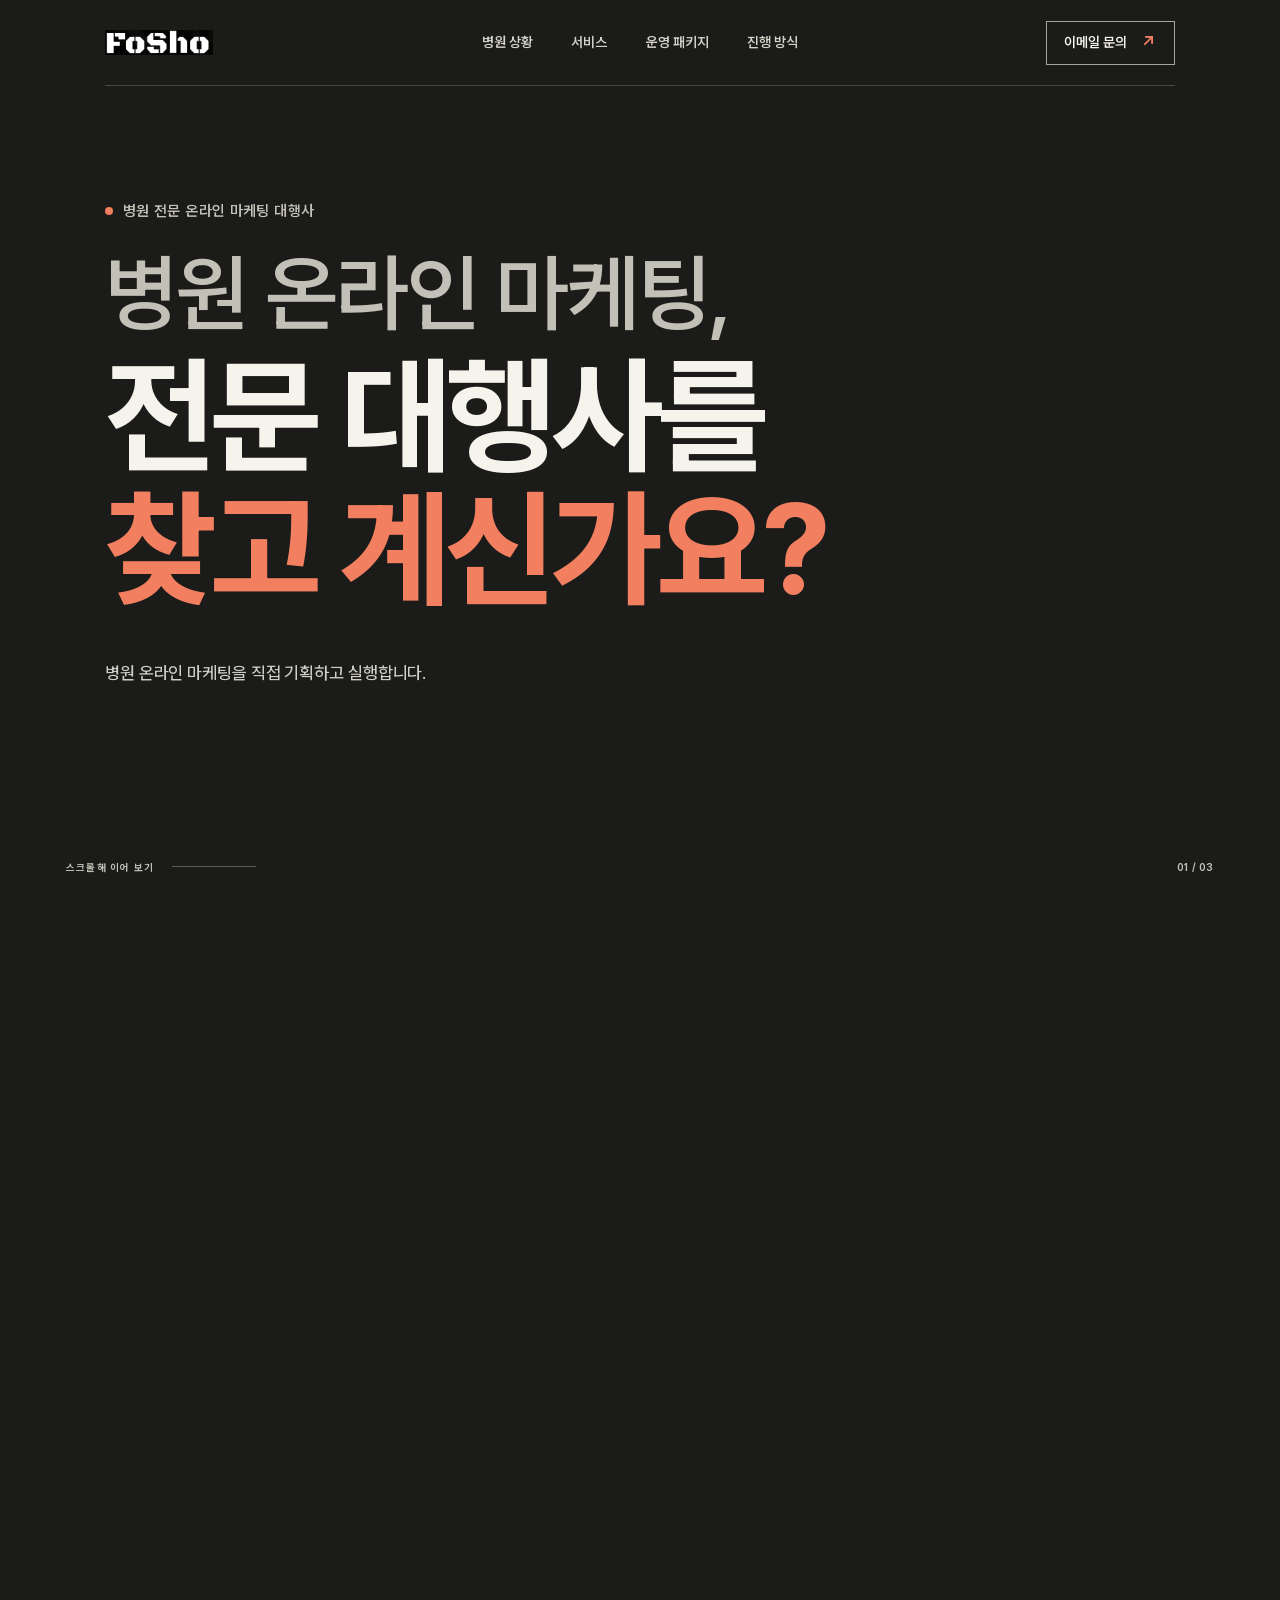
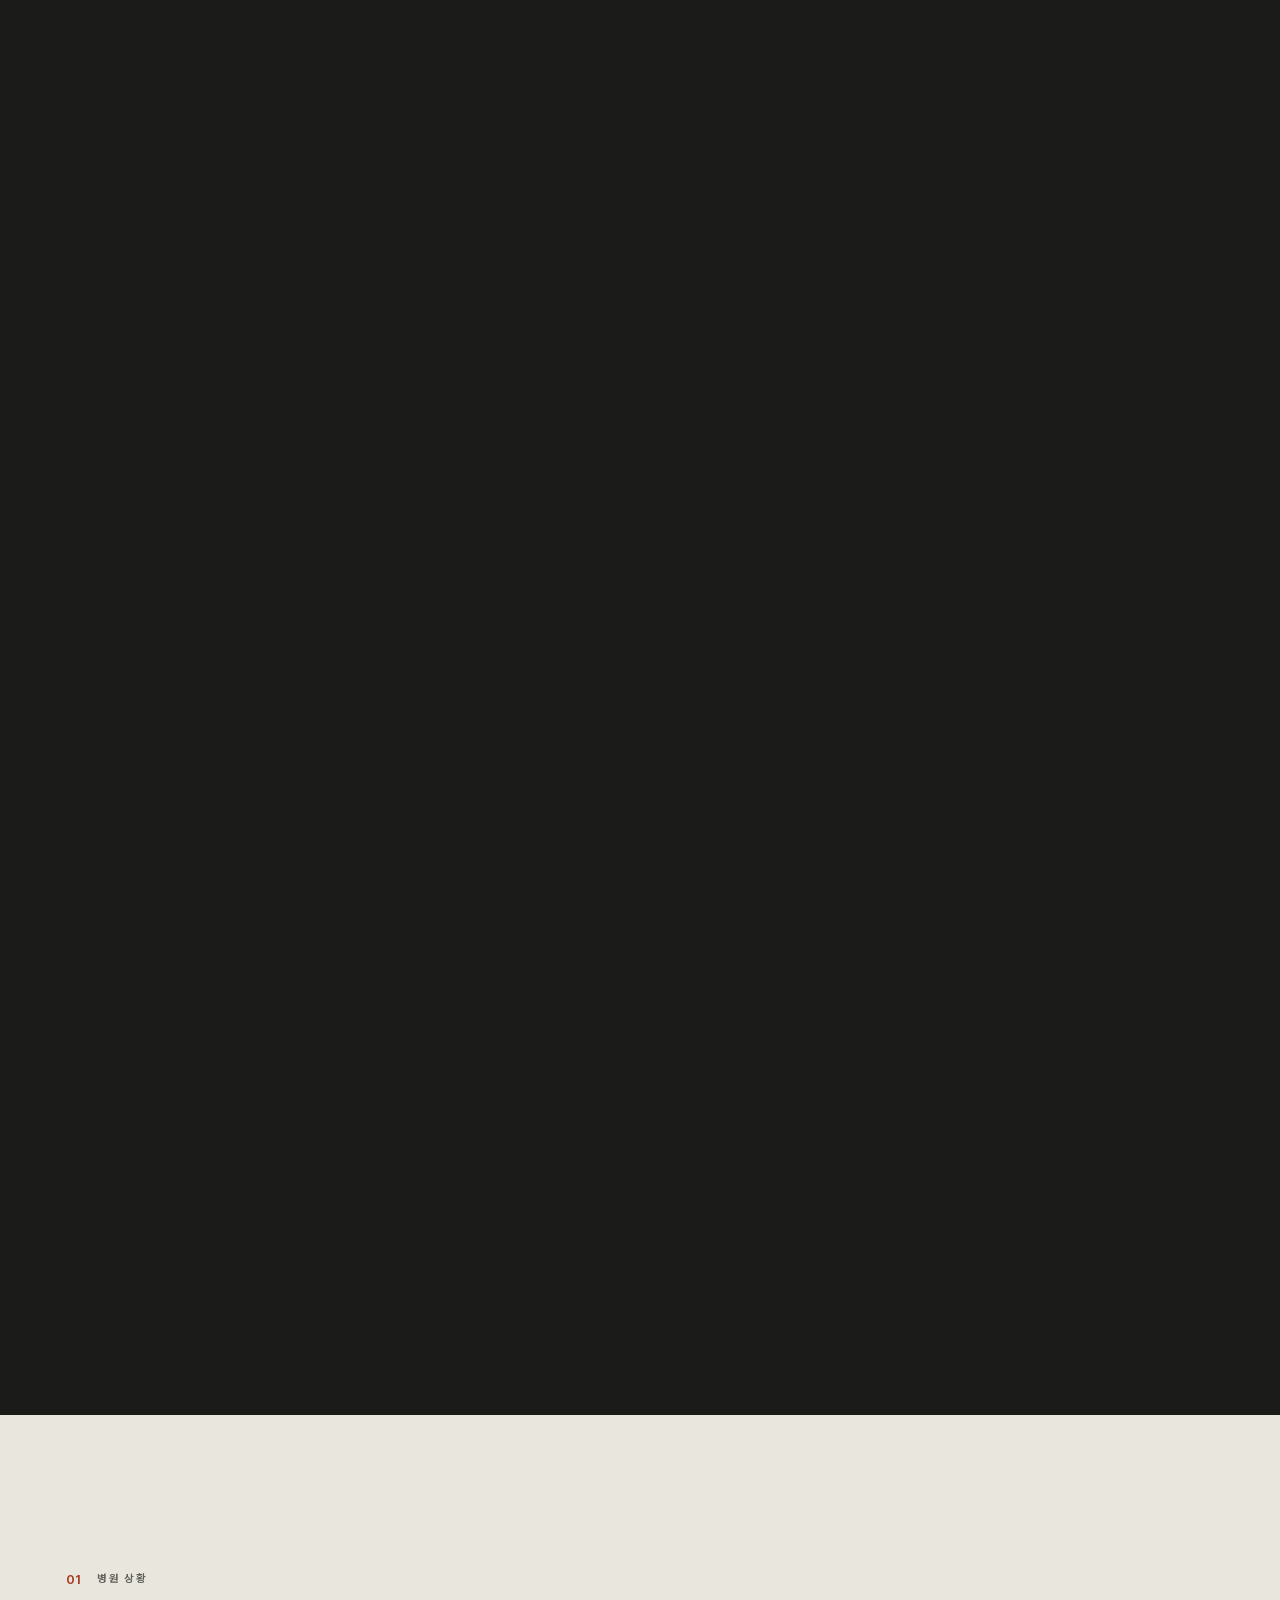
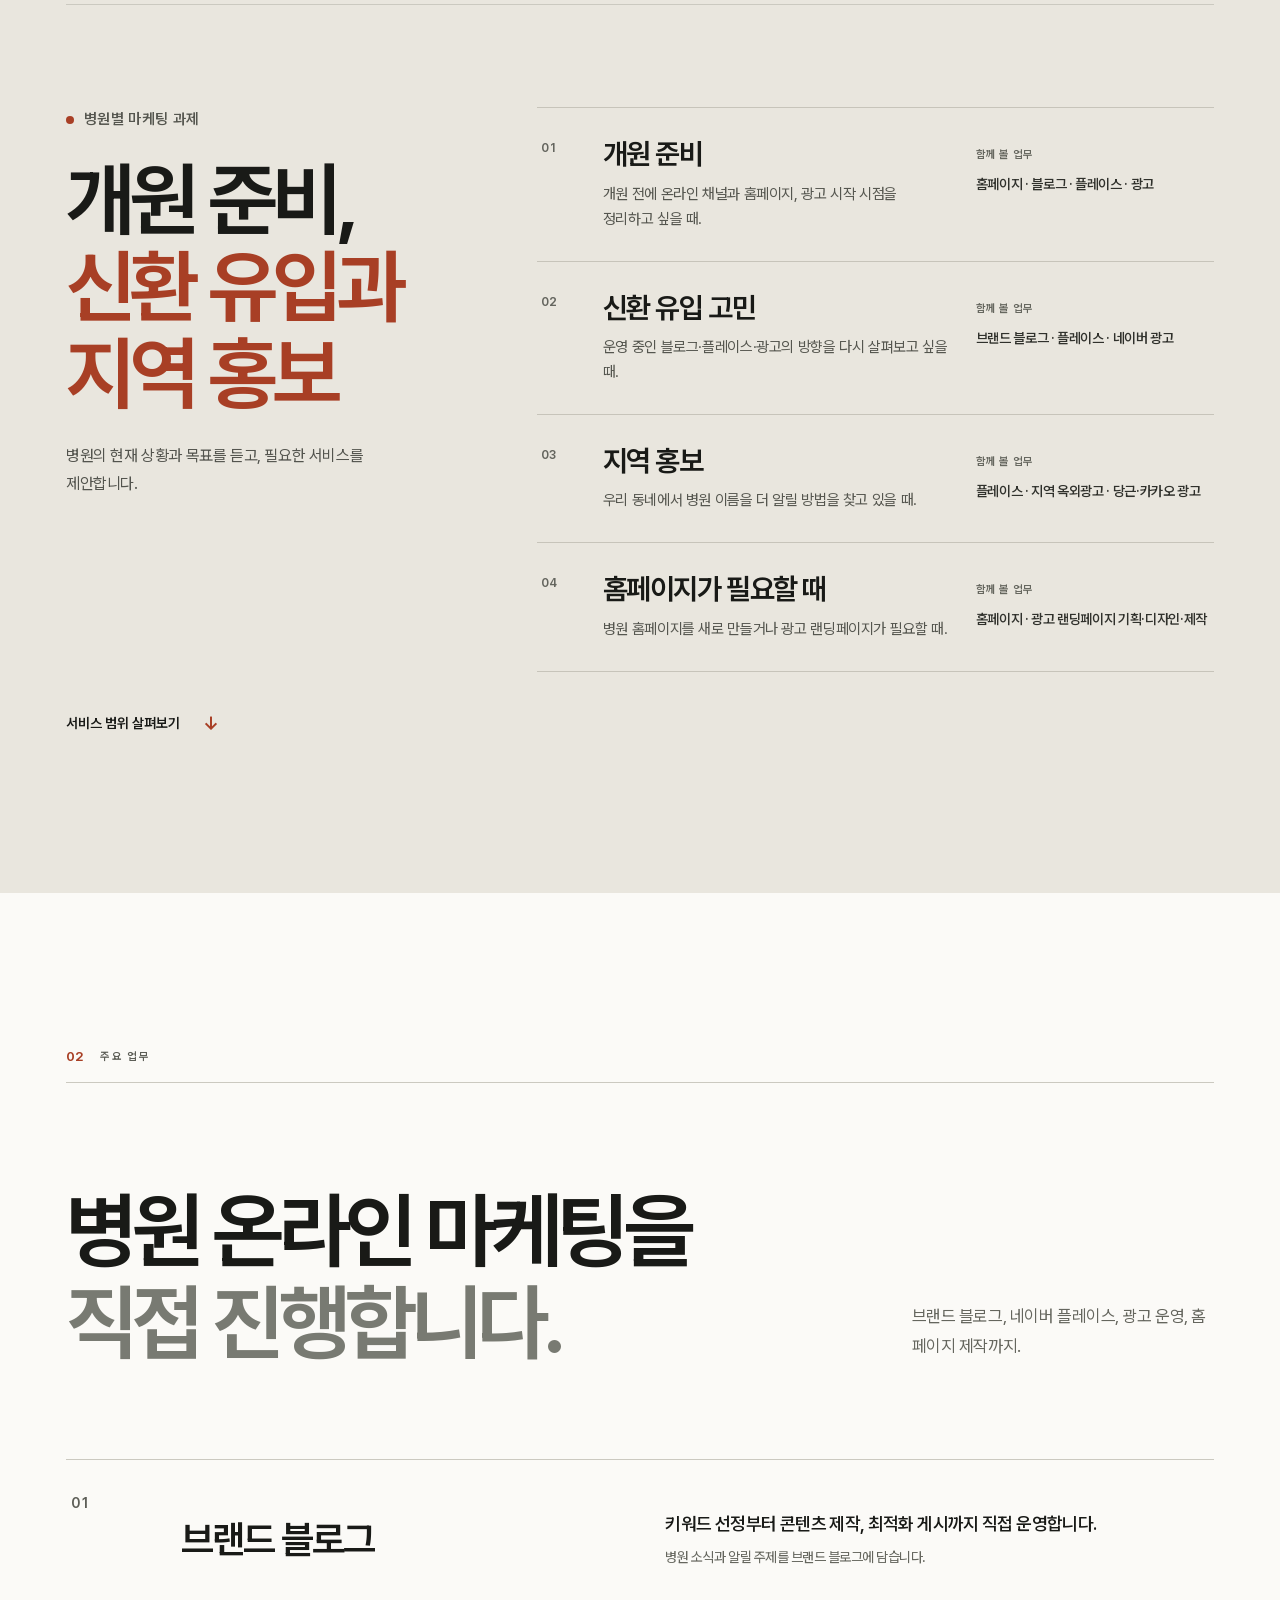
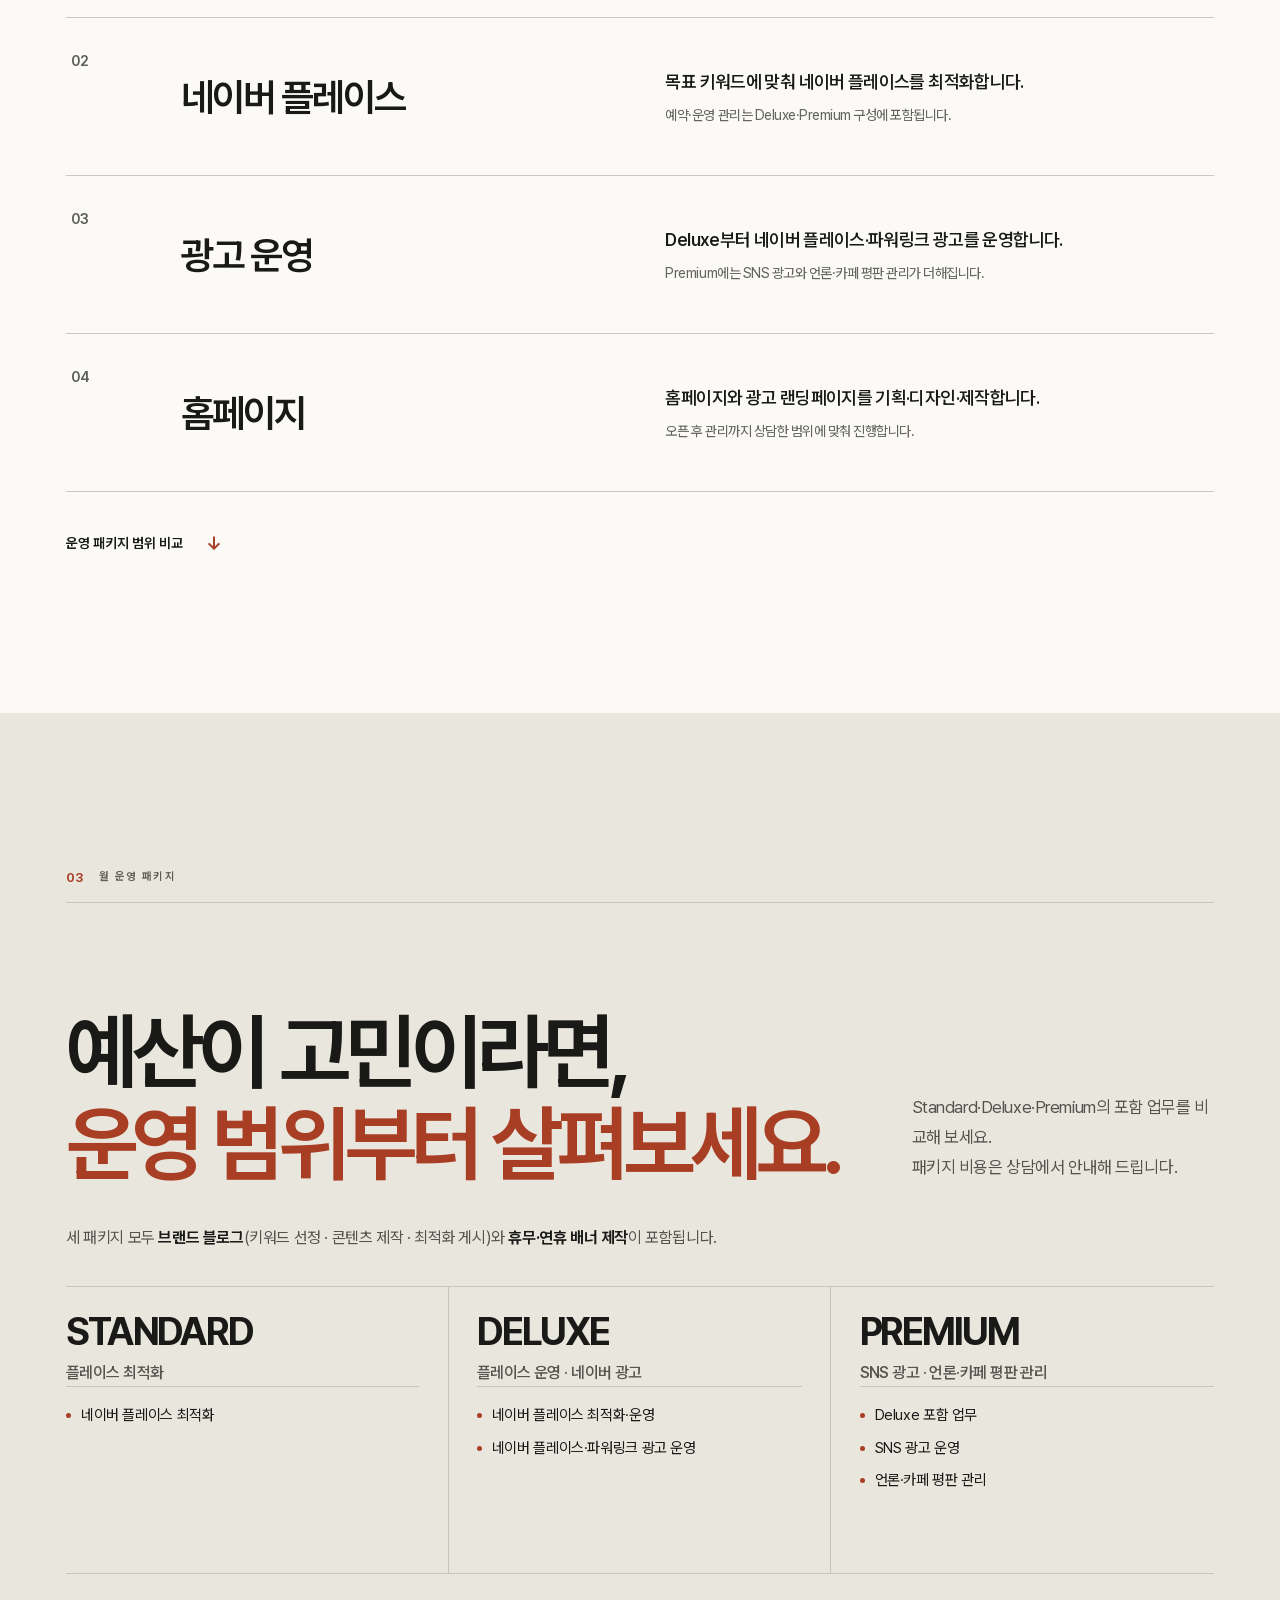
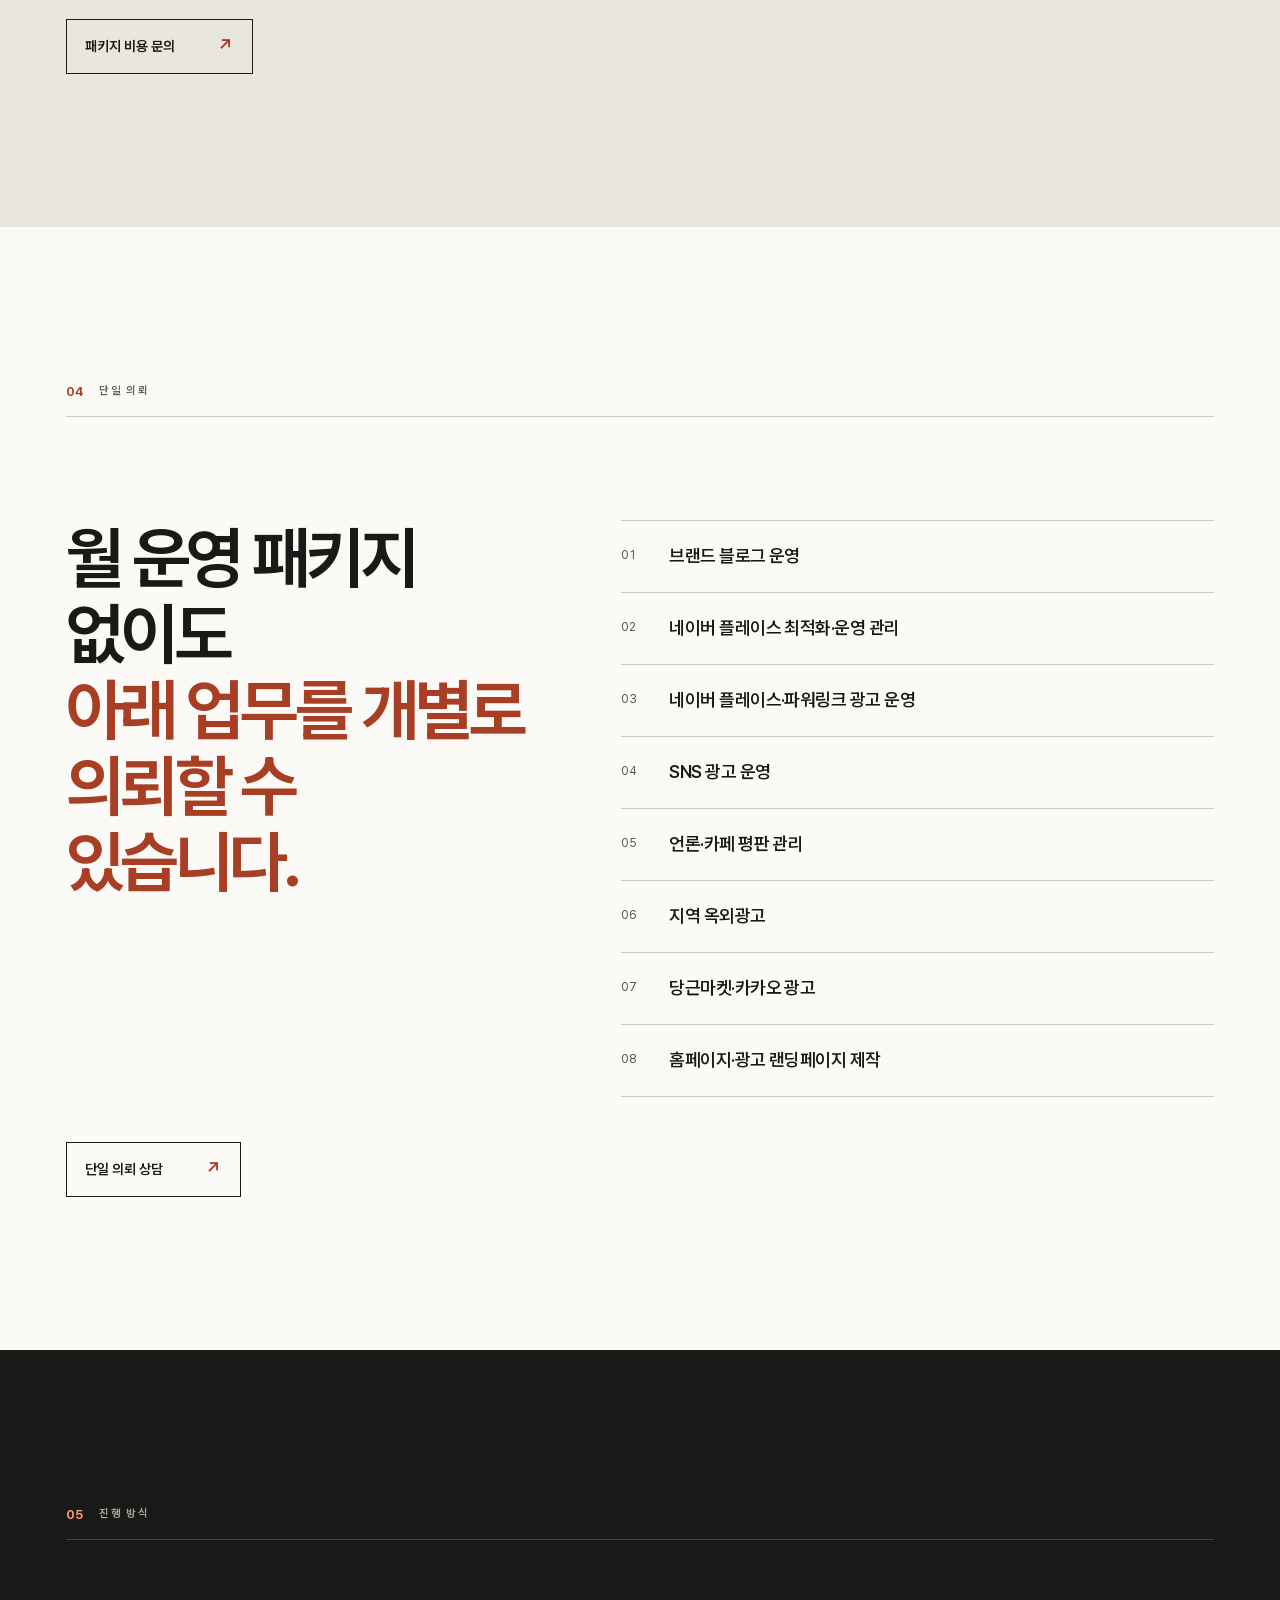
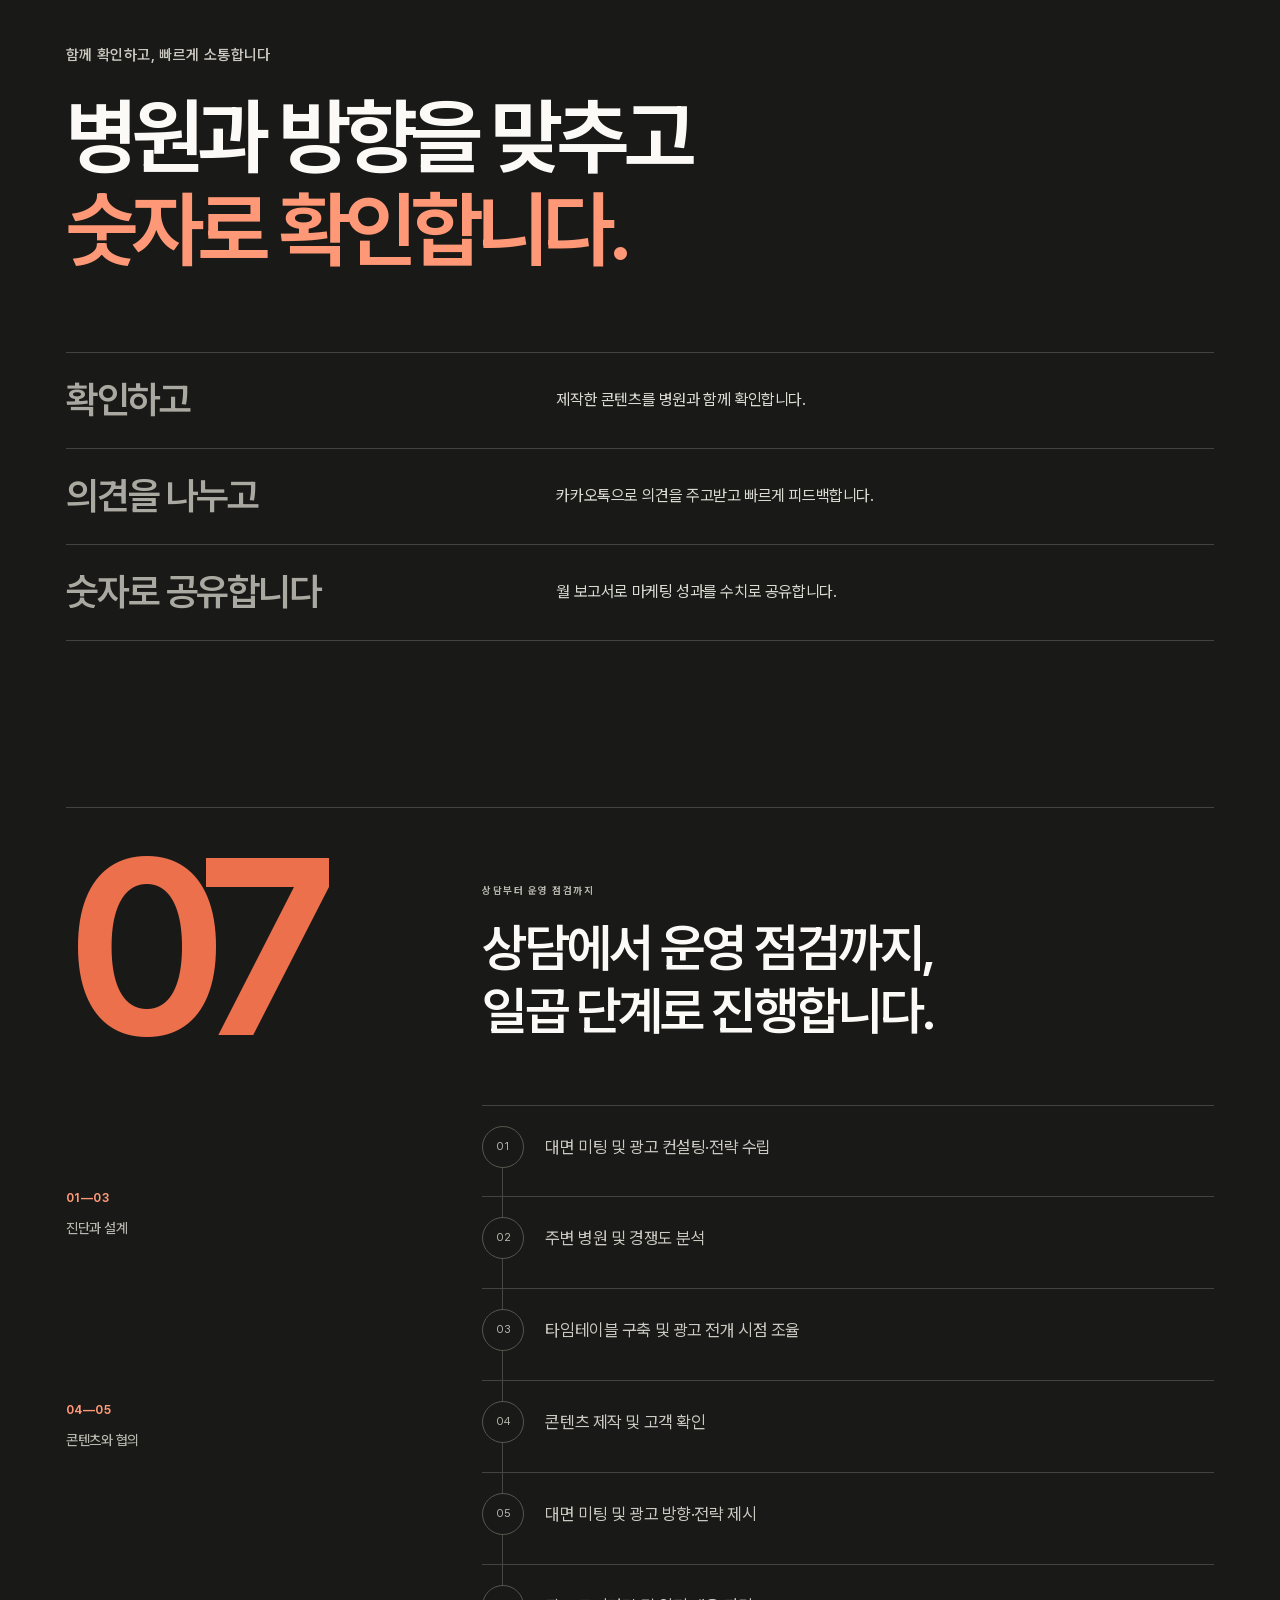
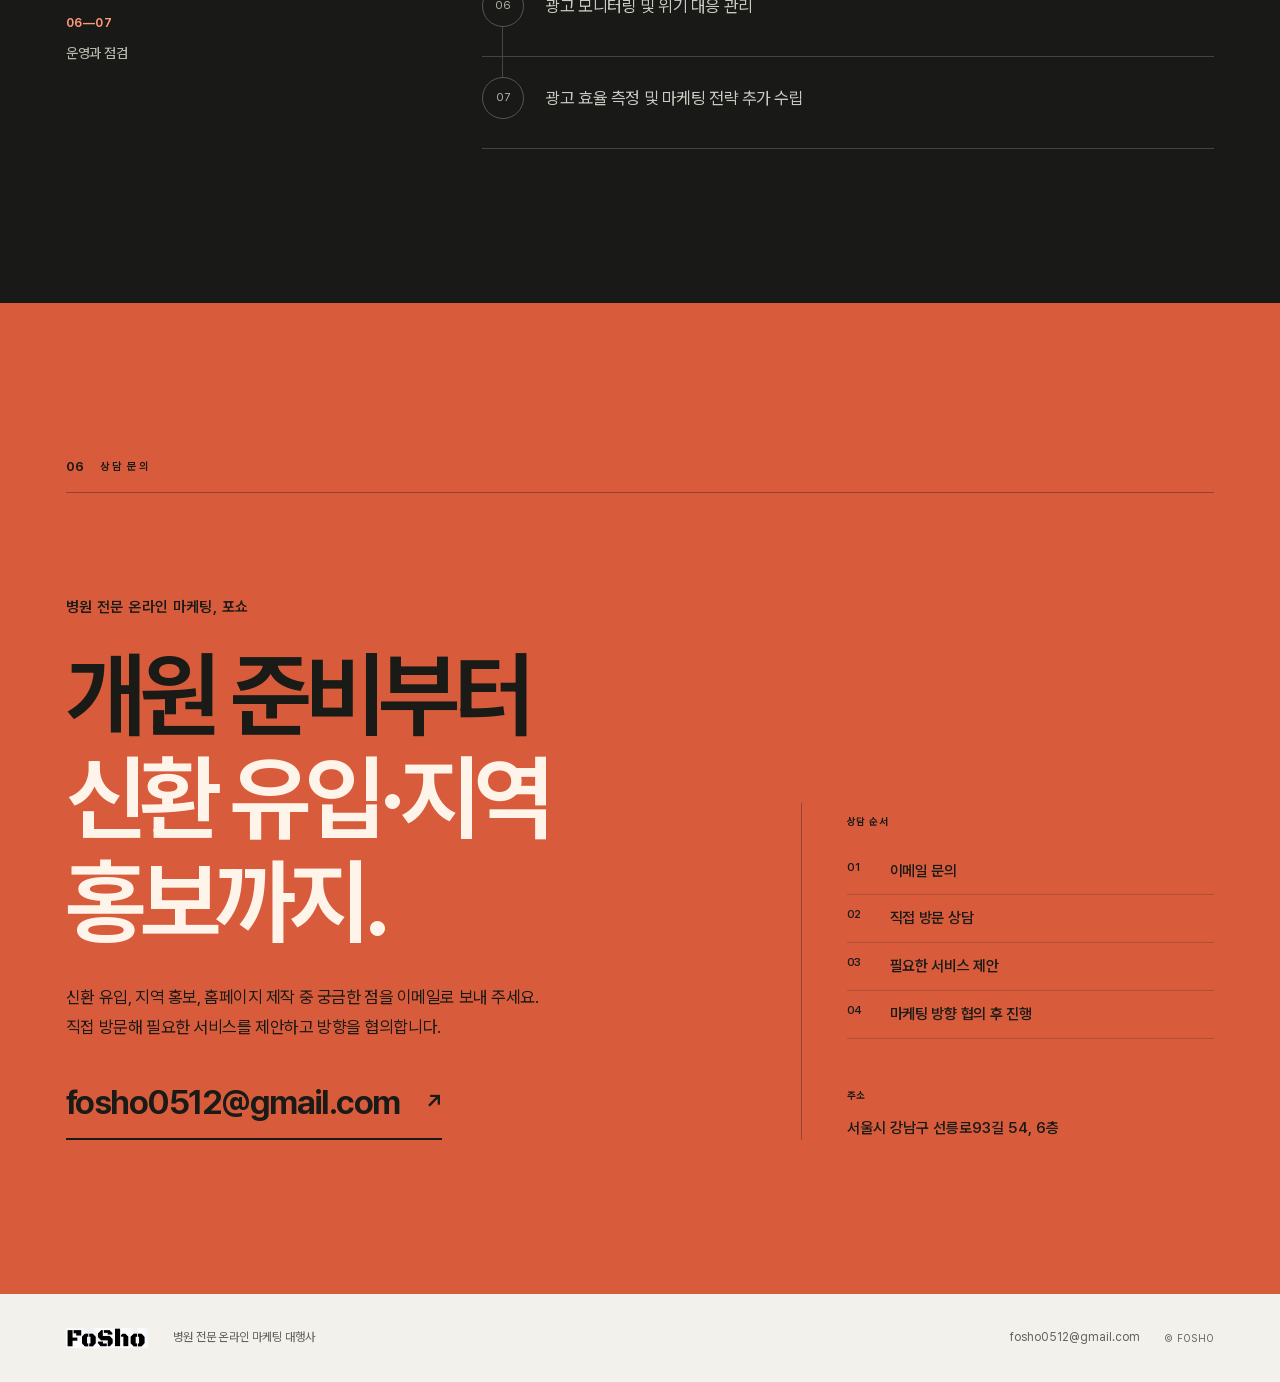
==== index.html @ 0d4ebf86 "Publish Fosho homepage V2" ====
<!doctype html>
<html lang="ko">
<head>
  <meta charset="utf-8">
  <meta name="viewport" content="width=device-width, initial-scale=1">
  <meta name="theme-color" content="#f3f1eb">
  <meta name="description" content="브랜드 블로그, 네이버 플레이스, 광고 운영, 홈페이지 제작을 직접 진행하는 병원 전문 온라인 마케팅 대행사 포쇼입니다.">
  <title>포쇼 | 병원 전문 온라인 마케팅 대행사</title>
  <link rel="preload" href="assets/fonts/PretendardVariable.woff2" as="font" type="font/woff2" crossorigin>
  <link rel="stylesheet" href="styles.css?v=v2-20261017-17">
  <script src="assets/vendor/gsap.min.js?v=3.15.0" defer></script>
  <script src="assets/vendor/ScrollTrigger.min.js?v=3.15.0" defer></script>
  <script src="fosho-v2-motion.js?v=v2-20261017-27" defer></script>
</head>
<body>
  <a class="skip-link" href="#main">본문으로 건너뛰기</a>

  <main id="main">
    <section class="opening" id="top" aria-label="포쇼 소개">
      <div class="opening-stage">
        <header class="site-header">
          <a class="brand" href="#top" aria-label="포쇼 처음으로">
            <img src="assets/fosho-wordmark.png" width="112" height="36" alt="포쇼">
          </a>
          <nav class="site-nav" aria-label="주요 메뉴">
            <a href="#situations">병원 상황</a>
            <a href="#services">서비스</a>
            <a href="#packages">운영 패키지</a>
            <a href="#process">진행 방식</a>
          </nav>
          <a class="header-cta" href="mailto:fosho0512@gmail.com?subject=%ED%8F%AC%EC%87%BC%20%EB%A7%88%EC%BC%80%ED%8C%85%20%EC%83%81%EB%8B%B4%20%EB%AC%B8%EC%9D%98">
            이메일 문의 <span aria-hidden="true">↗</span>
          </a>
        </header>

        <div class="opening-content">
          <article class="story-frame story-frame--question" data-story-frame="1" aria-labelledby="hero-title">
            <p class="eyebrow"><span class="eyebrow-dot" aria-hidden="true"></span> 병원 전문 온라인 마케팅 대행사</p>
            <h1 class="opening-title" id="hero-title" data-story-focus tabindex="-1">
              <span class="title-line title-line--context">병원 온라인 마케팅,</span>
              <span class="title-line">전문 대행사를</span>
              <span class="title-line title-line--accent">찾고 계신가요?</span>
            </h1>
            <p class="opening-summary">병원 온라인 마케팅을 직접 기획하고 실행합니다.</p>
          </article>

          <article class="story-frame story-frame--answer" data-story-frame="2" aria-labelledby="answer-title">
            <p class="eyebrow"><span class="eyebrow-dot" aria-hidden="true"></span> 병원에 직접 방문해 상담합니다</p>
            <h2 class="opening-title" id="answer-title" data-story-focus tabindex="-1">
              <span class="title-line title-line--context">병원 상황을 듣고</span>
              <span class="title-line">필요한 서비스를 제안해</span>
              <span class="title-line title-line--accent">함께 방향을 정합니다.</span>
            </h2>
            <p class="opening-summary">개원 일정과 현재 운영 중인 온라인 채널을 함께 살핍니다.</p>
          </article>

          <article class="story-frame story-frame--direct" data-story-frame="3" aria-labelledby="direct-title">
            <p class="eyebrow"><span class="eyebrow-dot" aria-hidden="true"></span> 상담부터 실행까지</p>
            <h2 class="opening-title" id="direct-title" data-story-focus tabindex="-1">
              <span class="title-line title-line--context">병원과 방향을 맞춘 뒤</span>
              <span class="title-line">포쇼가 직접</span>
              <span class="title-line title-line--accent">실행합니다.</span>
            </h2>
            <p class="opening-summary">브랜드 블로그 · 네이버 플레이스 · 광고 운영 · 홈페이지 제작</p>
          </article>
        </div>

        <div class="opening-footer" aria-hidden="true">
          <span>스크롤해 이어 보기</span>
          <span class="opening-progress"><span data-opening-progress></span></span>
          <span data-opening-count>01 / 03</span>
        </div>
      </div>
    </section>

    <section class="situations section-pad" id="situations" aria-labelledby="situations-title">
      <div class="section-topline">
        <span class="section-number">01</span>
        <span>병원 상황</span>
      </div>
      <div class="situations-layout">
        <div class="situations-heading">
          <p class="eyebrow"><span class="eyebrow-dot" aria-hidden="true"></span> 병원별 마케팅 과제</p>
          <h2 id="situations-title">개원 준비,<br><span>신환 유입과 지역 홍보</span></h2>
          <p>병원의 현재 상황과 목표를 듣고, 필요한 서비스를 제안합니다.</p>
        </div>

        <div class="situation-list" aria-label="병원 상황별 안내">
          <article class="situation-row" data-situation-row>
            <span class="situation-index">01</span>
            <div class="situation-copy">
              <h3>개원 준비</h3>
              <p>개원 전에 온라인 채널과 홈페이지, 광고 시작 시점을 정리하고 싶을 때.</p>
            </div>
            <div class="situation-scope">
              <span>함께 볼 업무</span>
              <p>홈페이지 · 블로그 · 플레이스 · 광고</p>
            </div>
          </article>
          <article class="situation-row" data-situation-row>
            <span class="situation-index">02</span>
            <div class="situation-copy">
              <h3>신환 유입 고민</h3>
              <p>운영 중인 블로그·플레이스·광고의 방향을 다시 살펴보고 싶을 때.</p>
            </div>
            <div class="situation-scope">
              <span>함께 볼 업무</span>
              <p>브랜드 블로그 · 플레이스 · 네이버 광고</p>
            </div>
          </article>
          <article class="situation-row" data-situation-row>
            <span class="situation-index">03</span>
            <div class="situation-copy">
              <h3>지역 홍보</h3>
              <p>우리 동네에서 병원 이름을 더 알릴 방법을 찾고 있을 때.</p>
            </div>
            <div class="situation-scope">
              <span>함께 볼 업무</span>
              <p>플레이스 · 지역 옥외광고 · 당근·카카오 광고</p>
            </div>
          </article>
          <article class="situation-row" data-situation-row>
            <span class="situation-index">04</span>
            <div class="situation-copy">
              <h3>홈페이지가 필요할 때</h3>
              <p>병원 홈페이지를 새로 만들거나 광고 랜딩페이지가 필요할 때.</p>
            </div>
            <div class="situation-scope">
              <span>함께 볼 업무</span>
              <p>홈페이지 · 광고 랜딩페이지 기획·디자인·제작</p>
            </div>
          </article>
        </div>
      </div>
      <a class="section-link situations-link" href="#services">서비스 범위 살펴보기 <span aria-hidden="true">↓</span></a>
    </section>

    <section class="services section-pad" id="services" aria-labelledby="services-title">
      <div class="section-topline">
        <span class="section-number">02</span>
        <span>주요 업무</span>
      </div>
      <div class="services-heading">
        <h2 id="services-title">병원 온라인 마케팅을<br><span>직접 진행합니다.</span></h2>
        <p>브랜드 블로그, 네이버 플레이스, 광고 운영, 홈페이지 제작까지.</p>
      </div>

      <div class="service-list" aria-label="포쇼의 주요 서비스">
        <article class="service-row" id="service-blog" data-active-row>
          <span class="service-index">01</span>
          <h3>브랜드 블로그</h3>
          <div class="service-copy">
            <p>키워드 선정부터 콘텐츠 제작, 최적화 게시까지 직접 운영합니다.</p>
            <p class="service-note">병원 소식과 알릴 주제를 브랜드 블로그에 담습니다.</p>
          </div>
        </article>
        <article class="service-row" id="service-place" data-active-row>
          <span class="service-index">02</span>
          <h3>네이버 플레이스</h3>
          <div class="service-copy">
            <p>목표 키워드에 맞춰 네이버 플레이스를 최적화합니다.</p>
            <p class="service-note">예약·운영 관리는 Deluxe·Premium 구성에 포함됩니다.</p>
          </div>
        </article>
        <article class="service-row" id="service-ads" data-active-row>
          <span class="service-index">03</span>
          <h3>광고 운영</h3>
          <div class="service-copy">
            <p>Deluxe부터 네이버 플레이스·파워링크 광고를 운영합니다.</p>
            <p class="service-note">Premium에는 SNS 광고와 언론·카페 평판 관리가 더해집니다.</p>
          </div>
        </article>
        <article class="service-row" id="service-website" data-active-row>
          <span class="service-index">04</span>
          <h3>홈페이지</h3>
          <div class="service-copy">
            <p>홈페이지와 광고 랜딩페이지를 기획·디자인·제작합니다.</p>
            <p class="service-note">오픈 후 관리까지 상담한 범위에 맞춰 진행합니다.</p>
          </div>
        </article>
      </div>
      <a class="section-link" href="#packages">운영 패키지 범위 비교 <span aria-hidden="true">↓</span></a>
    </section>

    <section class="packages section-pad" id="packages" aria-labelledby="packages-title">
      <div class="section-topline section-topline--light">
        <span class="section-number">03</span>
        <span>월 운영 패키지</span>
      </div>
      <div class="packages-heading">
        <h2 id="packages-title">예산이 고민이라면,<br><span>운영 범위부터 살펴보세요.</span></h2>
        <p>Standard·Deluxe·Premium의 포함 업무를 비교해 보세요.<br>패키지 비용은 상담에서 안내해 드립니다.</p>
      </div>

      <p class="package-common">세 패키지 모두 <strong>브랜드 블로그</strong>(키워드 선정 · 콘텐츠 제작 · 최적화 게시)와 <strong>휴무·연휴 배너 제작</strong>이 포함됩니다.</p>

      <div class="package-list" aria-label="마케팅 운영 패키지 비교">
        <article class="package-row">
          <div class="package-name"><h3>STANDARD</h3><span>플레이스 최적화</span></div>
          <ul><li>네이버 플레이스 최적화</li></ul>
        </article>
        <article class="package-row">
          <div class="package-name"><h3>DELUXE</h3><span>플레이스 운영 · 네이버 광고</span></div>
          <ul><li>네이버 플레이스 최적화·운영</li><li>네이버 플레이스·파워링크 광고 운영</li></ul>
        </article>
        <article class="package-row">
          <div class="package-name"><h3>PREMIUM</h3><span>SNS 광고 · 언론·카페 평판 관리</span></div>
          <ul><li>Deluxe 포함 업무</li><li>SNS 광고 운영</li><li>언론·카페 평판 관리</li></ul>
        </article>
      </div>

      <a class="package-cta" href="mailto:fosho0512@gmail.com?subject=%ED%8F%AC%EC%87%BC%20%ED%8C%A8%ED%82%A4%EC%A7%80%20%EB%B9%84%EC%9A%A9%20%EB%AC%B8%EC%9D%98">
        패키지 비용 문의 <span aria-hidden="true">↗</span>
      </a>
    </section>

    <section class="single-services section-pad" id="single-services" aria-labelledby="single-services-title">
      <div class="section-topline">
        <span class="section-number">04</span>
        <span>단일 의뢰</span>
      </div>
      <div class="single-work">
        <div class="single-heading">
          <h2 id="single-services-title">월 운영 패키지 없이도<br><span>아래 업무를 개별로 의뢰할 수 있습니다.</span></h2>
        </div>
        <ul class="single-list">
          <li><span>01</span><p>브랜드 블로그 운영</p></li>
          <li><span>02</span><p>네이버 플레이스 최적화·운영 관리</p></li>
          <li><span>03</span><p>네이버 플레이스·파워링크 광고 운영</p></li>
          <li><span>04</span><p>SNS 광고 운영</p></li>
          <li><span>05</span><p>언론·카페 평판 관리</p></li>
          <li><span>06</span><p>지역 옥외광고</p></li>
          <li><span>07</span><p>당근마켓·카카오 광고</p></li>
          <li><span>08</span><p>홈페이지·광고 랜딩페이지 제작</p></li>
        </ul>
      </div>
      <a class="package-cta" href="mailto:fosho0512@gmail.com?subject=%ED%8F%AC%EC%87%BC%20%EB%8B%A8%EC%9D%BC%20%EC%84%9C%EB%B9%84%EC%8A%A4%20%EC%83%81%EB%8B%B4">
        단일 의뢰 상담 <span aria-hidden="true">↗</span>
      </a>
    </section>

    <section class="process section-pad" id="process" aria-labelledby="process-title">
      <div class="section-topline section-topline--light">
        <span class="section-number">05</span>
        <span>진행 방식</span>
      </div>
      <div class="process-intro">
        <p class="eyebrow eyebrow--light">함께 확인하고, 빠르게 소통합니다</p>
        <h2 id="process-title">병원과 방향을 맞추고<br><span>숫자로 확인합니다.</span></h2>
      </div>

      <div class="collaboration-lines" aria-label="포쇼의 협업 방식">
        <article class="collaboration-line" data-active-row>
          <span class="collaboration-word">확인하고</span>
          <p>제작한 콘텐츠를 병원과 함께 확인합니다.</p>
        </article>
        <article class="collaboration-line" data-active-row>
          <span class="collaboration-word">의견을 나누고</span>
          <p>카카오톡으로 의견을 주고받고 빠르게 피드백합니다.</p>
        </article>
        <article class="collaboration-line" data-active-row>
          <span class="collaboration-word">숫자로 공유합니다</span>
          <p>월 보고서로 마케팅 성과를 수치로 공유합니다.</p>
        </article>
      </div>

      <div class="timeline-heading">
        <div class="timeline-count" aria-hidden="true">07</div>
        <div>
          <span>상담부터 운영 점검까지</span>
          <h3>상담에서 운영 점검까지,<br>일곱 단계로 진행합니다.</h3>
        </div>
      </div>

      <div class="timeline-layout">
        <div class="timeline-groups" aria-hidden="true">
          <p>01—03 <span>진단과 설계</span></p>
          <p>04—05 <span>콘텐츠와 협의</span></p>
          <p>06—07 <span>운영과 점검</span></p>
        </div>
        <div class="timeline-list-wrap">
          <span class="timeline-rail" aria-hidden="true"><span data-timeline-progress></span></span>
          <ol class="timeline-list">
            <li data-timeline-step><span>01</span><p>대면 미팅 및 광고 컨설팅·전략 수립</p></li>
            <li data-timeline-step><span>02</span><p>주변 병원 및 경쟁도 분석</p></li>
            <li data-timeline-step><span>03</span><p>타임테이블 구축 및 광고 전개 시점 조율</p></li>
            <li data-timeline-step><span>04</span><p>콘텐츠 제작 및 고객 확인</p></li>
            <li data-timeline-step><span>05</span><p>대면 미팅 및 광고 방향·전략 제시</p></li>
            <li data-timeline-step><span>06</span><p>광고 모니터링 및 위기 대응 관리</p></li>
            <li data-timeline-step><span>07</span><p>광고 효율 측정 및 마케팅 전략 추가 수립</p></li>
          </ol>
        </div>
      </div>
    </section>

    <section class="contact section-pad" id="contact" aria-labelledby="contact-title">
      <div class="section-topline">
        <span class="section-number">06</span>
        <span>상담 문의</span>
      </div>
      <div class="contact-content">
        <div class="contact-main">
          <p class="eyebrow">병원 전문 온라인 마케팅, 포쇼</p>
          <h2 id="contact-title">개원 준비부터<br><span>신환 유입·지역 홍보까지.</span></h2>
          <p class="contact-description">신환 유입, 지역 홍보, 홈페이지 제작 중 궁금한 점을 이메일로 보내 주세요.<br>직접 방문해 필요한 서비스를 제안하고 방향을 협의합니다.</p>
          <a class="contact-email" href="mailto:fosho0512@gmail.com?subject=%ED%8F%AC%EC%87%BC%20%EB%A7%88%EC%BC%80%ED%8C%85%20%EC%83%81%EB%8B%B4%20%EB%AC%B8%EC%9D%98&amp;body=%EA%B4%80%EC%8B%AC%20%EC%9E%88%EB%8A%94%20%EC%97%85%EB%AC%B4%3A%0A%EA%B6%81%EA%B8%88%ED%95%9C%20%EC%A0%90%3A">
            fosho0512@gmail.com <span aria-hidden="true">↗</span>
          </a>
        </div>
        <aside class="contact-side" aria-label="문의 안내">
          <p class="contact-side-label">상담 순서</p>
          <ol class="consultation-flow">
            <li><span>01</span> 이메일 문의</li>
            <li><span>02</span> 직접 방문 상담</li>
            <li><span>03</span> 필요한 서비스 제안</li>
            <li><span>04</span> 마케팅 방향 협의 후 진행</li>
          </ol>
          <div class="contact-address">
            <span>주소</span>
            <address>서울시 강남구 선릉로93길 54, 6층</address>
          </div>
        </aside>
      </div>
    </section>
  </main>

  <footer class="site-footer">
    <a class="brand" href="#top" aria-label="포쇼 처음으로">
      <img src="assets/fosho-wordmark.png" width="92" height="30" alt="포쇼">
    </a>
    <p>병원 전문 온라인 마케팅 대행사</p>
    <a href="mailto:fosho0512@gmail.com">fosho0512@gmail.com</a>
    <span>© FOSHO</span>
  </footer>
</body>
</html>
---- styles.css ----
@font-face {
  font-family: "Pretendard Variable";
  src: url("assets/fonts/PretendardVariable.woff2") format("woff2");
  font-style: normal;
  font-weight: 100 900;
  font-display: swap;
}

:root {
  color-scheme: light;
  --paper: #f3f1eb;
  --paper-deep: #e9e6de;
  --white: #fbfaf7;
  --ink: #191a17;
  --muted: #65665e;
  --line: #cbc9c0;
  --line-dark: #42443e;
  --accent: #a83f25;
  --accent-bright: #ed704d;
  --gutter: clamp(22px, 5.15vw, 80px);
  --measure: 1320px;
  --ease-out: cubic-bezier(.19, 1, .22, 1);
  font-family: "Pretendard Variable", Pretendard, sans-serif;
  font-synthesis: none;
  text-rendering: optimizeLegibility;
  -webkit-font-smoothing: antialiased;
}

* { box-sizing: border-box; }

html {
  scroll-behavior: smooth;
  scroll-padding-top: 24px;
  background: var(--paper);
}

body {
  margin: 0;
  min-width: 0;
  background: var(--paper);
  color: var(--ink);
  font-size: 17px;
  line-height: 1.65;
  overflow-wrap: break-word;
}

body, button, a { font-family: "Pretendard Variable", Pretendard, sans-serif; }
a { color: inherit; }
button, a { -webkit-tap-highlight-color: transparent; }
a:focus-visible, button:focus-visible {
  outline: 3px solid var(--accent-bright);
  outline-offset: 5px;
}

.skip-link {
  position: fixed;
  z-index: 100;
  top: 12px;
  left: 12px;
  padding: 10px 16px;
  background: var(--ink);
  color: var(--white);
  transform: translateY(-160%);
}
.skip-link:focus { transform: translateY(0); }

.opening {
  position: relative;
  --opening-bg: #1b1c19;
  --opening-fg: #f5f3ec;
  --opening-muted: #c2c0b7;
  --opening-accent: #f27f60;
  background: var(--opening-bg);
  color: var(--opening-fg);
}

.opening-stage {
  position: relative;
  width: min(100%, 1600px);
  min-height: 100svh;
  margin-inline: auto;
  padding: 0 var(--gutter) 32px;
  display: flex;
  flex-direction: column;
}
.opening .site-header { border-bottom-color: rgba(245, 243, 236, .2); }
.opening .brand img { filter: invert(1); mix-blend-mode: screen; }
.opening .site-nav a { color: #d3d1c9; }
.opening .site-nav a:hover { color: var(--opening-accent); }
.opening .header-cta { border-color: rgba(245, 243, 236, .64); color: var(--opening-fg); }
.opening .header-cta span { color: var(--opening-accent); }
.opening .header-cta:hover { border-color: var(--opening-fg); background: var(--opening-fg); color: var(--ink); }
.opening .header-cta:hover span { color: var(--accent); }

.site-header {
  position: relative;
  z-index: 5;
  min-height: 86px;
  display: grid;
  grid-template-columns: 1fr auto 1fr;
  align-items: center;
  gap: 28px;
  border-bottom: 1px solid rgba(25, 26, 23, .14);
}

.brand {
  display: inline-flex;
  width: fit-content;
  align-items: center;
  text-decoration: none;
}
.brand img { display: block; width: 108px; height: auto; }
.site-nav { display: flex; align-items: center; gap: clamp(20px, 3vw, 44px); }
.site-nav a, .header-cta {
  text-decoration: none;
  font-size: 14px;
  font-weight: 590;
}
.site-nav a { color: #44453f; transition: color .2s ease; }
.site-nav a:hover { color: var(--accent); }
.header-cta {
  justify-self: end;
  display: inline-flex;
  align-items: center;
  gap: 14px;
  min-height: 44px;
  padding: 0 17px;
  border: 1px solid var(--ink);
  transition: background .22s ease, color .22s ease;
}
.header-cta:hover { color: var(--white); background: var(--ink); }
.header-cta span { color: var(--accent); font-size: 17px; }
.header-cta:hover span { color: var(--white); }

.opening-content {
  position: relative;
  flex: 1;
  width: 100%;
  max-width: var(--measure);
  margin: 0 auto;
  display: flex;
  flex-direction: column;
  justify-content: center;
  padding: clamp(38px, 7.2vh, 80px) 0 clamp(70px, 10vh, 104px);
}

.story-frame {
  position: relative;
  width: 100%;
  min-height: min(68svh, 660px);
  display: flex;
  flex-direction: column;
  justify-content: center;
  padding: 20px 0;
}
.story-frame + .story-frame { border-top: 1px solid var(--line); }
.eyebrow {
  display: flex;
  align-items: center;
  gap: 10px;
  margin: 0 0 24px;
  color: var(--opening-muted);
  font-size: 15px;
  font-weight: 580;
  letter-spacing: .025em;
}
.eyebrow-dot {
  width: 8px;
  height: 8px;
  flex: none;
  border-radius: 50%;
  background: var(--opening-accent);
}

.opening-title {
  max-width: 1200px;
  margin: 0;
  font-size: clamp(56px, 8.35vw, 132px);
  font-weight: 700;
  line-height: 1.04;
  letter-spacing: -.042em;
  word-break: keep-all;
}
.title-line { display: block; }
.title-line--context {
  margin-bottom: .12em;
  color: #c2c0b7;
  font-size: .66em;
  font-weight: 560;
  line-height: 1.08;
  letter-spacing: -.024em;
}
.title-line--accent { color: var(--opening-accent); font-weight: 720; }
.story-frame [data-story-focus]:focus { outline: 2px solid var(--opening-accent); outline-offset: 8px; }
.opening-summary {
  max-width: 730px;
  margin: 30px 0 0;
  color: #d0cec6;
  font-size: clamp(16px, 1.35vw, 19px);
  font-weight: 470;
  letter-spacing: -.006em;
  overflow-wrap: normal;
  word-break: keep-all;
}
.story-frame--question .opening-summary { margin-top: clamp(34px, 4.8vh, 58px); }

.opening-footer {
  display: none;
  position: absolute;
  right: var(--gutter);
  bottom: 25px;
  left: var(--gutter);
  z-index: 4;
  align-items: center;
  gap: 18px;
  color: #c2c0b7;
  font-size: 10px;
  font-weight: 650;
  letter-spacing: .12em;
}
.opening-progress { width: 84px; height: 1px; overflow: hidden; background: rgba(245, 243, 236, .3); }
.opening-progress > span { display: block; width: 100%; height: 100%; background: var(--opening-accent); transform: scaleX(0); transform-origin: left; }
.opening-footer [data-opening-count] { margin-left: auto; letter-spacing: .06em; }

.section-pad {
  padding: clamp(100px, 12vw, 184px) var(--gutter);
}
.services {
  background: var(--white);
}
.section-topline {
  display: flex;
  align-items: center;
  gap: 16px;
  max-width: var(--measure);
  margin: 0 auto;
  padding-bottom: 14px;
  border-bottom: 1px solid var(--line);
  color: #5d5e57;
  font-size: 11px;
  font-weight: 640;
  letter-spacing: .12em;
}
.section-number { color: var(--accent); font-size: 13px; letter-spacing: .02em; }
.situations {
  background: var(--paper-deep);
}
.situations-layout {
  max-width: var(--measure);
  margin: clamp(58px, 8vw, 112px) auto 0;
  display: grid;
  grid-template-columns: minmax(250px, .72fr) minmax(0, 1.28fr);
  align-items: start;
  gap: clamp(45px, 7vw, 108px);
}
.situations-heading .eyebrow { color: #55564f; }
.situations-heading .eyebrow-dot { background: var(--accent); }
.situations-heading h2 {
  max-width: 540px;
  margin: 0;
  font-size: clamp(46px, 6.3vw, 82px);
  font-weight: 650;
  line-height: 1.08;
  letter-spacing: -.07em;
  word-break: keep-all;
}
.situations-heading h2 span { color: var(--accent); }
.situations-heading > p:last-child {
  max-width: 340px;
  margin: 25px 0 0;
  color: #53544e;
  font-size: 16px;
  line-height: 1.75;
  letter-spacing: -.025em;
  word-break: keep-all;
}
.situation-list { border-top: 1px solid #c7c4ba; }
.situation-row {
  display: grid;
  grid-template-columns: 34px minmax(0, 1fr) minmax(190px, .68fr);
  align-items: start;
  column-gap: clamp(16px, 2.2vw, 32px);
  padding: 27px 4px 29px;
  border-bottom: 1px solid #c7c4ba;
  transition: background-color .32s ease;
}
.situation-row.is-current { background: rgba(251, 250, 247, .72); }
.situation-index {
  padding-top: 4px;
  color: #64655e;
  font-size: 12px;
  font-weight: 620;
  font-variant-numeric: tabular-nums;
}
.situation-copy h3 {
  margin: 0;
  font-size: clamp(22px, 2.3vw, 29px);
  font-weight: 630;
  line-height: 1.3;
  letter-spacing: -.05em;
  transition: color .25s ease;
}
.situation-row.is-current .situation-index,
.situation-row.is-current .situation-copy h3 { color: var(--accent); }
.situation-copy > p {
  margin: 9px 0 0;
  color: #55564f;
  font-size: 15px;
  line-height: 1.65;
  letter-spacing: -.025em;
  word-break: keep-all;
}
.situation-scope { padding-top: 3px; }
.situation-scope span {
  color: #66675f;
  font-size: 11px;
  font-weight: 620;
  letter-spacing: .02em;
}
.situation-scope p {
  margin: 7px 0 0;
  color: #30312c;
  font-size: 14px;
  font-weight: 560;
  line-height: 1.6;
  letter-spacing: -.025em;
  word-break: keep-all;
}
.situations-link { margin-top: 31px; }
.services-heading, .packages-heading {
  max-width: var(--measure);
  margin: clamp(58px, 8vw, 112px) auto clamp(55px, 7vw, 92px);
  display: grid;
  grid-template-columns: minmax(0, 1.45fr) minmax(220px, .55fr);
  align-items: end;
  gap: 48px;
}
.services-heading h2, .packages-heading h2, .process-intro h2, .contact-main h2 {
  margin: 0;
  font-size: clamp(46px, 6.5vw, 92px);
  font-weight: 650;
  line-height: 1.11;
  letter-spacing: -.07em;
  word-break: keep-all;
}
.services-heading h2 span { color: #787a72; }
.services-heading > p, .packages-heading > p {
  max-width: 390px;
  margin: 0 0 8px;
  color: var(--muted);
  font-size: 17px;
  line-height: 1.75;
  letter-spacing: -.025em;
}
.service-list { max-width: var(--measure); margin: 0 auto; border-top: 1px solid var(--line); }
.service-row {
  min-height: 158px;
  display: grid;
  grid-template-columns: 72px minmax(230px, .82fr) minmax(340px, 1fr);
  align-items: center;
  column-gap: clamp(18px, 3vw, 46px);
  padding: 28px 5px;
  border-bottom: 1px solid var(--line);
  transition: background-color .35s ease;
}
.service-row.is-current { background: #f3f1eb; }
.service-index {
  align-self: start;
  padding-top: 4px;
  color: #5d5e57;
  font-size: 14px;
  font-weight: 620;
  font-variant-numeric: tabular-nums;
  transition: color .25s ease;
}
.service-row.is-current .service-index { color: var(--accent); }
.service-row h3 {
  margin: 0;
  font-size: clamp(27px, 3vw, 40px);
  font-weight: 620;
  line-height: 1.25;
  letter-spacing: -.055em;
  transition: color .25s ease;
}
.service-row.is-current h3 { color: var(--accent); }
.service-copy p { margin: 0; font-size: 18px; font-weight: 560; letter-spacing: -.035em; }
.service-copy .service-note { margin-top: 7px; color: var(--muted); font-size: 14px; font-weight: 430; line-height: 1.65; }
.section-link {
  display: inline-flex;
  align-items: center;
  gap: 22px;
  margin: 36px max(calc((100% - var(--measure)) / 2), 0px) 0;
  color: var(--ink);
  text-decoration: none;
  font-size: 14px;
  font-weight: 620;
}
.section-link span { color: var(--accent); font-size: 19px; transition: transform .2s ease; }
.section-link:hover span { transform: translateY(3px); }

.packages {
  background: var(--paper-deep);
}
.section-topline--light { border-color: #c7c4ba; }
.packages-heading { margin-bottom: 34px; }
.packages-heading h2 span { color: var(--accent); }
.packages-heading > p { color: #53544e; }
.package-common {
  max-width: var(--measure);
  margin: 0 auto 34px;
  color: #53544e;
  font-size: 16px;
  line-height: 1.7;
  letter-spacing: -.025em;
}
.package-common strong { color: var(--ink); font-weight: 650; }
.package-list {
  max-width: var(--measure);
  margin: 0 auto;
  display: grid;
  grid-template-columns: repeat(3, minmax(0, 1fr));
  border-block: 1px solid #c7c4ba;
}
.package-row {
  min-height: 286px;
  padding: 25px clamp(18px, 2.2vw, 34px) 28px;
  border-right: 1px solid #c7c4ba;
  transition: background-color .25s ease;
}
.package-row:first-child { padding-left: 0; }
.package-row:last-child { padding-right: 0; border-right: 0; }
.package-row:hover { background: rgba(251, 250, 247, .46); }
.package-name h3 { margin: 0 0 7px; font-size: clamp(31px, 3vw, 42px); font-weight: 700; line-height: 1.02; letter-spacing: -.055em; }
.package-name > span { color: #55564f; font-size: 16px; font-weight: 550; line-height: 1.4; letter-spacing: -.035em; }
.package-row ul { margin: 0; padding: 16px 0 0; list-style: none; border-top: 1px solid #c7c4ba; }
.package-row li { position: relative; margin: 0; padding: 0 0 0 15px; font-size: 15px; line-height: 1.65; letter-spacing: -.025em; }
.package-row li + li { margin-top: 8px; }
.package-row li::before { content: ""; position: absolute; left: 0; top: .68em; width: 5px; height: 5px; border-radius: 50%; background: var(--accent); }
.single-services {
  background: var(--white);
}
.single-work {
  max-width: var(--measure);
  margin: clamp(62px, 8vw, 104px) auto 0;
  display: grid;
  grid-template-columns: minmax(0, .88fr) minmax(0, 1.12fr);
  gap: clamp(35px, 7vw, 100px);
  align-items: start;
}
.single-heading h2 { margin: 0; font-size: clamp(40px, 5.3vw, 72px); font-weight: 650; line-height: 1.12; letter-spacing: -.068em; word-break: keep-all; }
.single-heading h2 span { color: var(--accent); }
.single-list { margin: 0; padding: 0; list-style: none; border-top: 1px solid var(--line); }
.single-list li { min-height: 72px; display: grid; grid-template-columns: 48px 1fr; align-items: center; border-bottom: 1px solid var(--line); }
.single-list li span { color: #55564f; font-size: 12px; font-variant-numeric: tabular-nums; }
.single-list li p { margin: 0; font-size: 18px; font-weight: 570; letter-spacing: -.03em; }
.package-cta {
  display: flex;
  width: fit-content;
  min-height: 55px;
  align-items: center;
  justify-content: space-between;
  gap: 42px;
  margin: 45px max(calc((100% - var(--measure)) / 2), 0px) 0;
  padding: 0 18px;
  border: 1px solid var(--ink);
  text-decoration: none;
  font-size: 14px;
  font-weight: 620;
  transition: color .2s ease, background-color .2s ease;
}
.package-cta span { color: var(--accent); font-size: 18px; }
.package-cta:hover { background: var(--ink); color: var(--white); }
.package-cta:hover span { color: #ff9877; }

.process {
  overflow: clip;
  background: var(--ink);
  color: var(--white);
}
.process .section-topline { color: #aaa9a1; border-color: var(--line-dark); }
.process .section-number { color: #ff9877; }
.process-intro { max-width: var(--measure); margin: clamp(62px, 8vw, 106px) auto 0; }
.eyebrow--light { color: #c9c7bf; }
.eyebrow--light .eyebrow-dot { background: #ff9877; }
.process-intro h2 { font-size: clamp(46px, 6.5vw, 88px); }
.process-intro h2 span { color: #ff9877; }
.collaboration-lines {
  max-width: var(--measure);
  margin: clamp(45px, 6vw, 76px) auto clamp(108px, 13vw, 176px);
  border-top: 1px solid var(--line-dark);
}
.collaboration-line {
  min-height: 96px;
  display: grid;
  grid-template-columns: minmax(240px, .7fr) minmax(260px, 1fr);
  align-items: center;
  gap: 30px;
  border-bottom: 1px solid var(--line-dark);
  transition: background-color .3s ease;
}
.collaboration-line.is-current { background: #20221e; }
.collaboration-word { color: #aaa9a1; font-size: clamp(23px, 3vw, 38px); font-weight: 610; letter-spacing: -.055em; transition: color .25s ease; }
.collaboration-line.is-current .collaboration-word { color: #ff9877; }
.collaboration-line p { margin: 0; color: #dad9d2; font-size: 16px; letter-spacing: -.025em; }
.timeline-heading {
  max-width: var(--measure);
  margin: 0 auto 62px;
  display: grid;
  grid-template-columns: minmax(180px, .52fr) 1fr;
  align-items: end;
  gap: 36px;
  padding-top: 42px;
  border-top: 1px solid var(--line-dark);
}
.timeline-count { color: #ed704d; font-size: clamp(112px, 20vw, 250px); font-weight: 640; line-height: .77; letter-spacing: -.105em; white-space: nowrap; }
.timeline-heading > div:last-child > span { color: #b9b8b0; font-size: 10px; font-weight: 650; letter-spacing: .15em; }
.timeline-heading h3 { margin: 14px 0 0; font-size: clamp(28px, 4.2vw, 52px); line-height: 1.22; font-weight: 600; letter-spacing: -.055em; }
.timeline-layout { max-width: var(--measure); margin: 0 auto; display: grid; grid-template-columns: minmax(170px, .52fr) 1fr; gap: 36px; }
.timeline-groups { display: flex; flex-direction: column; justify-content: space-around; padding-block: 3px; }
.timeline-groups p { margin: 0; color: #ff9877; font-size: 12px; font-weight: 650; letter-spacing: .04em; }
.timeline-groups span { display: block; margin-top: 8px; color: #b9b8b0; font-size: 14px; font-weight: 460; letter-spacing: -.02em; }
.timeline-list-wrap { position: relative; }
.timeline-rail { position: absolute; top: 29px; bottom: 30px; left: 20px; width: 1px; background: #454740; }
.timeline-rail > span { display: block; width: 1px; height: 100%; background: #ed704d; transform: scaleY(1); transform-origin: top; }
.timeline-list { margin: 0; padding: 0; list-style: none; }
.timeline-list li {
  min-height: 92px;
  display: grid;
  grid-template-columns: 42px 1fr;
  align-items: start;
  gap: 21px;
  padding: 20px 0 22px;
  border-bottom: 1px solid var(--line-dark);
}
.timeline-list li:first-child { border-top: 1px solid var(--line-dark); }
.timeline-list li > span {
  position: relative;
  z-index: 1;
  width: 42px;
  height: 42px;
  display: grid;
  place-items: center;
  border: 1px solid #55574f;
  border-radius: 50%;
  background: var(--ink);
  color: #b9b8b0;
  font-size: 11px;
  font-variant-numeric: tabular-nums;
  transition: border-color .25s ease, color .25s ease, background-color .25s ease;
}
.timeline-list li p { margin: 7px 0 0; color: #cbc9c2; font-size: 17px; letter-spacing: -.025em; transition: color .25s ease; }
.timeline-list li.is-current > span { border-color: #ed704d; background: #ed704d; color: var(--ink); }
.timeline-list li.is-current p { color: var(--white); }

.contact {
  background: #d85c3c;
  color: #1a1b17;
}
.contact .section-topline { border-color: rgba(25, 26, 23, .36); color: var(--ink); }
.contact .section-number { color: #1a1b17; }
.contact-content {
  max-width: var(--measure);
  margin: clamp(64px, 8vw, 108px) auto 0;
  display: grid;
  grid-template-columns: minmax(0, 1.2fr) minmax(280px, .8fr);
  gap: clamp(48px, 9vw, 136px);
  align-items: end;
}
.contact .eyebrow { color: var(--ink); }
.contact .eyebrow-dot { background: #1a1b17; }
.contact-main h2 { font-size: clamp(48px, 7.3vw, 100px); }
.contact-main h2 span { color: #fff4ea; }
.contact-description { margin: 28px 0 0; color: var(--ink); font-size: 17px; line-height: 1.75; letter-spacing: -.025em; }
.contact-email {
  display: inline-flex;
  align-items: center;
  gap: 24px;
  margin-top: 32px;
  padding-bottom: 8px;
  border-bottom: 2px solid #1a1b17;
  text-decoration: none;
  font-size: clamp(21px, 2.8vw, 34px);
  font-weight: 650;
  letter-spacing: -.045em;
}
.contact-email span { font-size: 22px; transition: transform .2s ease; }
.contact-email:hover span { transform: translate(3px, -3px); }
.contact-side { border-left: 1px solid rgba(25, 26, 23, .35); padding-left: clamp(24px, 3.5vw, 48px); }
.contact-side-label, .contact-address > span { color: var(--ink); font-size: 10px; font-weight: 690; letter-spacing: .08em; }
.consultation-flow { margin: 18px 0 40px; padding: 0; list-style: none; }
.consultation-flow li { display: grid; grid-template-columns: 32px 1fr; gap: 11px; align-items: start; padding: 11px 0; border-bottom: 1px solid rgba(25, 26, 23, .2); font-size: 15px; font-weight: 560; letter-spacing: -.02em; }
.consultation-flow li span { color: var(--ink); font-size: 11px; font-variant-numeric: tabular-nums; }
.contact-address address { margin-top: 9px; font-size: 15px; font-style: normal; font-weight: 560; }

.site-footer {
  min-height: 88px;
  display: flex;
  align-items: center;
  gap: 25px;
  padding: 19px var(--gutter);
  background: var(--paper);
  color: #62635d;
  font-size: 12px;
}
.site-footer .brand img { width: 82px; }
.site-footer p { margin: 0; }
.site-footer > a:not(.brand) { margin-left: auto; text-decoration: none; }
.site-footer > span { color: #62635d; font-size: 10px; letter-spacing: .1em; }

@media (min-width: 1024px) {
  .opening-stage { padding-inline: clamp(80px, 8.2vw, 120px); }
  html.v2-story-active .opening-footer { display: flex; }
  html.v2-story-active .opening-content {
    display: grid;
    grid-template-columns: minmax(0, 1fr);
    align-items: center;
    min-height: 1px;
    padding-top: 0;
    padding-bottom: 68px;
  }
  html.v2-story-active .story-frame {
    position: absolute;
    inset: 0;
    min-height: 0;
    padding: 0;
    border: 0;
  }
  html.v2-story-active .story-frame--question {
    position: relative;
    grid-area: 1 / 1;
    align-self: center;
  }
  html.v2-story-active .opening-title {
    font-size: clamp(54px, min(8.25vw, 11.4svh), 132px);
  }
  html.v2-story-active .story-frame--question .opening-title {
    font-size: clamp(78px, min(10vw, 15svh), 148px);
  }
  html.v2-story-active .opening-stage { min-height: 100svh; overflow: hidden; }
}

@media (max-width: 1023px) {
  .site-header { grid-template-columns: 1fr auto; min-height: 75px; }
  .site-nav { display: none; }
  .opening-content { padding-top: 60px; padding-bottom: 82px; }
  .story-frame {
    width: auto;
    min-height: 0;
    margin-inline: calc(-1 * var(--gutter));
    padding: clamp(58px, 8svh, 88px) var(--gutter);
  }
  .story-frame + .story-frame { margin-top: 0; padding-top: clamp(58px, 8svh, 88px); border-top: 0; }
  html:not(.v2-story-active) .opening-content > .story-frame + .story-frame {
    border-top: 1px solid rgba(245, 243, 236, .16);
  }
  .story-frame--question { min-height: min(66svh, 560px); }
  .story-frame--direct { min-height: min(60svh, 520px); }
  .opening-title { font-size: clamp(54px, 8vw, 86px); }
  .situations-layout { grid-template-columns: 1fr; gap: 42px; }
  .situations-heading h2 { max-width: 700px; }
  .situations-heading > p:last-child { max-width: 520px; }
  .situation-row { grid-template-columns: 34px minmax(0, 1fr) minmax(190px, .66fr); }
  .services-heading, .packages-heading { grid-template-columns: 1fr; gap: 24px; }
  .services-heading > p, .packages-heading > p { max-width: 520px; }
  .service-row { grid-template-columns: 48px minmax(190px, .72fr) minmax(260px, 1fr); gap: 18px; min-height: 148px; }
  .package-row { padding-inline: 18px; }
  .timeline-heading, .timeline-layout { grid-template-columns: minmax(145px, .42fr) 1fr; gap: 25px; }

  html.v2-story-active .opening-stage {
    height: 100svh;
    min-height: 100svh;
    overflow: hidden;
  }
  html.v2-story-active .opening-content {
    display: grid;
    grid-template-columns: minmax(0, 1fr);
    align-items: center;
    min-height: 0;
    padding: 16px 0 58px;
  }
  html.v2-story-active .story-frame {
    position: absolute;
    inset-block: 0;
    inset-inline: calc(-1 * var(--gutter));
    width: auto;
    min-height: 0;
    margin: 0;
    padding: 0 var(--gutter);
    border: 0;
  }
  html.v2-story-active .opening-footer { display: flex; }
}

@media (max-width: 700px) {
  :root { --gutter: 22px; }
  body { font-size: 16px; }
  .opening-stage { min-height: auto; padding: 0 var(--gutter) 26px; }
  .site-header { min-height: 68px; gap: 12px; }
  .brand img { width: 91px; }
  .header-cta { min-height: 40px; padding-inline: 12px; gap: 9px; font-size: 12px; }
  .opening-content { padding: 38px 0 72px; }
  .story-frame { padding-block: 58px; }
  .story-frame + .story-frame { min-height: 0; margin-top: 0; padding-top: 58px; }
  .story-frame--question { min-height: min(66svh, 510px); }
  .story-frame--direct { min-height: min(60svh, 480px); }
  .eyebrow { margin-bottom: 19px; font-size: 13px; }
  .opening-title { font-size: clamp(40px, 11.2vw, 58px); line-height: 1.1; letter-spacing: -.036em; }
  .title-line--context { letter-spacing: -.018em; }
  .eyebrow { letter-spacing: .02em; }
  .opening-summary { margin-top: 20px; font-size: 15px; line-height: 1.6; }
  .opening-footer { right: var(--gutter); bottom: 16px; left: var(--gutter); gap: 12px; font-size: 9px; }
  .opening-progress { width: 48px; }
  html.v2-story-active .opening-content { padding: 12px 0 48px; }
  html.v2-story-active .story-frame { padding: 0 var(--gutter); }
  .section-pad { padding-block: 91px; }
  .section-topline { gap: 11px; font-size: 10px; }
  .situations-layout { margin-top: 48px; gap: 34px; }
  .situations-heading .eyebrow { margin-bottom: 17px; }
  .situations-heading h2 { font-size: clamp(39px, 10.2vw, 56px); }
  .situations-heading > p:last-child { margin-top: 16px; font-size: 14px; }
  .situation-row {
    grid-template-columns: 26px minmax(0, 1fr);
    gap: 7px 12px;
    padding: 21px 0 23px;
  }
  .situation-index { grid-row: 1 / span 2; font-size: 10px; }
  .situation-copy h3 { font-size: 21px; }
  .situation-copy > p { margin-top: 6px; font-size: 14px; }
  .situation-scope { grid-column: 2; padding-top: 8px; }
  .situation-scope span { font-size: 10px; }
  .situation-scope p { margin-top: 3px; font-size: 13px; }
  .situations-link { margin-top: 24px; }
  .services-heading, .packages-heading { margin: 53px auto 43px; gap: 18px; }
  .services-heading h2, .packages-heading h2, .process-intro h2 { font-size: clamp(39px, 10.4vw, 58px); }
  .services-heading > p, .packages-heading > p { font-size: 15px; }
  .service-row {
    min-height: auto;
    grid-template-columns: 36px 1fr;
    gap: 8px 13px;
    padding: 24px 0;
  }
  .service-index { grid-row: 1 / span 2; font-size: 11px; }
  .service-row h3 { font-size: 25px; }
  .service-copy { grid-column: 2; padding-top: 2px; }
  .service-copy p { font-size: 15px; line-height: 1.6; }
  .service-copy .service-note { margin-top: 5px; font-size: 13px; }
  .section-link { margin-top: 27px; font-size: 13px; }
  .packages-heading { margin-bottom: 28px; }
  .package-common { margin-bottom: 25px; font-size: 15px; }
  .package-list { grid-template-columns: 1fr; }
  .package-row, .package-row:first-child, .package-row:last-child {
    min-height: 0;
    padding: 24px 3px 27px;
    border-right: 0;
    border-bottom: 1px solid #c7c4ba;
  }
  .package-row:last-child { border-bottom: 0; }
  .package-name { display: flex; flex-direction: column; align-items: flex-start; gap: 4px; }
  .package-name h3 { margin: 0; font-size: 28px; }
  .package-name > span { font-size: 14px; }
  .package-row ul { padding-top: 13px; }
  .package-row li { font-size: 14px; }
  .single-work { margin-top: 59px; grid-template-columns: 1fr; gap: 31px; }
  .single-heading h2 { font-size: clamp(38px, 9.8vw, 54px); }
  .single-list li { min-height: 59px; grid-template-columns: 37px 1fr; }
  .single-list li p { font-size: 15px; }
  .package-cta { min-height: 51px; gap: 24px; margin-top: 31px; padding-inline: 14px; font-size: 13px; }
  .process-intro { margin-top: 54px; }
  .process-intro h2 { font-size: clamp(38px, 10vw, 56px); }
  .collaboration-lines { margin: 40px auto 91px; }
  .collaboration-line { min-height: 91px; grid-template-columns: 1fr; gap: 2px; align-content: center; padding-block: 14px; }
  .collaboration-word { font-size: 26px; }
  .collaboration-line p { font-size: 14px; }
  .timeline-heading { margin-bottom: 36px; grid-template-columns: 115px 1fr; gap: 19px; padding-top: 29px; }
  .timeline-count { font-size: clamp(64px, 12vw, 80px); }
  .timeline-heading > div:last-child > span { font-size: 10px; letter-spacing: -.02em; }
  .timeline-heading h3 { margin-top: 10px; font-size: 25px; }
  .timeline-layout { display: block; }
  .timeline-groups { display: none; }
  .timeline-rail { top: 24px; bottom: 24px; left: 16px; }
  .timeline-rail > span { transform: scaleY(1); }
  .timeline-list li { min-height: 78px; grid-template-columns: 34px 1fr; gap: 14px; padding-block: 17px; }
  .timeline-list li > span { width: 34px; height: 34px; font-size: 10px; }
  .timeline-list li p { margin-top: 4px; font-size: 14px; line-height: 1.55; }
  .contact-content { margin-top: 53px; grid-template-columns: 1fr; gap: 51px; }
  .contact-main h2 { font-size: clamp(43px, 11vw, 62px); }
  .contact-description { margin-top: 19px; font-size: 14px; }
  .contact-email { margin-top: 25px; gap: 13px; font-size: clamp(20px, 6vw, 28px); }
  .contact-side { padding: 24px 0 0; border-top: 1px solid rgba(25, 26, 23, .35); border-left: 0; }
  .consultation-flow { margin: 13px 0 28px; }
  .consultation-flow li { font-size: 14px; }
  .site-footer { min-height: 0; flex-wrap: wrap; gap: 11px 17px; padding-block: 18px; font-size: 10px; }
  .site-footer .brand img { width: 69px; }
  .site-footer p { flex: 1; }
  .site-footer > a:not(.brand) { margin-left: 0; }
  .site-footer > span { margin-left: auto; }
}

@media (max-width: 1023px) and (max-height: 620px) {
  html.v2-story-active .opening-content { padding-block: 8px 38px; }
  html.v2-story-active .eyebrow { margin-bottom: 12px; }
  html.v2-story-active .opening-title { font-size: clamp(34px, 8vw, 54px); line-height: 1.04; }
  html.v2-story-active .opening-summary { margin-top: 12px; font-size: 14px; line-height: 1.45; }
}

@media (max-width: 460px) {
  .opening-service-group { display: block; }
  .opening-service-divider { display: none; }
}

@media (max-width: 360px) {
  :root { --gutter: 18px; }
  .opening-title { font-size: 38px; }
  .opening-summary { font-size: 14px; }
  .site-footer p { flex-basis: calc(100% - 100px); }
  .contact-email { font-size: 19px; }
}

@media (prefers-reduced-motion: reduce) {
  html { scroll-behavior: auto; }
  *, *::before, *::after {
    scroll-behavior: auto !important;
    animation-duration: .01ms !important;
    animation-iteration-count: 1 !important;
    transition-duration: .01ms !important;
  }
}
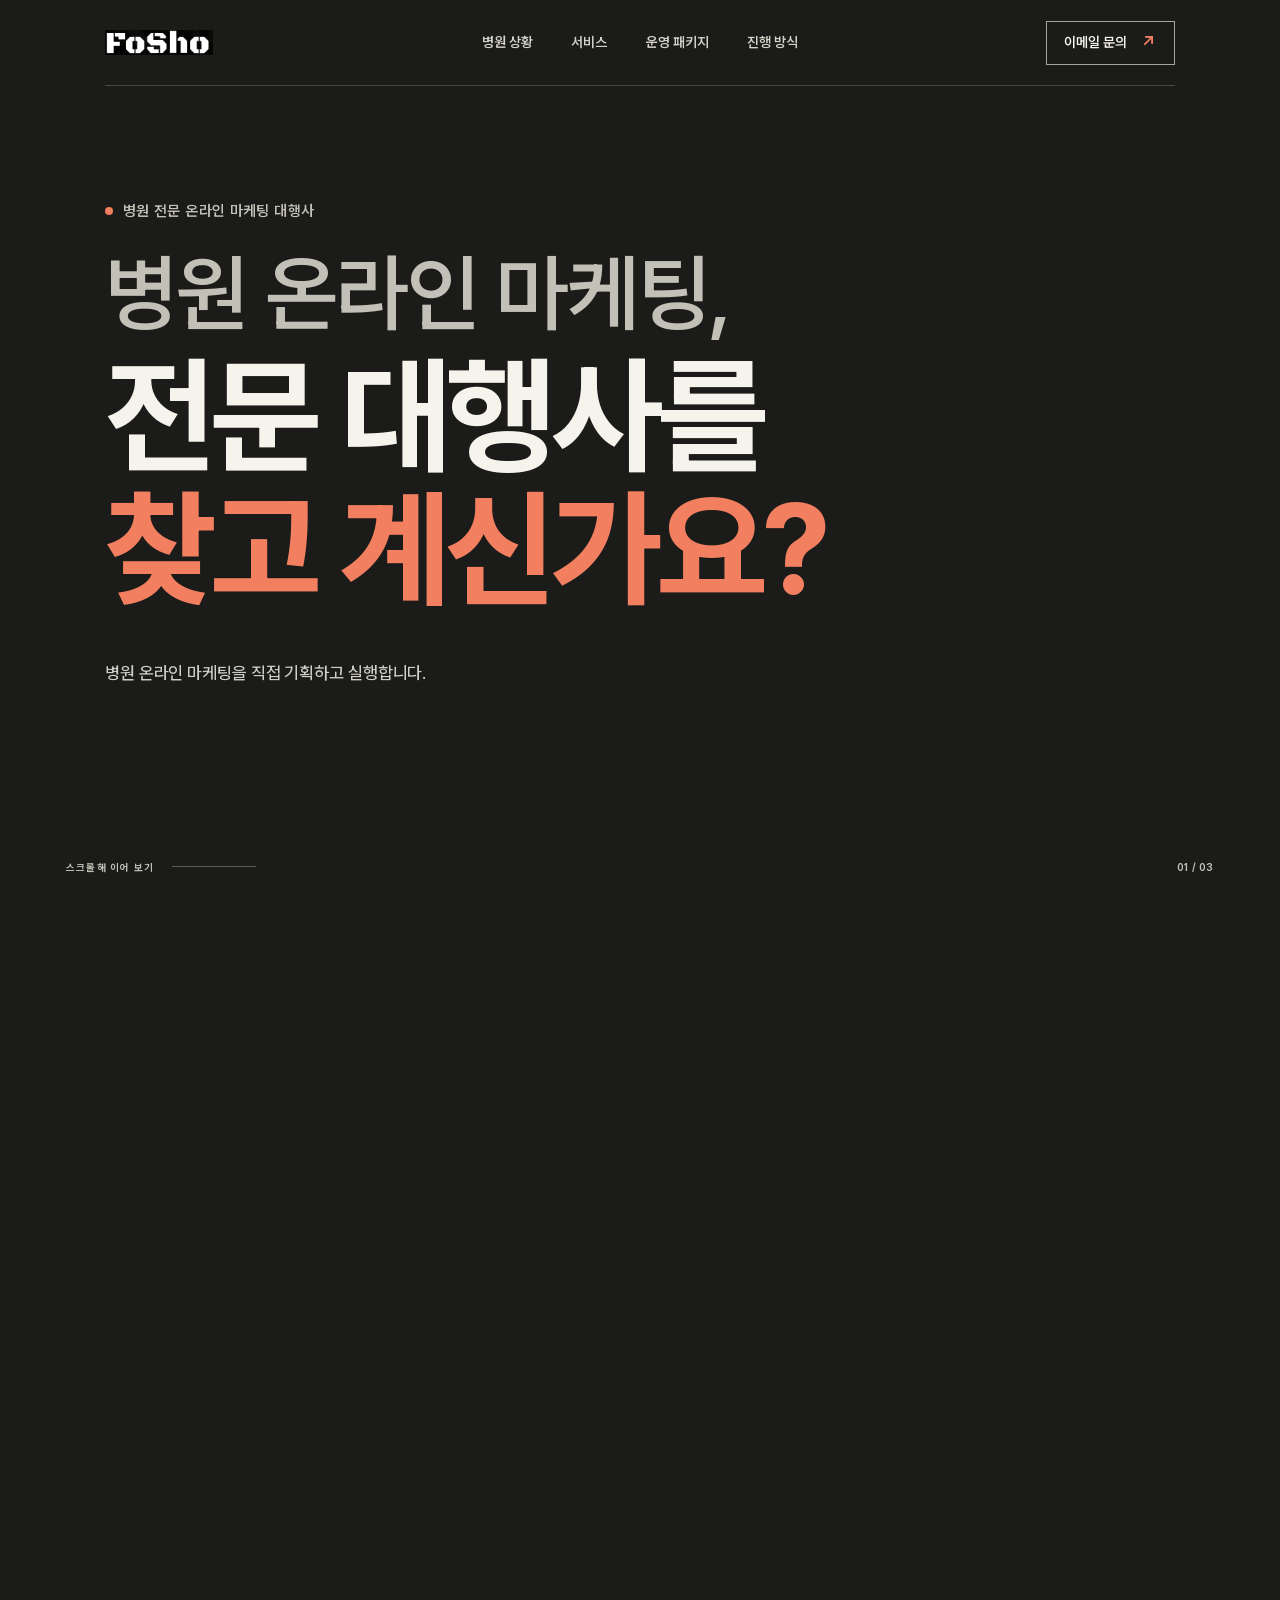
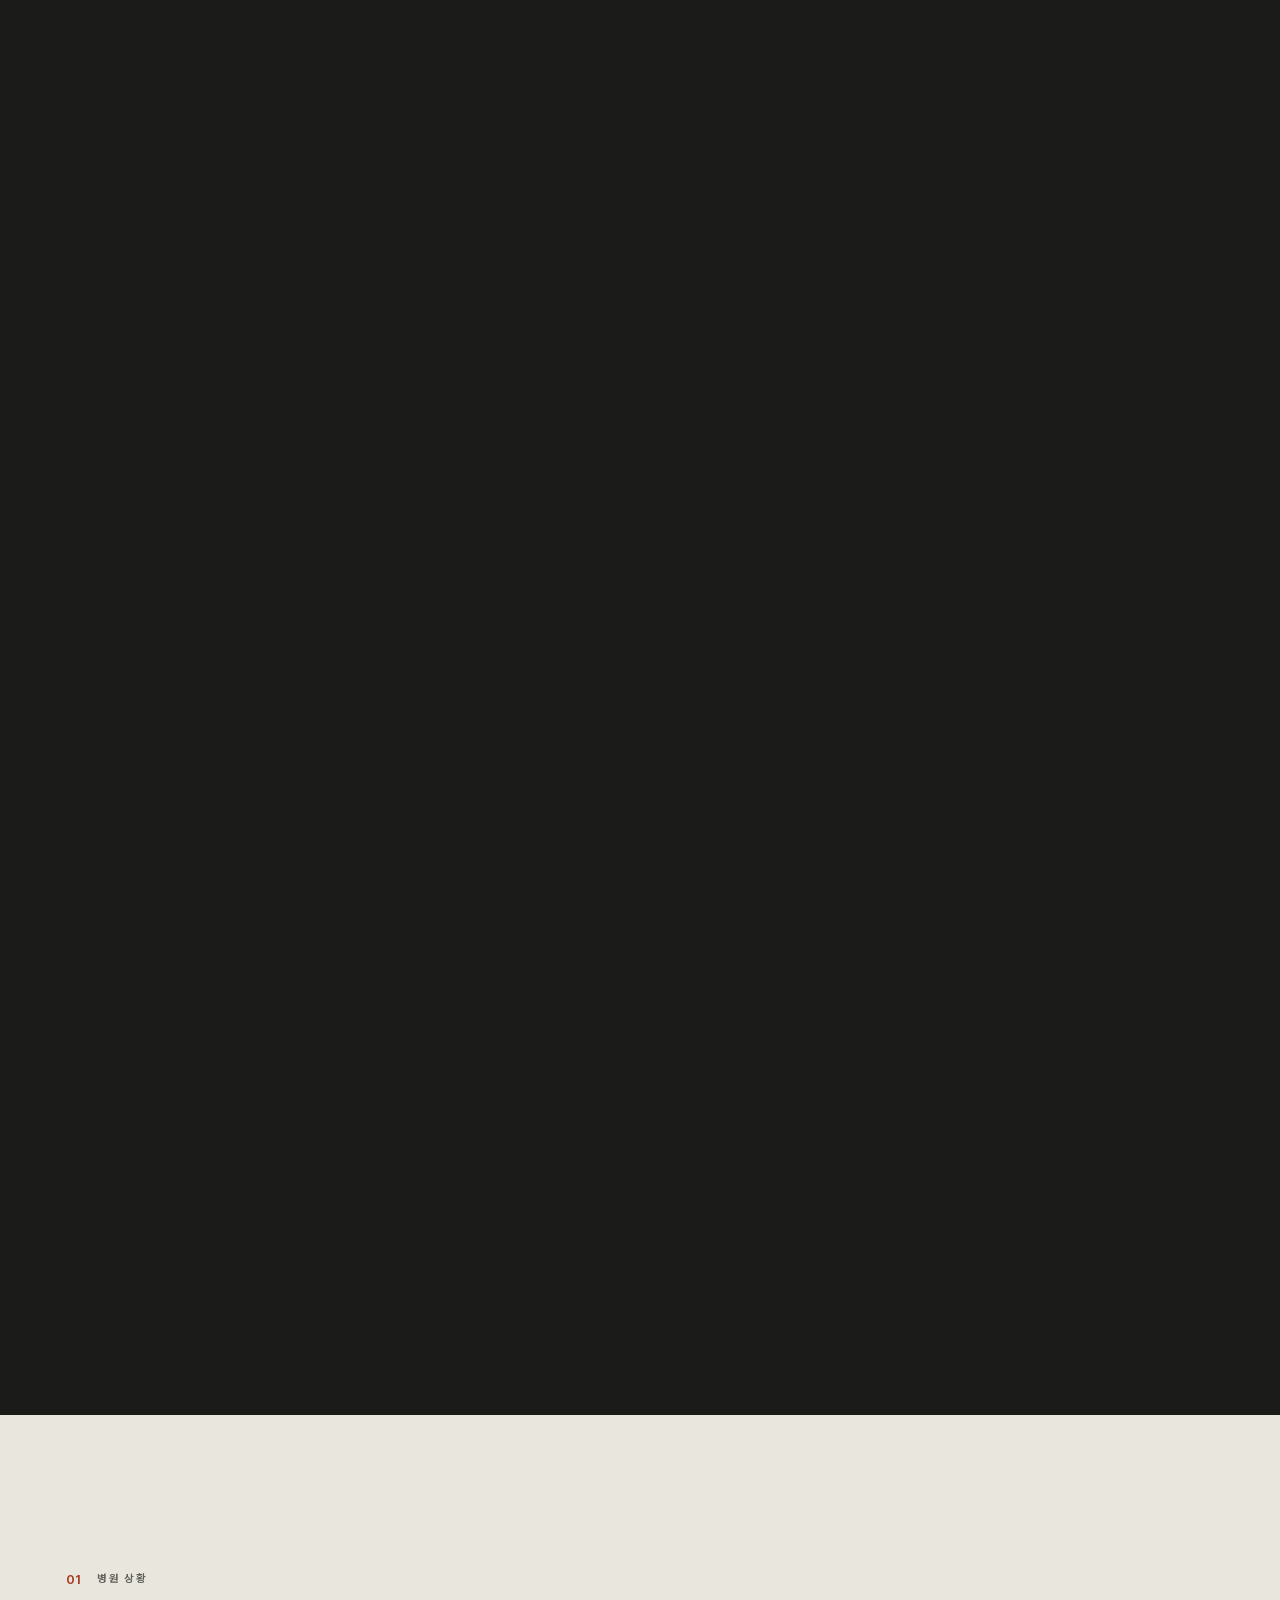
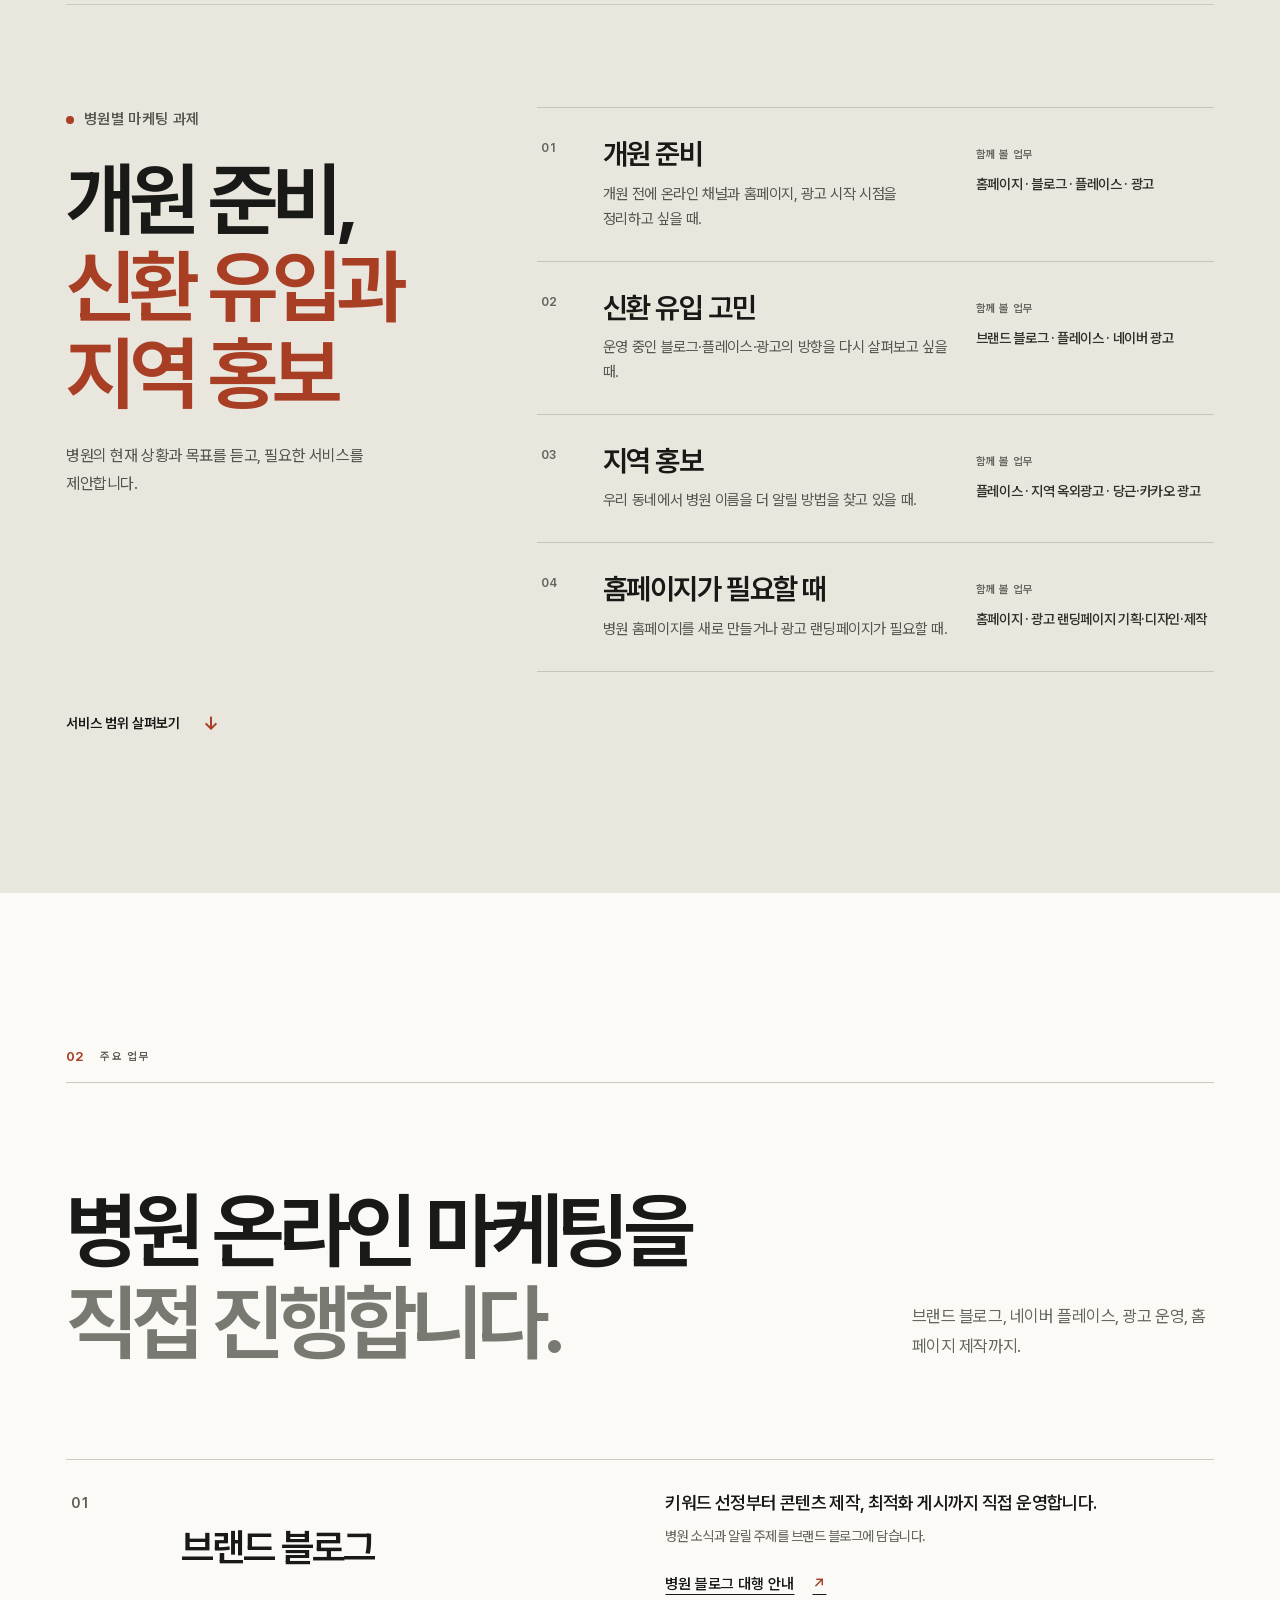
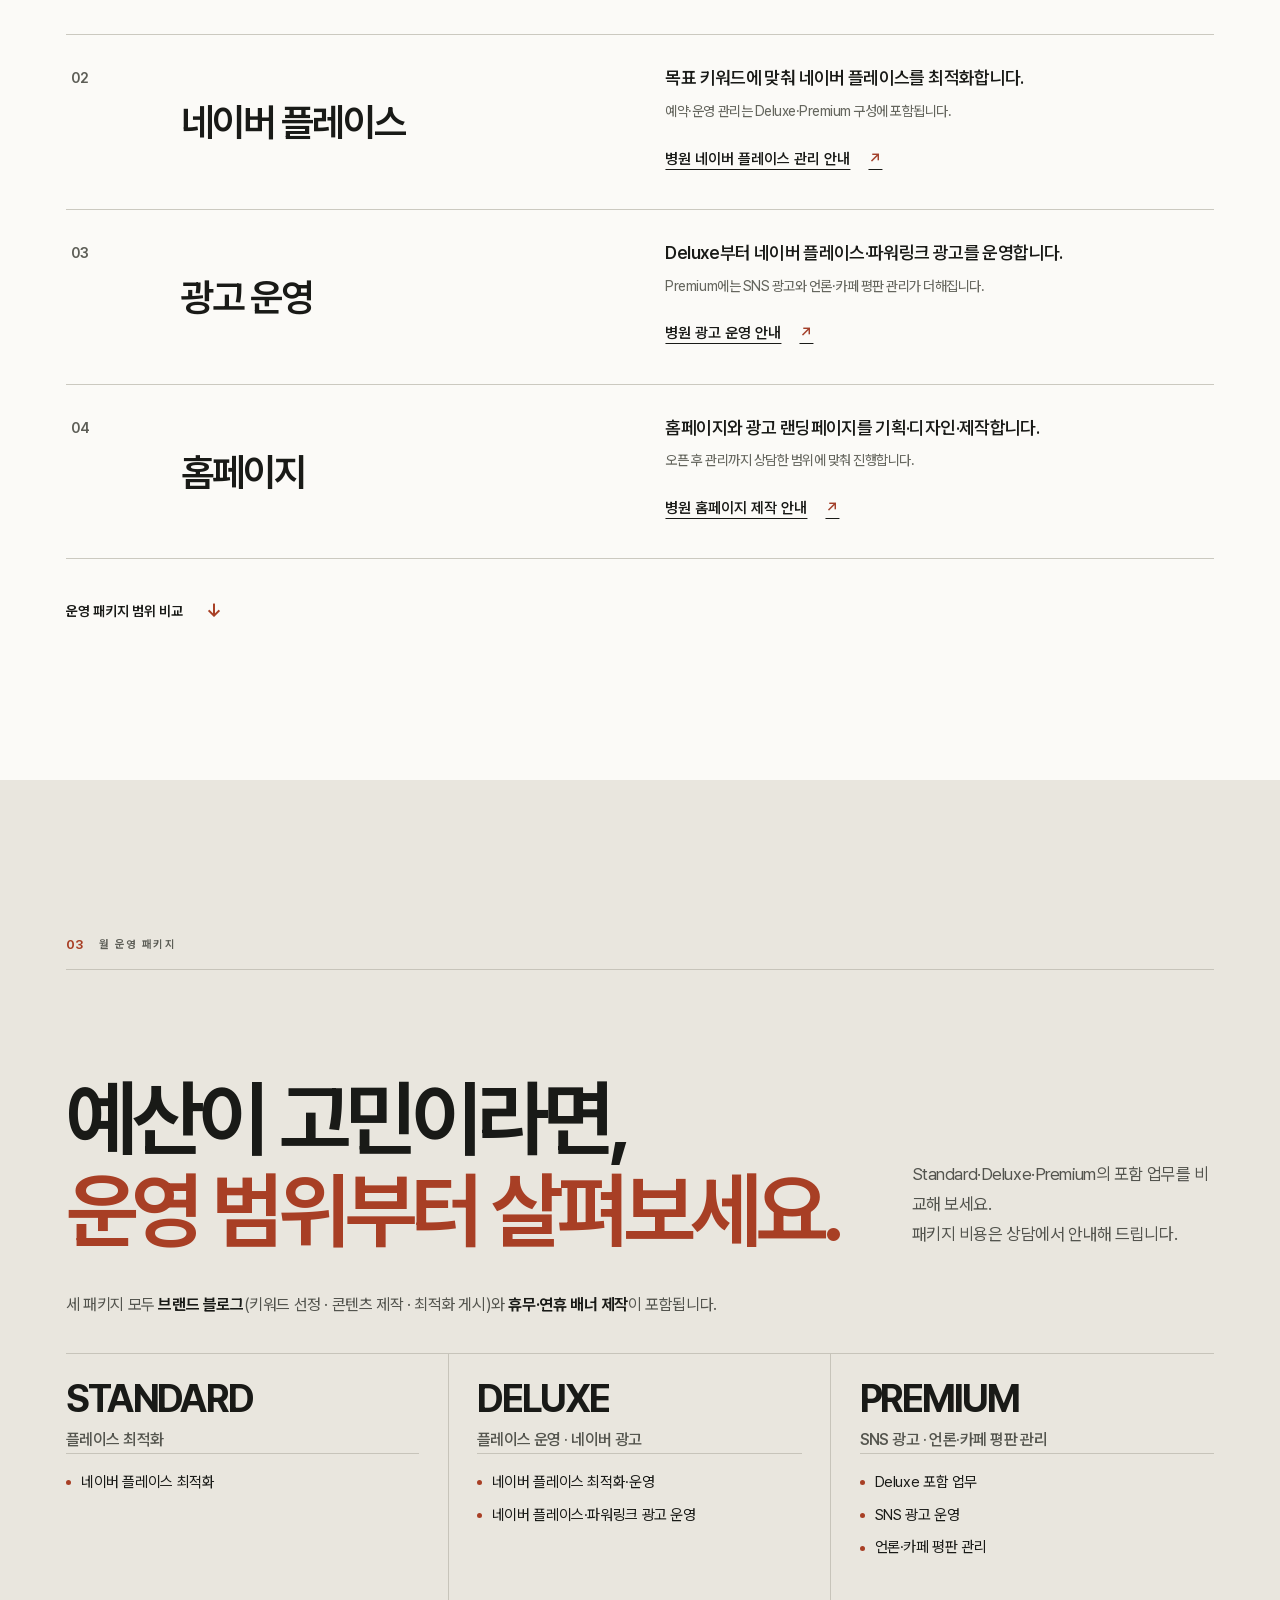
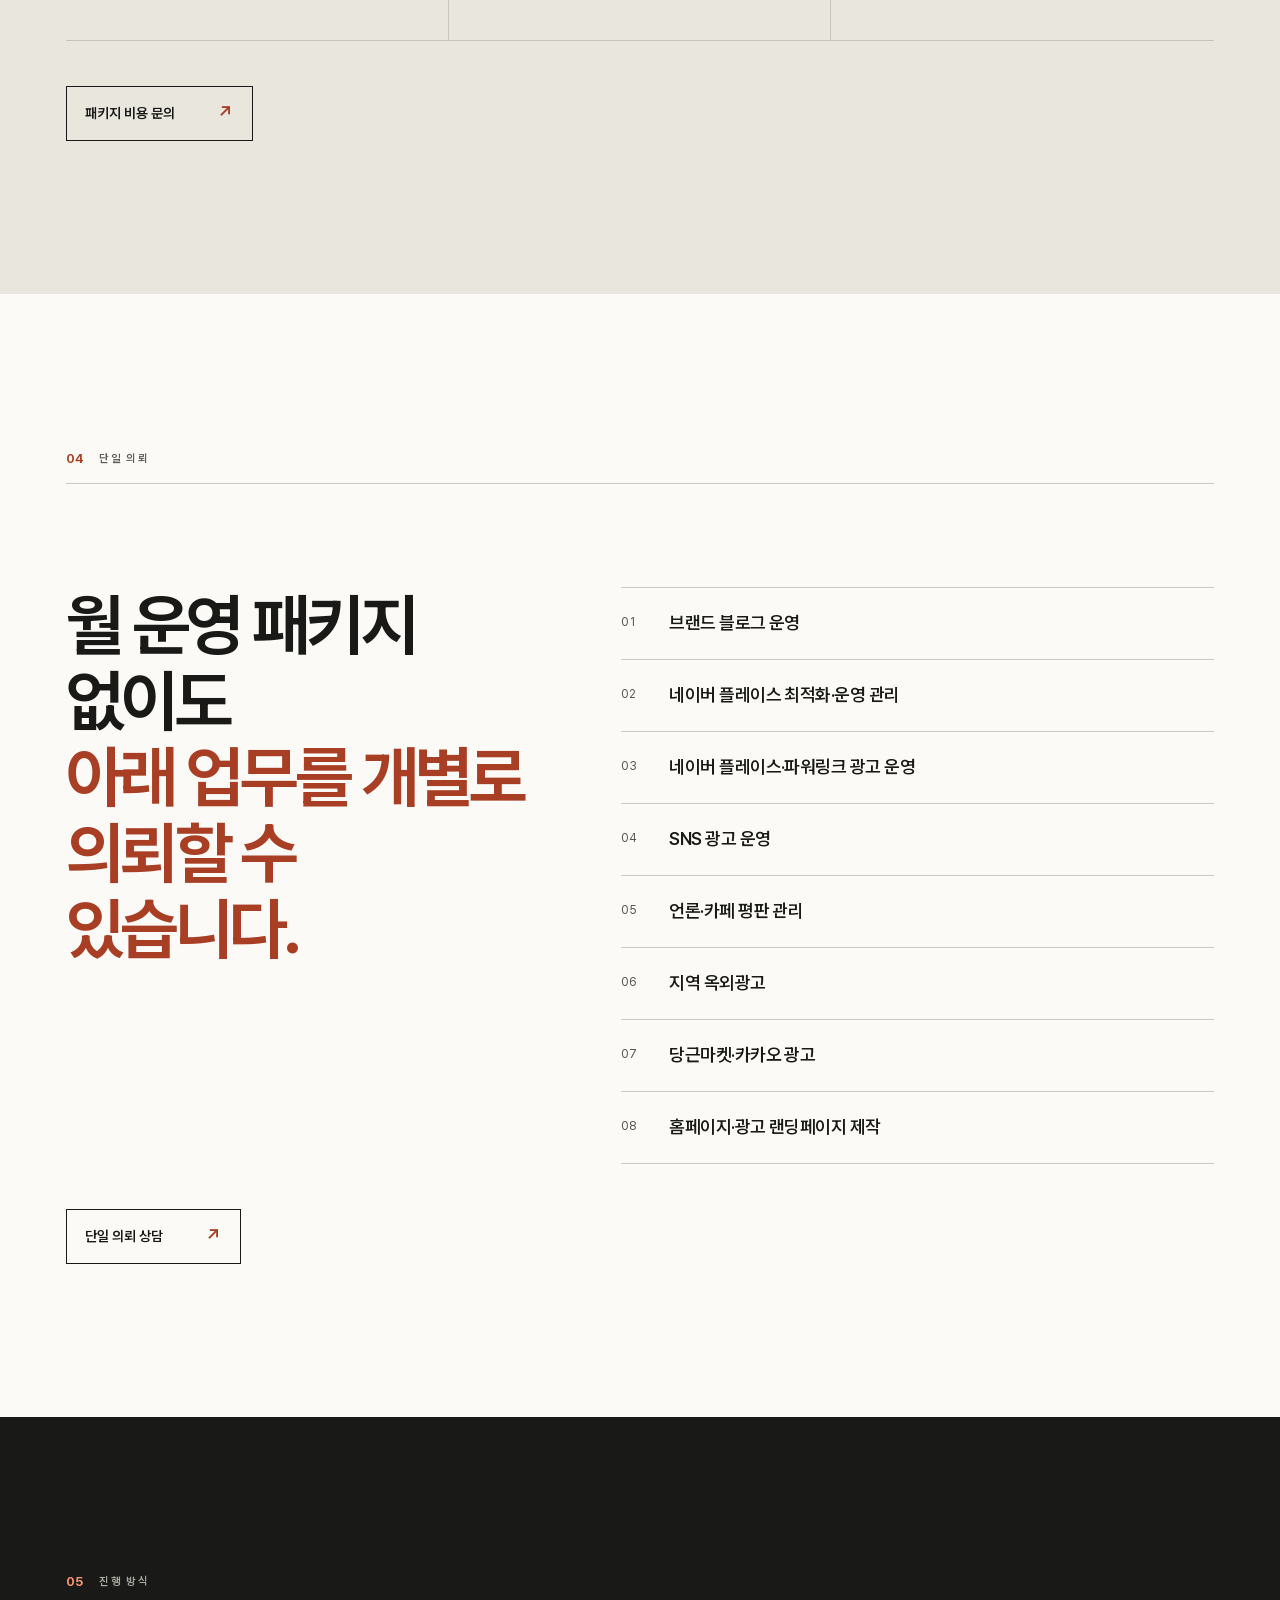
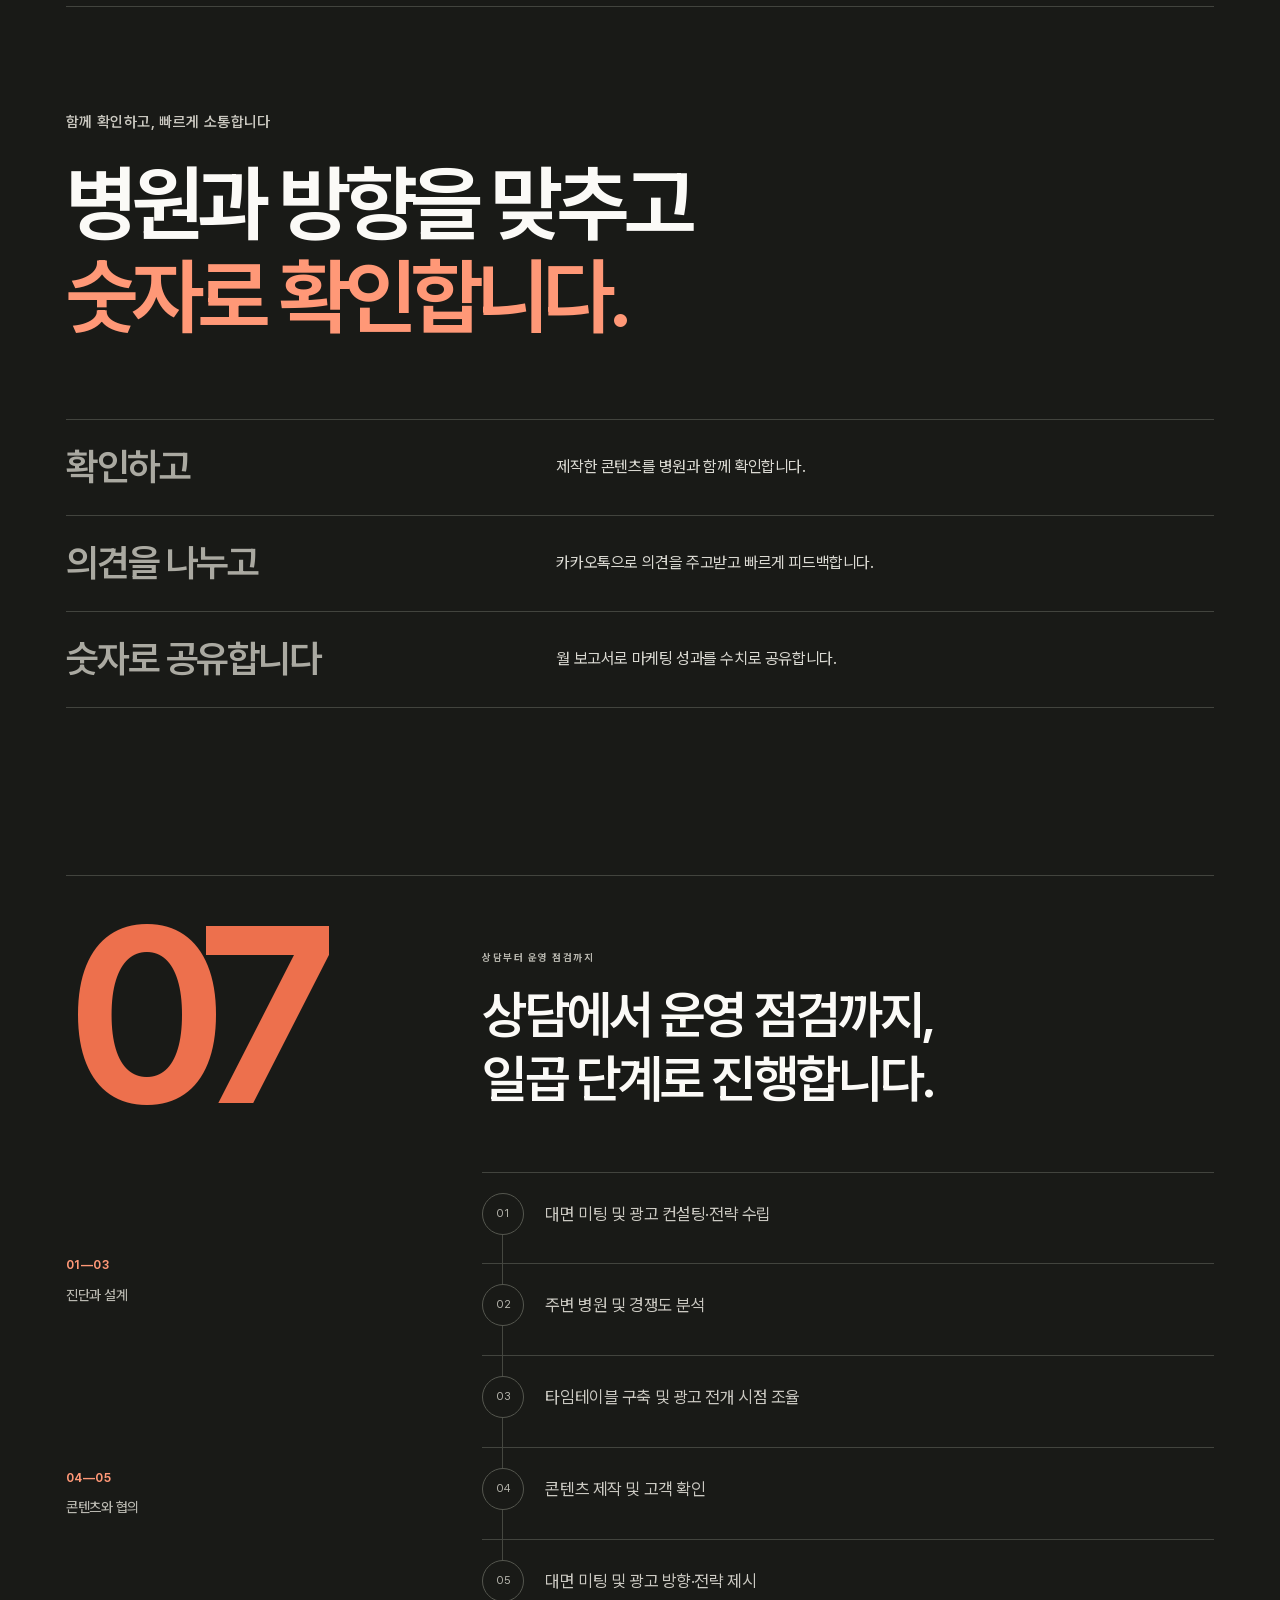
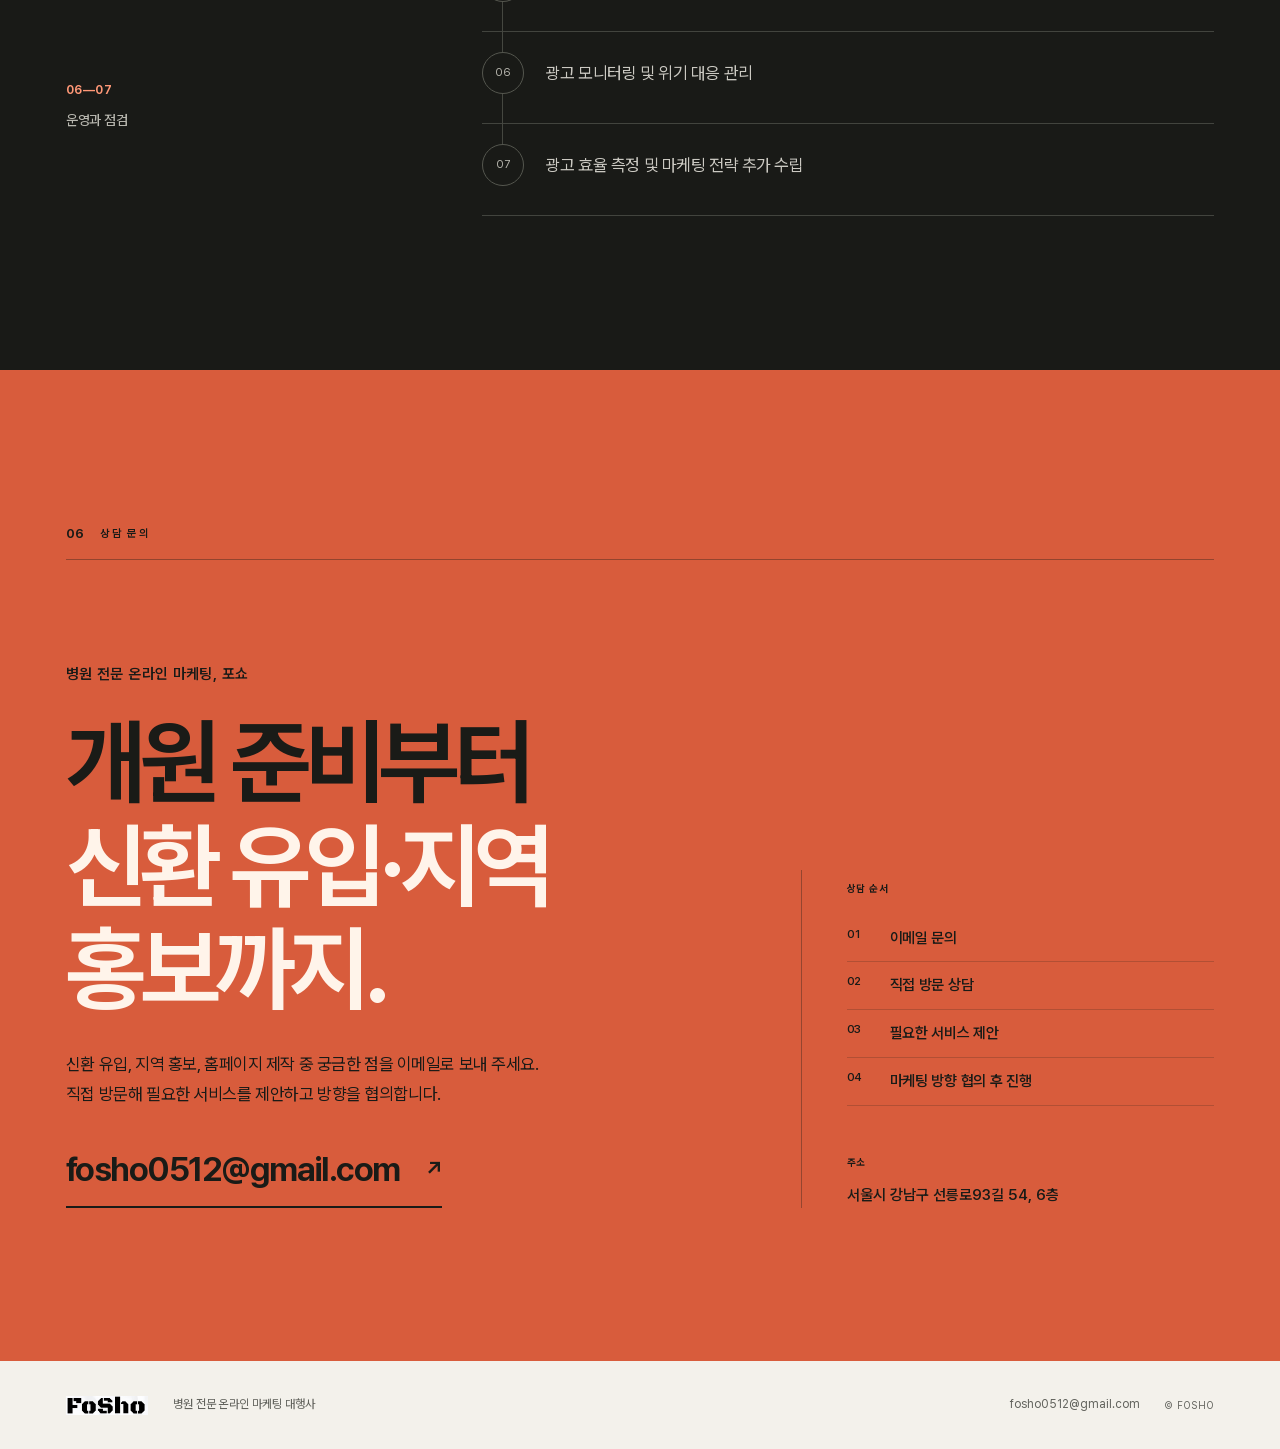
==== commit f036e4cb: "Improve Naver SEO with service pages and crawl metadata" ====
--- a/index.html
+++ b/index.html
@@ -4,13 +4,72 @@
   <meta charset="utf-8">
   <meta name="viewport" content="width=device-width, initial-scale=1">
   <meta name="theme-color" content="#f3f1eb">
-  <meta name="description" content="브랜드 블로그, 네이버 플레이스, 광고 운영, 홈페이지 제작을 직접 진행하는 병원 전문 온라인 마케팅 대행사 포쇼입니다.">
-  <title>포쇼 | 병원 전문 온라인 마케팅 대행사</title>
+  <meta name="description" content="병원 블로그, 네이버 플레이스, 광고 운영과 홈페이지 제작을 직접 진행하는 포쇼입니다. 방문 상담으로 방향을 협의하고 빠르게 피드백합니다.">
+  <title>포쇼 | 병원 마케팅 대행사·블로그·홈페이지 제작</title>
   <link rel="preload" href="assets/fonts/PretendardVariable.woff2" as="font" type="font/woff2" crossorigin>
   <link rel="stylesheet" href="styles.css?v=v2-20261017-17">
   <script src="assets/vendor/gsap.min.js?v=3.15.0" defer></script>
   <script src="assets/vendor/ScrollTrigger.min.js?v=3.15.0" defer></script>
-  <script src="fosho-v2-motion.js?v=v2-20261017-27" defer></script>
+  <script src="fosho-v2-motion.js?v=v2-20261018-01" defer></script>
+<!-- Fosho SEO metadata -->
+  <link rel="canonical" href="https://huynjuunn-glitch.github.io/fosho-homepage-site/">
+  <meta property="og:type" content="website">
+  <meta property="og:locale" content="ko_KR">
+  <meta property="og:site_name" content="포쇼">
+  <meta property="og:title" content="포쇼 | 병원 마케팅 대행사·블로그·홈페이지 제작">
+  <meta property="og:description" content="병원 블로그, 네이버 플레이스, 광고 운영과 홈페이지 제작을 직접 진행하는 포쇼입니다. 방문 상담으로 방향을 협의하고 빠르게 피드백합니다.">
+  <meta property="og:url" content="https://huynjuunn-glitch.github.io/fosho-homepage-site/">
+  <meta property="og:image" content="https://huynjuunn-glitch.github.io/fosho-homepage-site/assets/fosho-share.png">
+  <meta property="og:image:width" content="1200">
+  <meta property="og:image:height" content="630">
+  <meta property="og:image:alt" content="포쇼 — 병원 전문 온라인 마케팅 대행사">
+  <script type="application/ld+json">
+{
+  "@context": "https://schema.org",
+  "@graph": [
+    {
+      "@type": "Organization",
+      "@id": "https://huynjuunn-glitch.github.io/fosho-homepage-site/#organization",
+      "name": "포쇼",
+      "alternateName": "Fosho",
+      "url": "https://huynjuunn-glitch.github.io/fosho-homepage-site/",
+      "email": "fosho0512@gmail.com",
+      "logo": "https://huynjuunn-glitch.github.io/fosho-homepage-site/assets/fosho-wordmark.png",
+      "address": {
+        "@type": "PostalAddress",
+        "streetAddress": "선릉로93길 54, 6층",
+        "addressLocality": "강남구",
+        "addressRegion": "서울특별시",
+        "addressCountry": "KR"
+      }
+    },
+    {
+      "@type": "WebSite",
+      "@id": "https://huynjuunn-glitch.github.io/fosho-homepage-site/#website",
+      "url": "https://huynjuunn-glitch.github.io/fosho-homepage-site/",
+      "name": "포쇼",
+      "alternateName": "Fosho",
+      "inLanguage": "ko-KR",
+      "publisher": {
+        "@id": "https://huynjuunn-glitch.github.io/fosho-homepage-site/#organization"
+      }
+    },
+    {
+      "@type": "WebPage",
+      "@id": "https://huynjuunn-glitch.github.io/fosho-homepage-site/#webpage",
+      "url": "https://huynjuunn-glitch.github.io/fosho-homepage-site/",
+      "name": "포쇼 | 병원 마케팅 대행사·블로그·홈페이지 제작",
+      "description": "병원 블로그, 네이버 플레이스, 광고 운영과 홈페이지 제작을 직접 진행하는 포쇼입니다. 방문 상담으로 방향을 협의하고 빠르게 피드백합니다.",
+      "inLanguage": "ko-KR",
+      "isPartOf": {
+        "@id": "https://huynjuunn-glitch.github.io/fosho-homepage-site/#website"
+      }
+    }
+  ]
+}
+  </script>
+<!-- /Fosho SEO metadata -->
+  <link rel="stylesheet" href="seo-links.css?v=20261023-01">
 </head>
 <body>
   <a class="skip-link" href="#main">본문으로 건너뛰기</a>
@@ -152,6 +211,7 @@
           <div class="service-copy">
             <p>키워드 선정부터 콘텐츠 제작, 최적화 게시까지 직접 운영합니다.</p>
             <p class="service-note">병원 소식과 알릴 주제를 브랜드 블로그에 담습니다.</p>
+            <a class="seo-detail-link" href="services/hospital-blog/">병원 블로그 대행 안내 <span aria-hidden="true">↗</span></a>
           </div>
         </article>
         <article class="service-row" id="service-place" data-active-row>
@@ -160,6 +220,7 @@
           <div class="service-copy">
             <p>목표 키워드에 맞춰 네이버 플레이스를 최적화합니다.</p>
             <p class="service-note">예약·운영 관리는 Deluxe·Premium 구성에 포함됩니다.</p>
+            <a class="seo-detail-link" href="services/naver-place/">병원 네이버 플레이스 관리 안내 <span aria-hidden="true">↗</span></a>
           </div>
         </article>
         <article class="service-row" id="service-ads" data-active-row>
@@ -168,6 +229,7 @@
           <div class="service-copy">
             <p>Deluxe부터 네이버 플레이스·파워링크 광고를 운영합니다.</p>
             <p class="service-note">Premium에는 SNS 광고와 언론·카페 평판 관리가 더해집니다.</p>
+            <a class="seo-detail-link" href="services/hospital-ads/">병원 광고 운영 안내 <span aria-hidden="true">↗</span></a>
           </div>
         </article>
         <article class="service-row" id="service-website" data-active-row>
@@ -176,6 +238,7 @@
           <div class="service-copy">
             <p>홈페이지와 광고 랜딩페이지를 기획·디자인·제작합니다.</p>
             <p class="service-note">오픈 후 관리까지 상담한 범위에 맞춰 진행합니다.</p>
+            <a class="seo-detail-link" href="services/hospital-website/">병원 홈페이지 제작 안내 <span aria-hidden="true">↗</span></a>
           </div>
         </article>
       </div>
--- a/seo-links.css
+++ b/seo-links.css
@@ -0,0 +1,4 @@
+/* New descriptive links only: keep the existing page typography and motion. */
+.seo-detail-link{display:inline-flex;align-items:center;gap:18px;min-height:44px;margin-top:14px;font:inherit;font-size:15px;font-weight:570;color:inherit;text-decoration:underline;text-underline-offset:5px}
+.seo-detail-link span{color:#a3402b}
+.seo-detail-link:focus-visible{outline:3px solid #a3402b;outline-offset:5px}
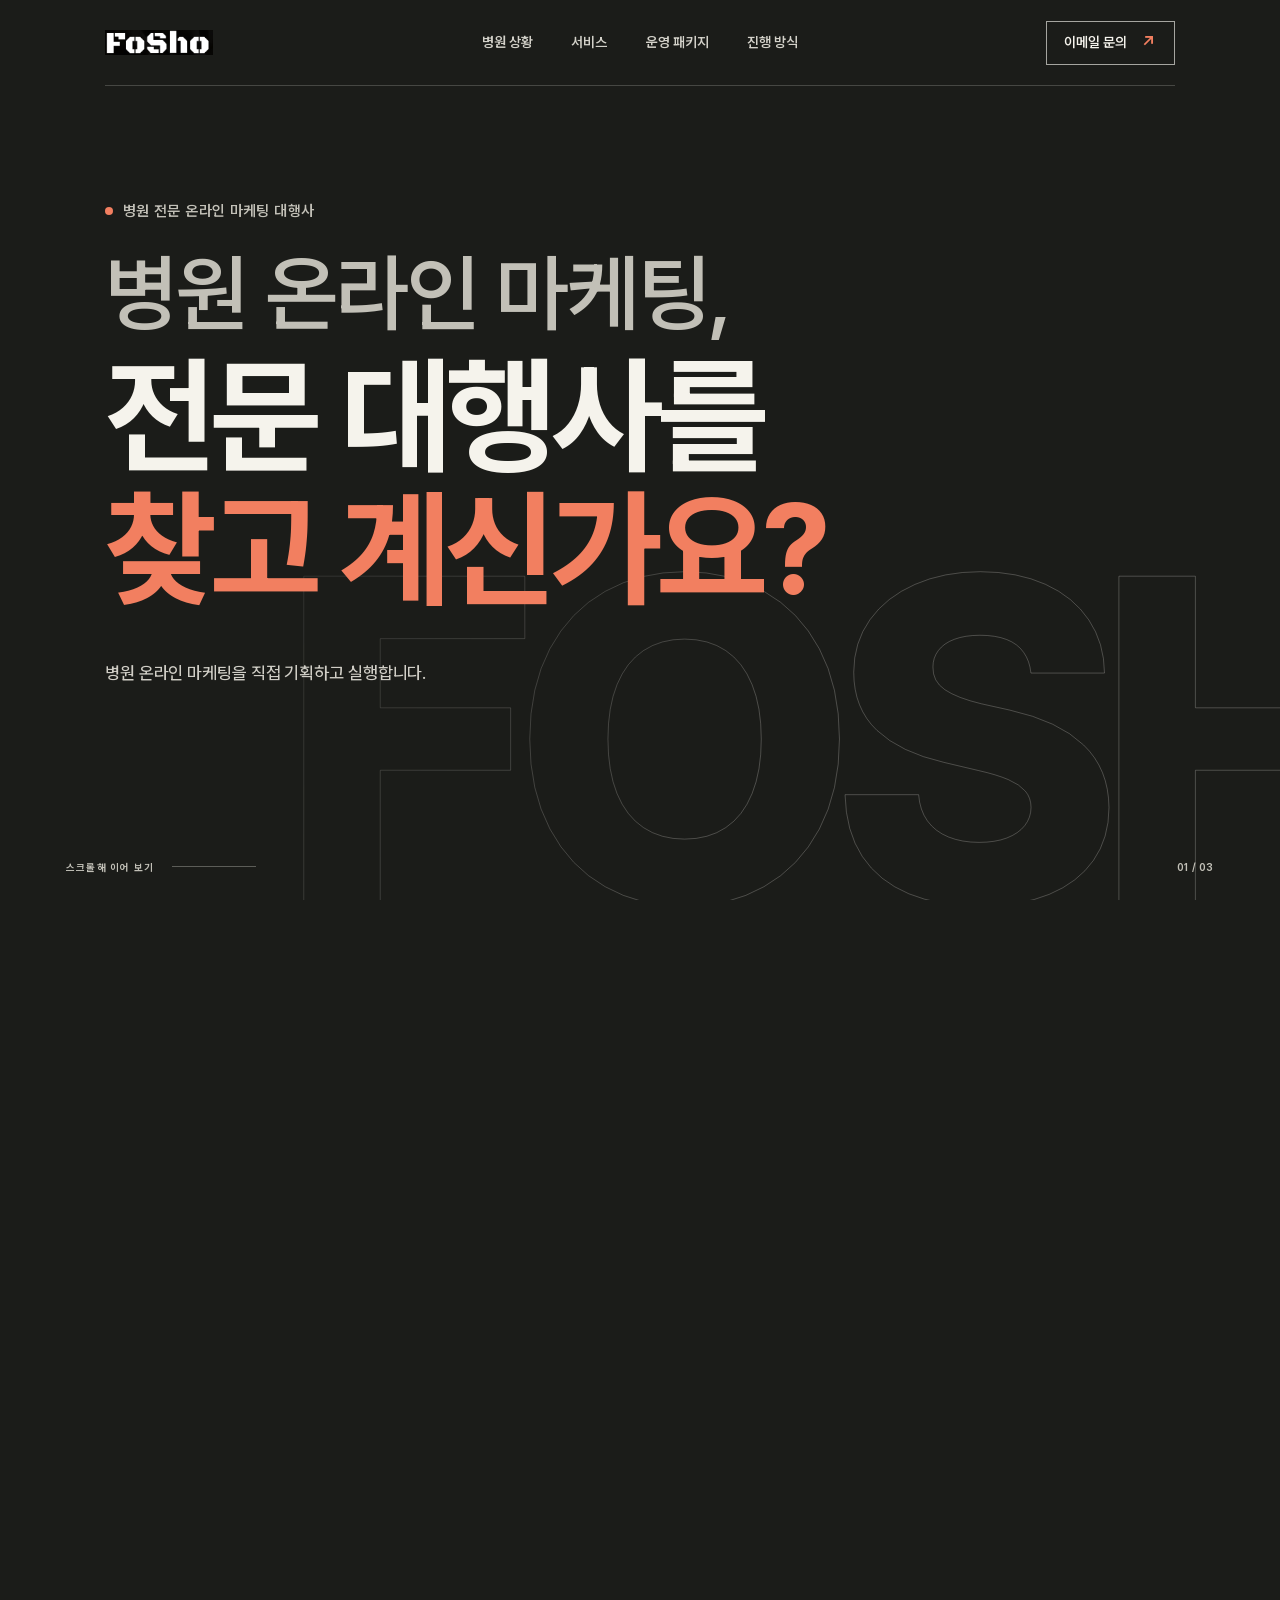
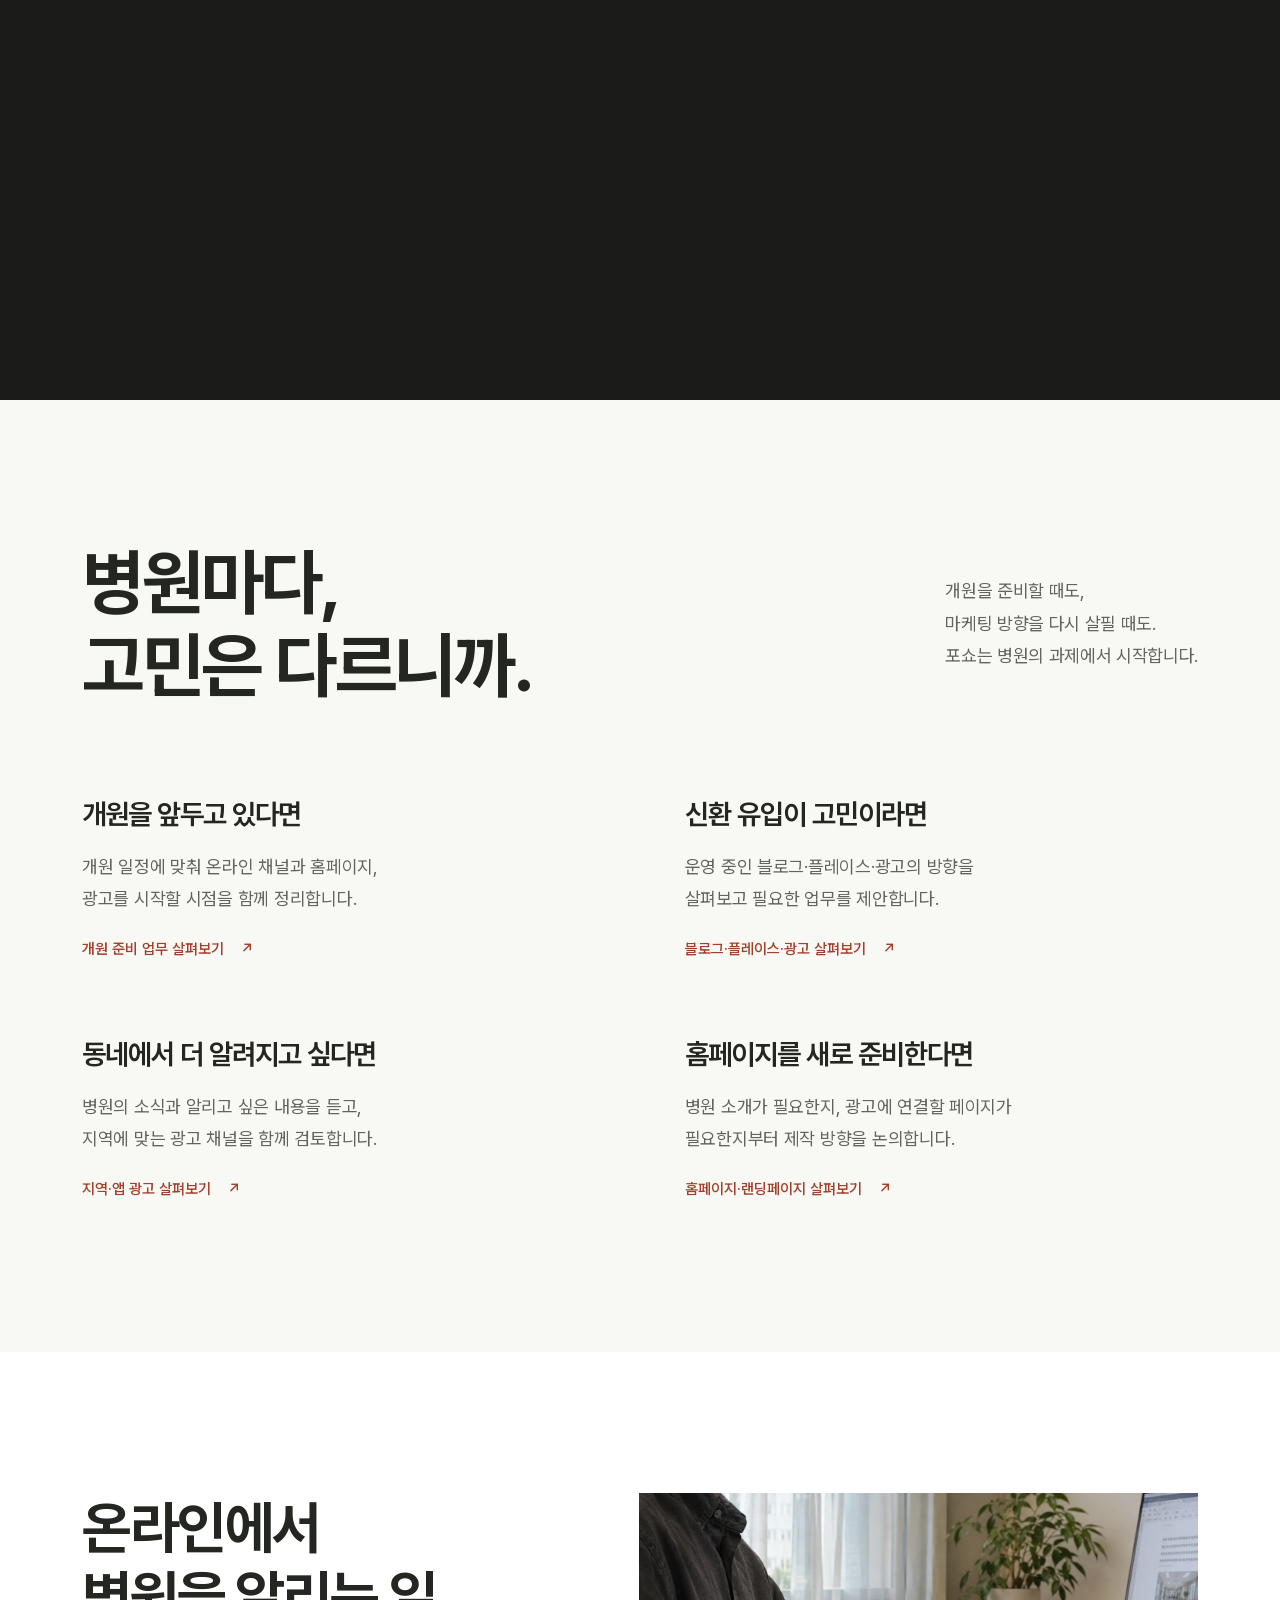
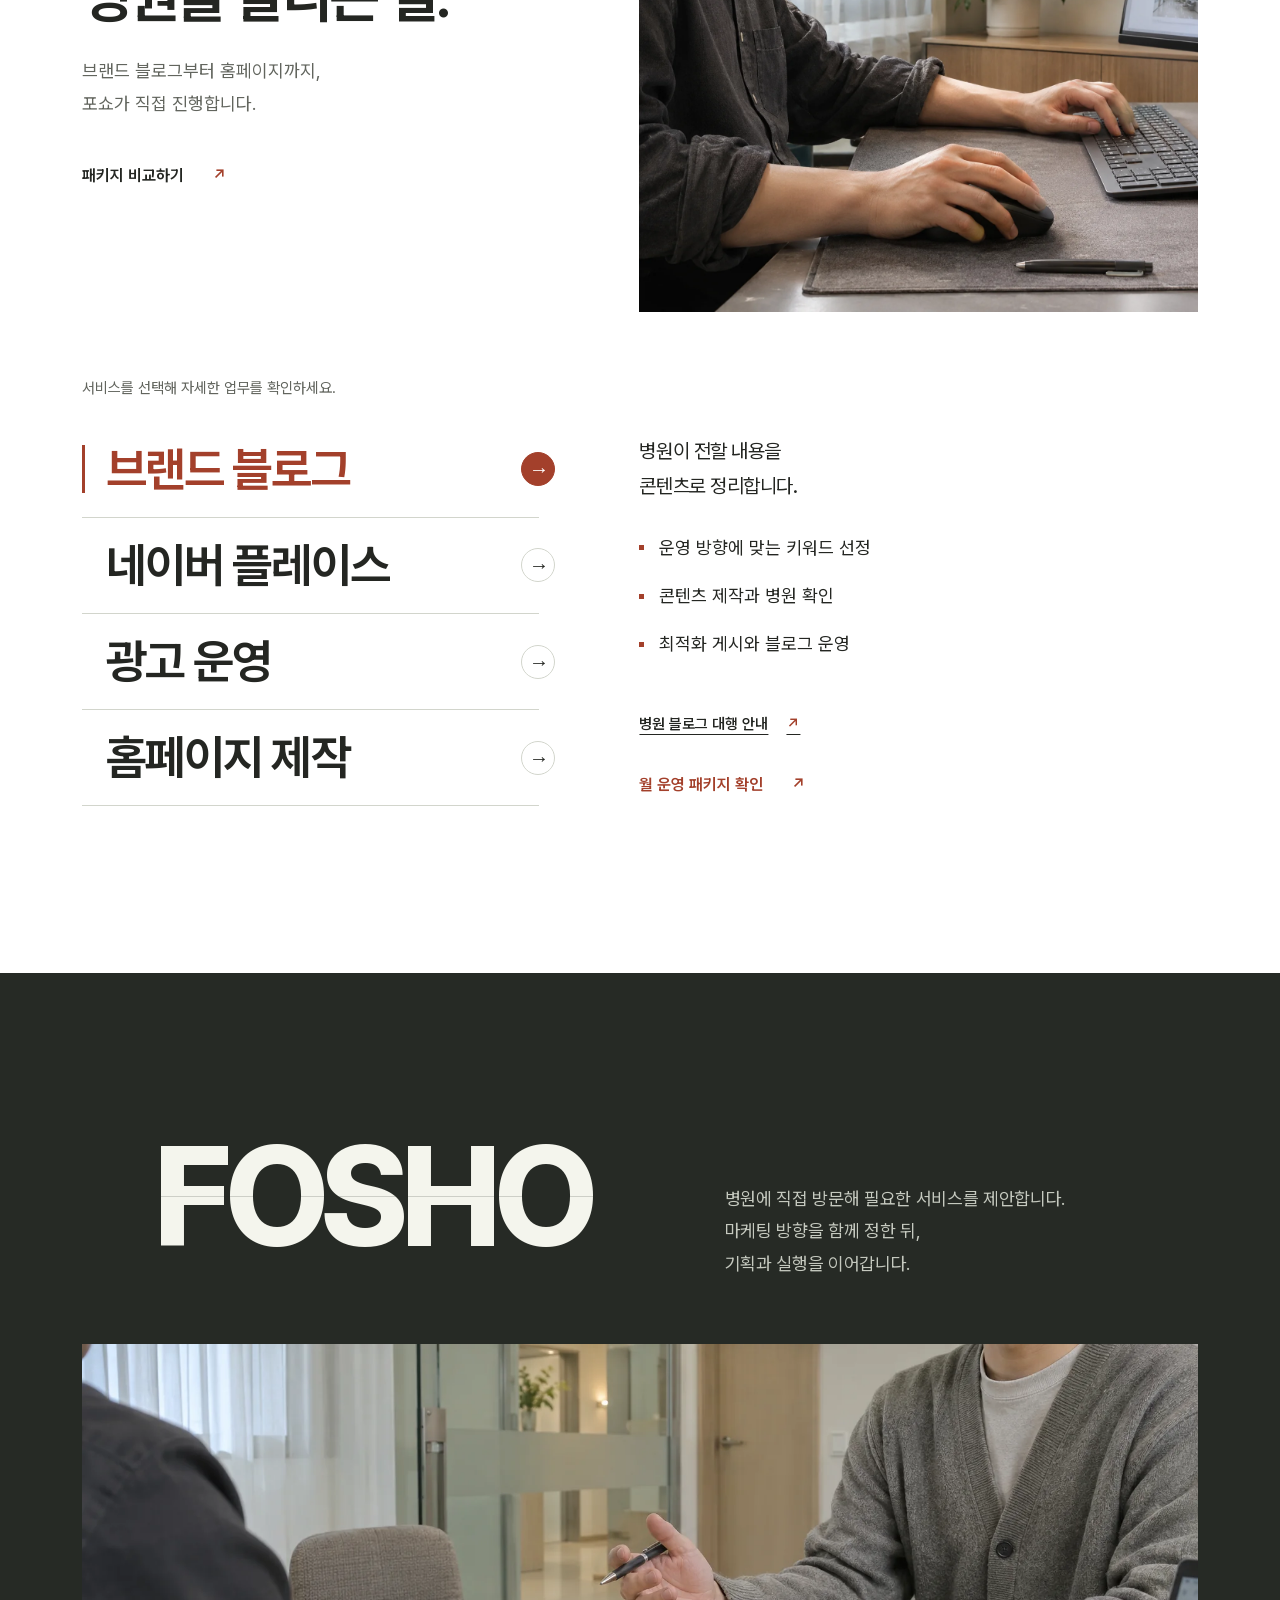
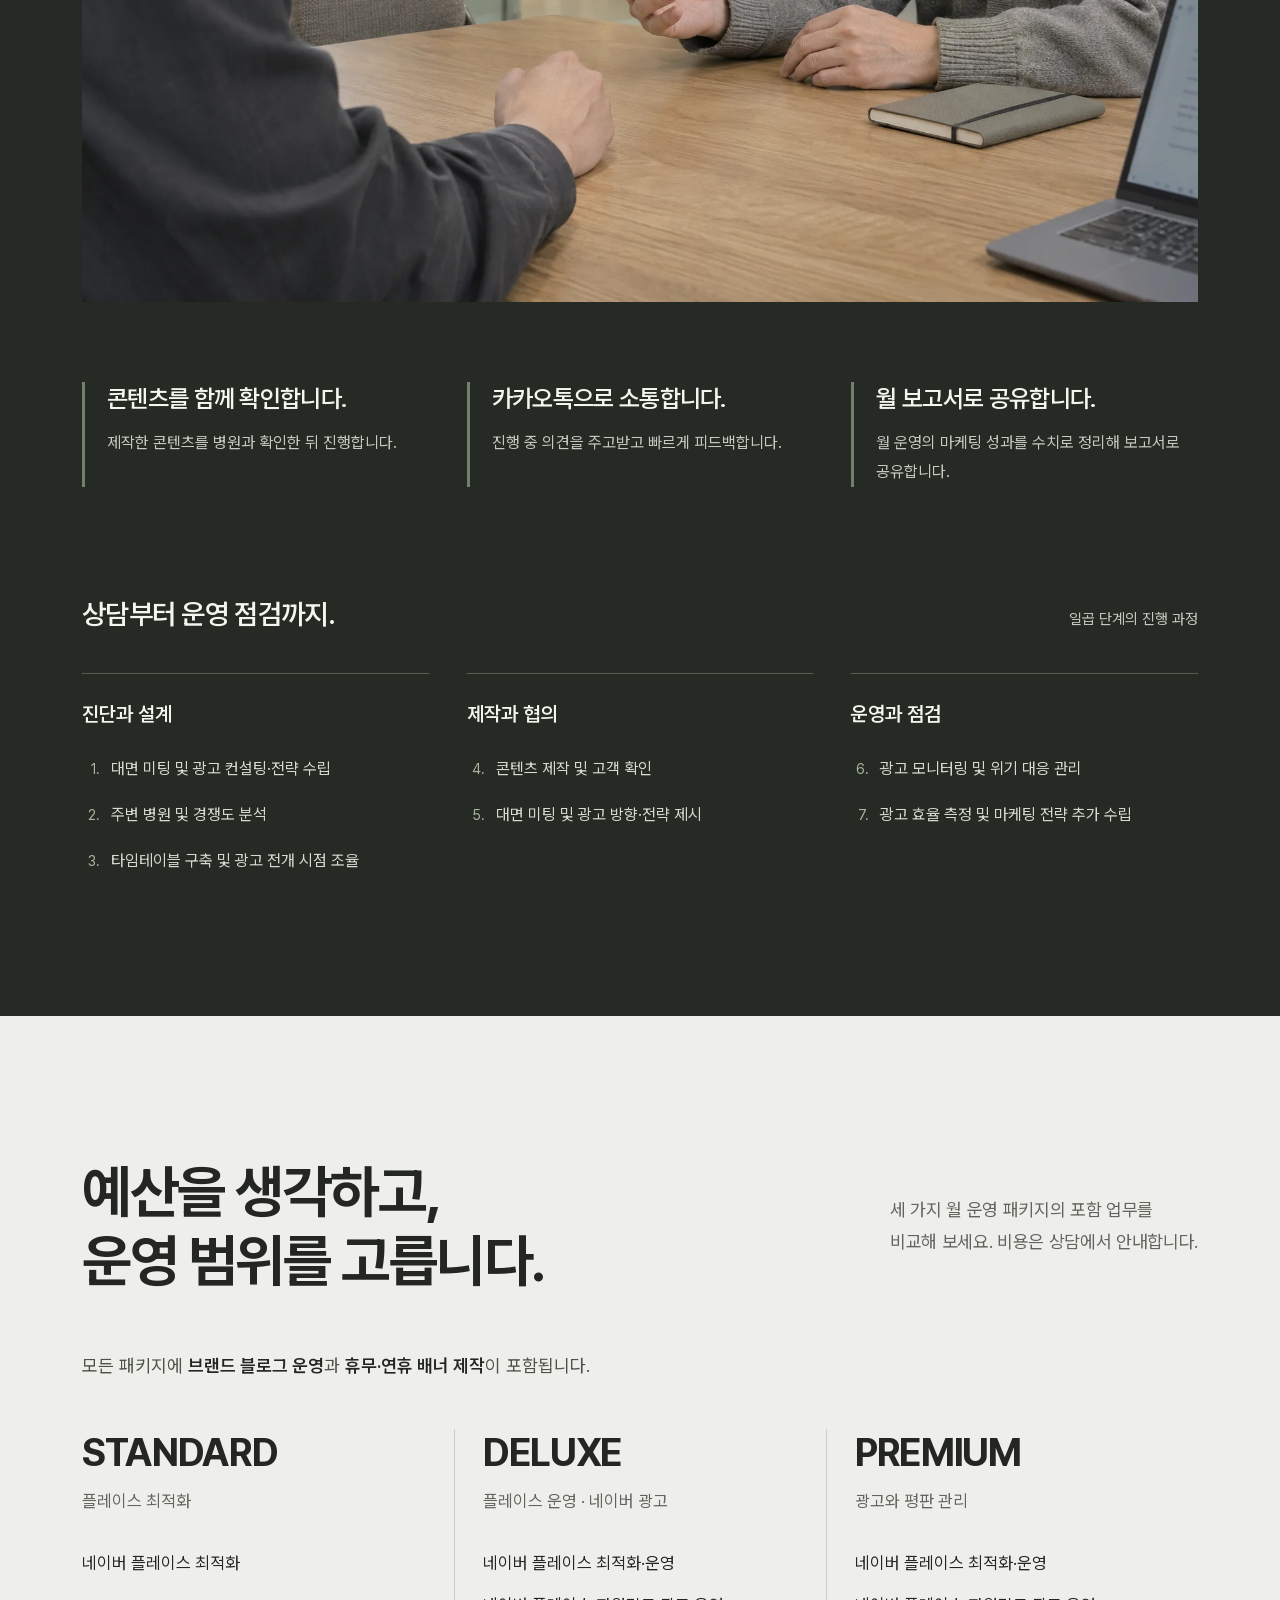
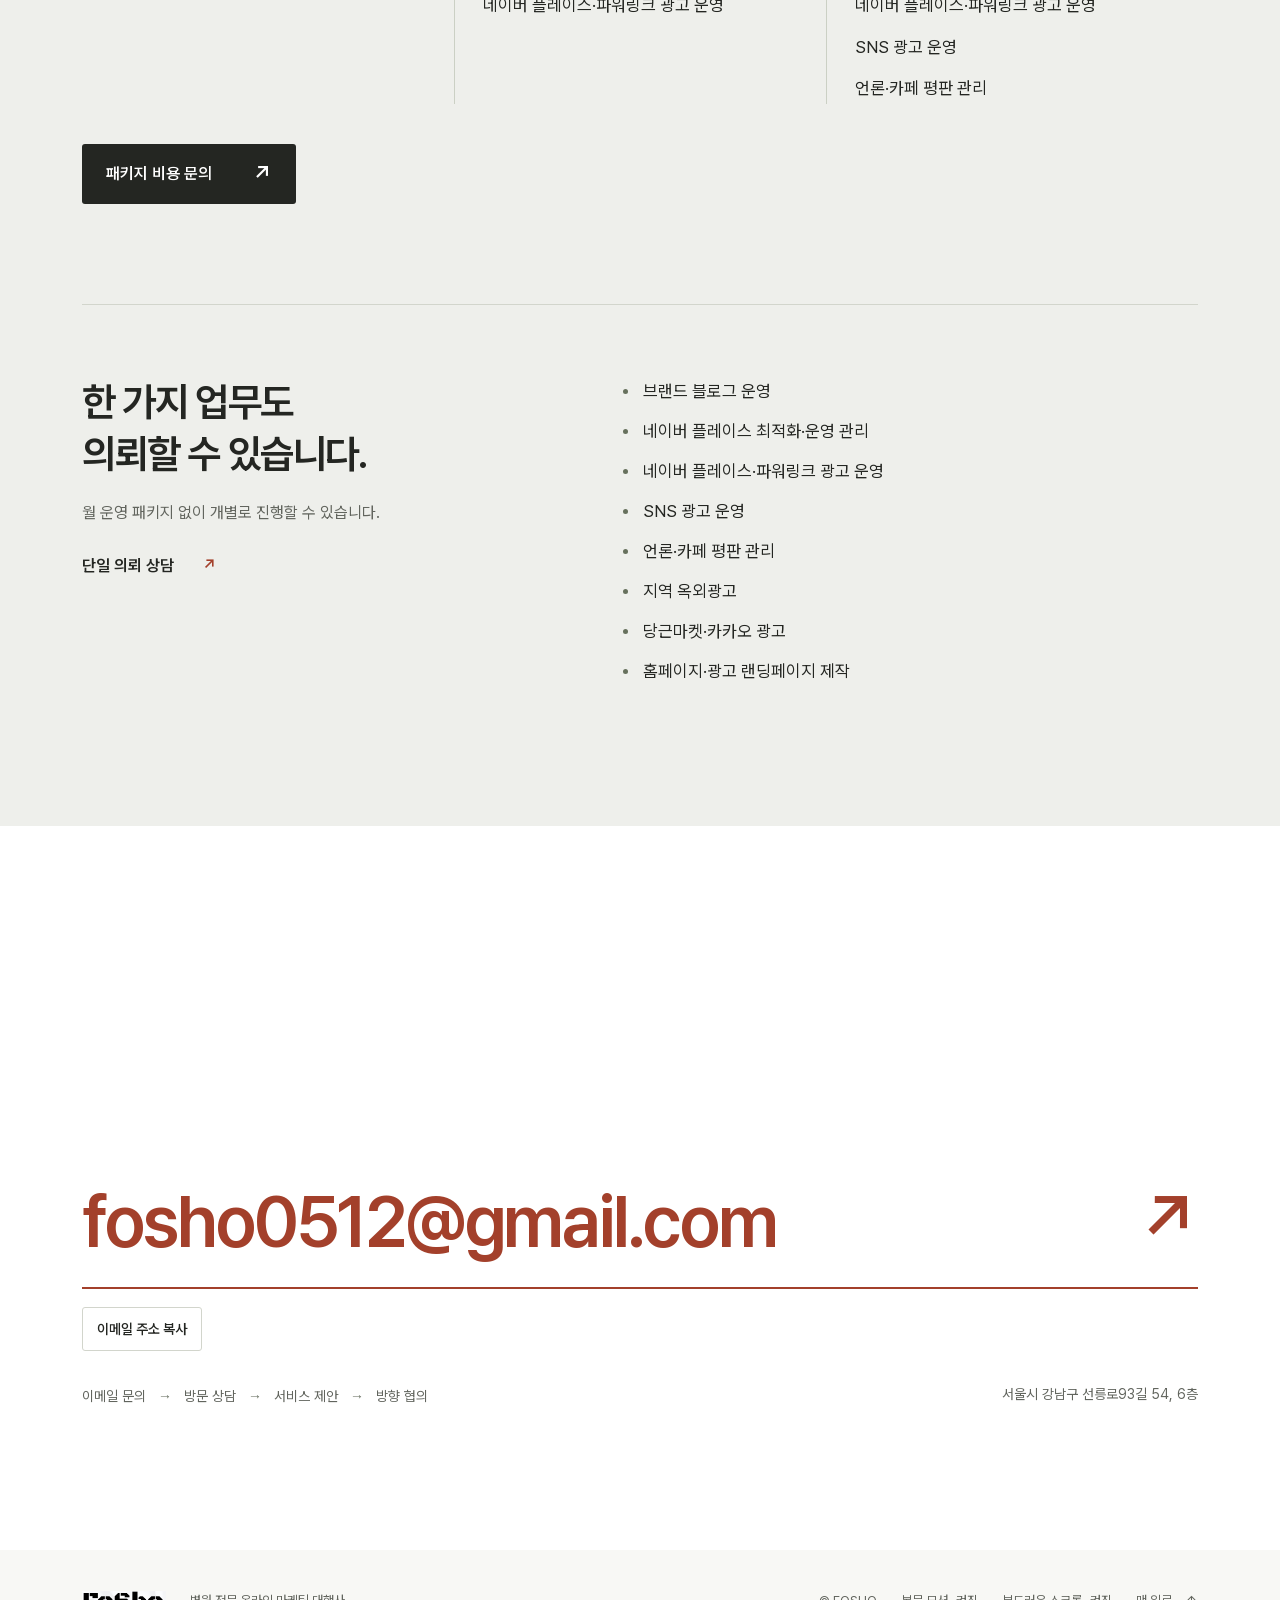
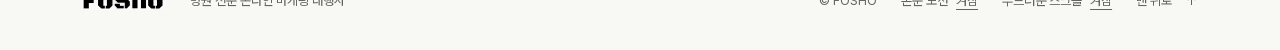
==== commit c868dc2b: "feat: publish approved V3 as the main homepage" ====
--- a/index.html
+++ b/index.html
@@ -3,14 +3,24 @@
 <head>
   <meta charset="utf-8">
   <meta name="viewport" content="width=device-width, initial-scale=1">
-  <meta name="theme-color" content="#f3f1eb">
+  <meta name="theme-color" content="#1b1c19">
   <meta name="description" content="병원 블로그, 네이버 플레이스, 광고 운영과 홈페이지 제작을 직접 진행하는 포쇼입니다. 방문 상담으로 방향을 협의하고 빠르게 피드백합니다.">
   <title>포쇼 | 병원 마케팅 대행사·블로그·홈페이지 제작</title>
-  <link rel="preload" href="assets/fonts/PretendardVariable.woff2" as="font" type="font/woff2" crossorigin>
-  <link rel="stylesheet" href="styles.css?v=v2-20261017-17">
+  <meta name="robots" content="index, follow">
+  <link rel="preload" href="assets/fonts/FoshoSiteSubset.woff2" as="font" type="font/woff2" crossorigin>
+  <link rel="stylesheet" href="opening.css?v=v3-font-20261107-02">
+  <link rel="stylesheet" href="styles.css?v=v3-photo-motion-20261111-01">
+  <link rel="stylesheet" href="assets/vendor/lenis-1.3.27.css">
+  <link rel="stylesheet" href="smooth-scroll.css?v=20261107-01">
   <script src="assets/vendor/gsap.min.js?v=3.15.0" defer></script>
   <script src="assets/vendor/ScrollTrigger.min.js?v=3.15.0" defer></script>
-  <script src="fosho-v2-motion.js?v=v2-20261018-01" defer></script>
+  <script src="story.js?v=v3-timing-20261031-02" defer></script>
+  <script src="page.js?v=v3-body-motion-20261111-01" defer></script>
+  <script src="assets/vendor/lenis-1.3.27.min.js" defer></script>
+  <script src="smooth-scroll.js?v=20261107-04" defer></script>
+  <link rel="shortcut icon" href="https://huynjuunn-glitch.github.io/fosho-homepage-site/favicon.ico" type="image/x-icon">
+  <link rel="icon" href="https://huynjuunn-glitch.github.io/fosho-homepage-site/assets/favicon.svg" type="image/svg+xml">
+  <link rel="apple-touch-icon" href="https://huynjuunn-glitch.github.io/fosho-homepage-site/assets/apple-touch-icon.png" sizes="180x180">
 <!-- Fosho SEO metadata -->
   <link rel="canonical" href="https://huynjuunn-glitch.github.io/fosho-homepage-site/">
   <meta property="og:type" content="website">
@@ -23,6 +33,11 @@
   <meta property="og:image:width" content="1200">
   <meta property="og:image:height" content="630">
   <meta property="og:image:alt" content="포쇼 — 병원 전문 온라인 마케팅 대행사">
+  <meta name="twitter:card" content="summary_large_image">
+  <meta name="twitter:title" content="포쇼 | 병원 마케팅 대행사·블로그·홈페이지 제작">
+  <meta name="twitter:description" content="병원 블로그, 네이버 플레이스, 광고 운영과 홈페이지 제작을 직접 진행하는 포쇼입니다. 방문 상담으로 방향을 협의하고 빠르게 피드백합니다.">
+  <meta name="twitter:image" content="https://huynjuunn-glitch.github.io/fosho-homepage-site/assets/fosho-share.png">
+  <meta name="twitter:image:alt" content="포쇼 — 병원 전문 온라인 마케팅 대행사">
   <script type="application/ld+json">
 {
   "@context": "https://schema.org",
@@ -69,29 +84,21 @@
 }
   </script>
 <!-- /Fosho SEO metadata -->
-  <link rel="stylesheet" href="seo-links.css?v=20261023-01">
+  <link rel="stylesheet" href="seo-links.css?v=20261107-01">
 </head>
 <body>
-  <a class="skip-link" href="#main">본문으로 건너뛰기</a>
-
+  <a class="skip-link" href="#situations">본문으로 건너뛰기</a>
   <main id="main">
     <section class="opening" id="top" aria-label="포쇼 소개">
       <div class="opening-stage">
+        <div class="opening-art" aria-hidden="true"><span class="opening-graphic" data-opening-graphic>FOSHO</span></div>
         <header class="site-header">
-          <a class="brand" href="#top" aria-label="포쇼 처음으로">
-            <img src="assets/fosho-wordmark.png" width="112" height="36" alt="포쇼">
-          </a>
+          <a class="brand" href="#top" aria-label="포쇼 처음으로"><img src="assets/fosho-wordmark.png" width="112" height="36" alt="포쇼"></a>
           <nav class="site-nav" aria-label="주요 메뉴">
-            <a href="#situations">병원 상황</a>
-            <a href="#services">서비스</a>
-            <a href="#packages">운영 패키지</a>
-            <a href="#process">진행 방식</a>
+            <a href="#situations">병원 상황</a><a href="#services">서비스</a><a href="#packages">운영 패키지</a><a href="#process">진행 방식</a>
           </nav>
-          <a class="header-cta" href="mailto:fosho0512@gmail.com?subject=%ED%8F%AC%EC%87%BC%20%EB%A7%88%EC%BC%80%ED%8C%85%20%EC%83%81%EB%8B%B4%20%EB%AC%B8%EC%9D%98">
-            이메일 문의 <span aria-hidden="true">↗</span>
-          </a>
+          <a class="header-cta" href="mailto:fosho0512@gmail.com?subject=포쇼%20마케팅%20상담%20문의">이메일 문의 <span aria-hidden="true">↗</span></a>
         </header>
-
         <div class="opening-content">
           <article class="story-frame story-frame--question" data-story-frame="1" aria-labelledby="hero-title">
             <p class="eyebrow"><span class="eyebrow-dot" aria-hidden="true"></span> 병원 전문 온라인 마케팅 대행사</p>
@@ -102,17 +109,15 @@
             </h1>
             <p class="opening-summary">병원 온라인 마케팅을 직접 기획하고 실행합니다.</p>
           </article>
-
           <article class="story-frame story-frame--answer" data-story-frame="2" aria-labelledby="answer-title">
             <p class="eyebrow"><span class="eyebrow-dot" aria-hidden="true"></span> 병원에 직접 방문해 상담합니다</p>
             <h2 class="opening-title" id="answer-title" data-story-focus tabindex="-1">
               <span class="title-line title-line--context">병원 상황을 듣고</span>
-              <span class="title-line">필요한 서비스를 제안해</span>
-              <span class="title-line title-line--accent">함께 방향을 정합니다.</span>
+              <span class="title-line">함께 방향을</span>
+              <span class="title-line title-line--accent">정합니다.</span>
             </h2>
-            <p class="opening-summary">개원 일정과 현재 운영 중인 온라인 채널을 함께 살핍니다.</p>
-          </article>
-
+            <p class="opening-summary">방문 상담에서 병원에 필요한 서비스를 제안합니다.</p>
+          </article>
           <article class="story-frame story-frame--direct" data-story-frame="3" aria-labelledby="direct-title">
             <p class="eyebrow"><span class="eyebrow-dot" aria-hidden="true"></span> 상담부터 실행까지</p>
             <h2 class="opening-title" id="direct-title" data-story-focus tabindex="-1">
@@ -123,277 +128,167 @@
             <p class="opening-summary">브랜드 블로그 · 네이버 플레이스 · 광고 운영 · 홈페이지 제작</p>
           </article>
         </div>
-
         <div class="opening-footer" aria-hidden="true">
-          <span>스크롤해 이어 보기</span>
-          <span class="opening-progress"><span data-opening-progress></span></span>
-          <span data-opening-count>01 / 03</span>
-        </div>
-      </div>
-    </section>
-
-    <section class="situations section-pad" id="situations" aria-labelledby="situations-title">
-      <div class="section-topline">
-        <span class="section-number">01</span>
-        <span>병원 상황</span>
-      </div>
-      <div class="situations-layout">
-        <div class="situations-heading">
-          <p class="eyebrow"><span class="eyebrow-dot" aria-hidden="true"></span> 병원별 마케팅 과제</p>
-          <h2 id="situations-title">개원 준비,<br><span>신환 유입과 지역 홍보</span></h2>
-          <p>병원의 현재 상황과 목표를 듣고, 필요한 서비스를 제안합니다.</p>
-        </div>
-
-        <div class="situation-list" aria-label="병원 상황별 안내">
-          <article class="situation-row" data-situation-row>
-            <span class="situation-index">01</span>
-            <div class="situation-copy">
-              <h3>개원 준비</h3>
-              <p>개원 전에 온라인 채널과 홈페이지, 광고 시작 시점을 정리하고 싶을 때.</p>
-            </div>
-            <div class="situation-scope">
-              <span>함께 볼 업무</span>
-              <p>홈페이지 · 블로그 · 플레이스 · 광고</p>
-            </div>
-          </article>
-          <article class="situation-row" data-situation-row>
-            <span class="situation-index">02</span>
-            <div class="situation-copy">
-              <h3>신환 유입 고민</h3>
-              <p>운영 중인 블로그·플레이스·광고의 방향을 다시 살펴보고 싶을 때.</p>
-            </div>
-            <div class="situation-scope">
-              <span>함께 볼 업무</span>
-              <p>브랜드 블로그 · 플레이스 · 네이버 광고</p>
-            </div>
-          </article>
-          <article class="situation-row" data-situation-row>
-            <span class="situation-index">03</span>
-            <div class="situation-copy">
-              <h3>지역 홍보</h3>
-              <p>우리 동네에서 병원 이름을 더 알릴 방법을 찾고 있을 때.</p>
-            </div>
-            <div class="situation-scope">
-              <span>함께 볼 업무</span>
-              <p>플레이스 · 지역 옥외광고 · 당근·카카오 광고</p>
-            </div>
-          </article>
-          <article class="situation-row" data-situation-row>
-            <span class="situation-index">04</span>
-            <div class="situation-copy">
-              <h3>홈페이지가 필요할 때</h3>
-              <p>병원 홈페이지를 새로 만들거나 광고 랜딩페이지가 필요할 때.</p>
-            </div>
-            <div class="situation-scope">
-              <span>함께 볼 업무</span>
-              <p>홈페이지 · 광고 랜딩페이지 기획·디자인·제작</p>
-            </div>
-          </article>
-        </div>
-      </div>
-      <a class="section-link situations-link" href="#services">서비스 범위 살펴보기 <span aria-hidden="true">↓</span></a>
-    </section>
-
-    <section class="services section-pad" id="services" aria-labelledby="services-title">
-      <div class="section-topline">
-        <span class="section-number">02</span>
-        <span>주요 업무</span>
-      </div>
-      <div class="services-heading">
-        <h2 id="services-title">병원 온라인 마케팅을<br><span>직접 진행합니다.</span></h2>
-        <p>브랜드 블로그, 네이버 플레이스, 광고 운영, 홈페이지 제작까지.</p>
-      </div>
-
-      <div class="service-list" aria-label="포쇼의 주요 서비스">
-        <article class="service-row" id="service-blog" data-active-row>
-          <span class="service-index">01</span>
-          <h3>브랜드 블로그</h3>
-          <div class="service-copy">
-            <p>키워드 선정부터 콘텐츠 제작, 최적화 게시까지 직접 운영합니다.</p>
-            <p class="service-note">병원 소식과 알릴 주제를 브랜드 블로그에 담습니다.</p>
+          <span>스크롤해 이어 보기</span><span class="opening-progress"><span data-opening-progress></span></span><span data-opening-count>01 / 03</span>
+        </div>
+      </div>
+    </section>
+
+    <section class="situations section-space" id="situations" aria-labelledby="situations-title">
+      <div class="wrap">
+        <div class="situation-intro" data-reveal>
+          <h2 class="display" id="situations-title">병원마다,<br> 고민은 다르니까.</h2>
+          <p class="intro-copy">개원을 준비할 때도,<br> 마케팅 방향을 다시 살필 때도.<br> 포쇼는 병원의 과제에서 시작합니다.</p>
+        </div>
+        <div class="concerns">
+          <article data-reveal>
+            <h3>개원을 앞두고 있다면</h3>
+            <p>개원 일정에 맞춰 온라인 채널과 홈페이지,<br class="desktop-break"> 광고를 시작할 시점을 함께 정리합니다.</p>
+            <a class="concern-link" href="#services">개원 준비 업무 살펴보기 <span aria-hidden="true">↗</span></a>
+          </article>
+          <article data-reveal>
+            <h3>신환 유입이 고민이라면</h3>
+            <p>운영 중인 블로그·플레이스·광고의 방향을<br class="desktop-break"> 살펴보고 필요한 업무를 제안합니다.</p>
+            <a class="concern-link" href="#services">블로그·플레이스·광고 살펴보기 <span aria-hidden="true">↗</span></a>
+          </article>
+          <article data-reveal>
+            <h3>동네에서 더 알려지고 싶다면</h3>
+            <p>병원의 소식과 알리고 싶은 내용을 듣고,<br class="desktop-break"> 지역에 맞는 광고 채널을 함께 검토합니다.</p>
+            <a class="concern-link" href="#single-services">지역·앱 광고 살펴보기 <span aria-hidden="true">↗</span></a>
+          </article>
+          <article data-reveal>
+            <h3>홈페이지를 새로 준비한다면</h3>
+            <p>병원 소개가 필요한지, 광고에 연결할 페이지가<br class="desktop-break"> 필요한지부터 제작 방향을 논의합니다.</p>
+            <a class="concern-link" href="#service-website">홈페이지·랜딩페이지 살펴보기 <span aria-hidden="true">↗</span></a>
+          </article>
+        </div>
+      </div>
+    </section>
+
+    <section class="expertise section-space" id="services" aria-labelledby="services-title">
+      <div class="wrap expertise-layout">
+        <div class="expertise-intro">
+          <div class="expertise-intro-copy" data-reveal>
+          <h2 class="section-title" id="services-title">온라인에서<br> 병원을 알리는 일.</h2>
+          <p>브랜드 블로그부터 홈페이지까지,<br> 포쇼가 직접 진행합니다.</p>
+          <a class="text-link" href="#packages">패키지 비교하기 <span aria-hidden="true">↗</span></a>
+          </div>
+          <figure class="work-photo service-photo" data-reveal>
+            <img src="assets/photography/content-work-v1.webp" width="1448" height="1086" alt="문서를 검토하는 손과 작업 공간" loading="lazy" decoding="async">
+          </figure>
+        </div>
+        <p class="service-selection-hint" data-service-hint hidden>서비스를 선택해 자세한 업무를 확인하세요.</p>
+        <div class="service-browser" data-service-browser>
+          <div class="service-options" data-service-options hidden></div>
+          <div class="scope-list">
+          <article class="scope-item" id="service-blog">
+            <h3>브랜드 블로그</h3>
+            <div class="scope-body" id="service-blog-panel">
+            <p>병원이 전할 내용을<br class="desktop-break"> 콘텐츠로 정리합니다.</p>
+            <ul class="scope-work"><li>운영 방향에 맞는 키워드 선정</li><li>콘텐츠 제작과 병원 확인</li><li>최적화 게시와 블로그 운영</li></ul>
             <a class="seo-detail-link" href="services/hospital-blog/">병원 블로그 대행 안내 <span aria-hidden="true">↗</span></a>
+            <a class="text-link scope-next" href="#packages">월 운영 패키지 확인 <span aria-hidden="true">↗</span></a>
+            </div>
+        </article>
+          <article class="scope-item" id="service-place">
+            <h3>네이버 플레이스</h3>
+            <div class="scope-body" id="service-place-panel">
+            <p>목표 키워드에 맞춰<br class="desktop-break"> 병원 정보를 정비합니다.</p>
+            <ul class="scope-work"><li>네이버 플레이스 최적화</li><li>예약·운영 관리</li></ul>
+            <span class="scope-detail">최적화와 운영 관리의 포함 범위는 패키지별로 다릅니다.</span>
+            <a class="seo-detail-link" href="services/naver-place/">병원 네이버 플레이스 관리 안내 <span aria-hidden="true">↗</span></a>
+            <a class="text-link scope-next" href="#packages">패키지별 포함 업무 확인 <span aria-hidden="true">↗</span></a>
+            </div>
+        </article>
+          <article class="scope-item" id="service-ads">
+            <h3>광고 운영</h3>
+            <div class="scope-body" id="service-ads-panel">
+            <p>알릴 내용과 목적에 맞춰<br class="desktop-break"> 광고를 운영합니다.</p>
+            <ul class="scope-work"><li>네이버 플레이스·파워링크 광고</li><li>SNS 광고</li><li>지역 옥외광고와 당근·카카오 광고</li></ul>
+            <span class="scope-detail">채널별 운영 범위와 비용은 상담에서 안내합니다.</span>
+            <a class="seo-detail-link" href="services/hospital-ads/">병원 광고 운영 안내 <span aria-hidden="true">↗</span></a>
+            <a class="text-link scope-next" href="#single-services">개별 의뢰 업무 확인 <span aria-hidden="true">↗</span></a>
+            </div>
+        </article>
+          <article class="scope-item" id="service-website">
+            <h3>홈페이지 제작</h3>
+            <div class="scope-body" id="service-website-panel">
+            <p>병원 소개부터<br class="desktop-break"> 광고 랜딩페이지까지 제작합니다.</p>
+            <ul class="scope-work"><li>홈페이지 기획·디자인·제작</li><li>사이트 오픈과 협의한 범위의 이후 관리</li><li>파워링크·메타 광고용 랜딩페이지</li></ul>
+            <span class="scope-detail">제작 범위는 상담에서 함께 정합니다.</span>
+            <a class="seo-detail-link" href="services/hospital-website/">병원 홈페이지 제작 안내 <span aria-hidden="true">↗</span></a>
+            <a class="text-link scope-next" href="mailto:fosho0512@gmail.com?subject=포쇼%20홈페이지%20제작%20상담">홈페이지 제작 문의 <span aria-hidden="true">↗</span></a>
+            </div>
+        </article>
           </div>
-        </article>
-        <article class="service-row" id="service-place" data-active-row>
-          <span class="service-index">02</span>
-          <h3>네이버 플레이스</h3>
-          <div class="service-copy">
-            <p>목표 키워드에 맞춰 네이버 플레이스를 최적화합니다.</p>
-            <p class="service-note">예약·운영 관리는 Deluxe·Premium 구성에 포함됩니다.</p>
-            <a class="seo-detail-link" href="services/naver-place/">병원 네이버 플레이스 관리 안내 <span aria-hidden="true">↗</span></a>
+        </div>
+      </div>
+    </section>
+
+    <section class="partnership section-space" id="process" aria-labelledby="process-title">
+      <div class="wrap">
+        <div class="partnership-reveal" data-split-scene>
+          <div class="partnership-split" aria-hidden="true"><span class="partnership-split-word partnership-split-word--top" data-split-top>FOSHO</span><span class="partnership-split-word partnership-split-word--bottom" data-split-bottom>FOSHO</span></div>
+          <div class="partnership-intro">
+          <h2 class="display" id="process-title"><span class="kinetic-line"><span>방향은 함께.</span></span><span class="kinetic-line"><span>실행은 포쇼가.</span></span></h2>
+          <p class="intro-copy">병원에 직접 방문해 필요한 서비스를 제안합니다.<br> 마케팅 방향을 함께 정한 뒤,<br> 기획과 실행을 이어갑니다.</p>
           </div>
-        </article>
-        <article class="service-row" id="service-ads" data-active-row>
-          <span class="service-index">03</span>
-          <h3>광고 운영</h3>
-          <div class="service-copy">
-            <p>Deluxe부터 네이버 플레이스·파워링크 광고를 운영합니다.</p>
-            <p class="service-note">Premium에는 SNS 광고와 언론·카페 평판 관리가 더해집니다.</p>
-            <a class="seo-detail-link" href="services/hospital-ads/">병원 광고 운영 안내 <span aria-hidden="true">↗</span></a>
-          </div>
-        </article>
-        <article class="service-row" id="service-website" data-active-row>
-          <span class="service-index">04</span>
-          <h3>홈페이지</h3>
-          <div class="service-copy">
-            <p>홈페이지와 광고 랜딩페이지를 기획·디자인·제작합니다.</p>
-            <p class="service-note">오픈 후 관리까지 상담한 범위에 맞춰 진행합니다.</p>
-            <a class="seo-detail-link" href="services/hospital-website/">병원 홈페이지 제작 안내 <span aria-hidden="true">↗</span></a>
-          </div>
-        </article>
-      </div>
-      <a class="section-link" href="#packages">운영 패키지 범위 비교 <span aria-hidden="true">↓</span></a>
-    </section>
-
-    <section class="packages section-pad" id="packages" aria-labelledby="packages-title">
-      <div class="section-topline section-topline--light">
-        <span class="section-number">03</span>
-        <span>월 운영 패키지</span>
-      </div>
-      <div class="packages-heading">
-        <h2 id="packages-title">예산이 고민이라면,<br><span>운영 범위부터 살펴보세요.</span></h2>
-        <p>Standard·Deluxe·Premium의 포함 업무를 비교해 보세요.<br>패키지 비용은 상담에서 안내해 드립니다.</p>
-      </div>
-
-      <p class="package-common">세 패키지 모두 <strong>브랜드 블로그</strong>(키워드 선정 · 콘텐츠 제작 · 최적화 게시)와 <strong>휴무·연휴 배너 제작</strong>이 포함됩니다.</p>
-
-      <div class="package-list" aria-label="마케팅 운영 패키지 비교">
-        <article class="package-row">
-          <div class="package-name"><h3>STANDARD</h3><span>플레이스 최적화</span></div>
-          <ul><li>네이버 플레이스 최적화</li></ul>
-        </article>
-        <article class="package-row">
-          <div class="package-name"><h3>DELUXE</h3><span>플레이스 운영 · 네이버 광고</span></div>
-          <ul><li>네이버 플레이스 최적화·운영</li><li>네이버 플레이스·파워링크 광고 운영</li></ul>
-        </article>
-        <article class="package-row">
-          <div class="package-name"><h3>PREMIUM</h3><span>SNS 광고 · 언론·카페 평판 관리</span></div>
-          <ul><li>Deluxe 포함 업무</li><li>SNS 광고 운영</li><li>언론·카페 평판 관리</li></ul>
-        </article>
-      </div>
-
-      <a class="package-cta" href="mailto:fosho0512@gmail.com?subject=%ED%8F%AC%EC%87%BC%20%ED%8C%A8%ED%82%A4%EC%A7%80%20%EB%B9%84%EC%9A%A9%20%EB%AC%B8%EC%9D%98">
-        패키지 비용 문의 <span aria-hidden="true">↗</span>
-      </a>
-    </section>
-
-    <section class="single-services section-pad" id="single-services" aria-labelledby="single-services-title">
-      <div class="section-topline">
-        <span class="section-number">04</span>
-        <span>단일 의뢰</span>
-      </div>
-      <div class="single-work">
-        <div class="single-heading">
-          <h2 id="single-services-title">월 운영 패키지 없이도<br><span>아래 업무를 개별로 의뢰할 수 있습니다.</span></h2>
-        </div>
-        <ul class="single-list">
-          <li><span>01</span><p>브랜드 블로그 운영</p></li>
-          <li><span>02</span><p>네이버 플레이스 최적화·운영 관리</p></li>
-          <li><span>03</span><p>네이버 플레이스·파워링크 광고 운영</p></li>
-          <li><span>04</span><p>SNS 광고 운영</p></li>
-          <li><span>05</span><p>언론·카페 평판 관리</p></li>
-          <li><span>06</span><p>지역 옥외광고</p></li>
-          <li><span>07</span><p>당근마켓·카카오 광고</p></li>
-          <li><span>08</span><p>홈페이지·광고 랜딩페이지 제작</p></li>
-        </ul>
-      </div>
-      <a class="package-cta" href="mailto:fosho0512@gmail.com?subject=%ED%8F%AC%EC%87%BC%20%EB%8B%A8%EC%9D%BC%20%EC%84%9C%EB%B9%84%EC%8A%A4%20%EC%83%81%EB%8B%B4">
-        단일 의뢰 상담 <span aria-hidden="true">↗</span>
-      </a>
-    </section>
-
-    <section class="process section-pad" id="process" aria-labelledby="process-title">
-      <div class="section-topline section-topline--light">
-        <span class="section-number">05</span>
-        <span>진행 방식</span>
-      </div>
-      <div class="process-intro">
-        <p class="eyebrow eyebrow--light">함께 확인하고, 빠르게 소통합니다</p>
-        <h2 id="process-title">병원과 방향을 맞추고<br><span>숫자로 확인합니다.</span></h2>
-      </div>
-
-      <div class="collaboration-lines" aria-label="포쇼의 협업 방식">
-        <article class="collaboration-line" data-active-row>
-          <span class="collaboration-word">확인하고</span>
-          <p>제작한 콘텐츠를 병원과 함께 확인합니다.</p>
-        </article>
-        <article class="collaboration-line" data-active-row>
-          <span class="collaboration-word">의견을 나누고</span>
-          <p>카카오톡으로 의견을 주고받고 빠르게 피드백합니다.</p>
-        </article>
-        <article class="collaboration-line" data-active-row>
-          <span class="collaboration-word">숫자로 공유합니다</span>
-          <p>월 보고서로 마케팅 성과를 수치로 공유합니다.</p>
-        </article>
-      </div>
-
-      <div class="timeline-heading">
-        <div class="timeline-count" aria-hidden="true">07</div>
-        <div>
-          <span>상담부터 운영 점검까지</span>
-          <h3>상담에서 운영 점검까지,<br>일곱 단계로 진행합니다.</h3>
-        </div>
-      </div>
-
-      <div class="timeline-layout">
-        <div class="timeline-groups" aria-hidden="true">
-          <p>01—03 <span>진단과 설계</span></p>
-          <p>04—05 <span>콘텐츠와 협의</span></p>
-          <p>06—07 <span>운영과 점검</span></p>
-        </div>
-        <div class="timeline-list-wrap">
-          <span class="timeline-rail" aria-hidden="true"><span data-timeline-progress></span></span>
-          <ol class="timeline-list">
-            <li data-timeline-step><span>01</span><p>대면 미팅 및 광고 컨설팅·전략 수립</p></li>
-            <li data-timeline-step><span>02</span><p>주변 병원 및 경쟁도 분석</p></li>
-            <li data-timeline-step><span>03</span><p>타임테이블 구축 및 광고 전개 시점 조율</p></li>
-            <li data-timeline-step><span>04</span><p>콘텐츠 제작 및 고객 확인</p></li>
-            <li data-timeline-step><span>05</span><p>대면 미팅 및 광고 방향·전략 제시</p></li>
-            <li data-timeline-step><span>06</span><p>광고 모니터링 및 위기 대응 관리</p></li>
-            <li data-timeline-step><span>07</span><p>광고 효율 측정 및 마케팅 전략 추가 수립</p></li>
-          </ol>
-        </div>
-      </div>
-    </section>
-
-    <section class="contact section-pad" id="contact" aria-labelledby="contact-title">
-      <div class="section-topline">
-        <span class="section-number">06</span>
-        <span>상담 문의</span>
-      </div>
-      <div class="contact-content">
-        <div class="contact-main">
-          <p class="eyebrow">병원 전문 온라인 마케팅, 포쇼</p>
-          <h2 id="contact-title">개원 준비부터<br><span>신환 유입·지역 홍보까지.</span></h2>
-          <p class="contact-description">신환 유입, 지역 홍보, 홈페이지 제작 중 궁금한 점을 이메일로 보내 주세요.<br>직접 방문해 필요한 서비스를 제안하고 방향을 협의합니다.</p>
-          <a class="contact-email" href="mailto:fosho0512@gmail.com?subject=%ED%8F%AC%EC%87%BC%20%EB%A7%88%EC%BC%80%ED%8C%85%20%EC%83%81%EB%8B%B4%20%EB%AC%B8%EC%9D%98&amp;body=%EA%B4%80%EC%8B%AC%20%EC%9E%88%EB%8A%94%20%EC%97%85%EB%AC%B4%3A%0A%EA%B6%81%EA%B8%88%ED%95%9C%20%EC%A0%90%3A">
-            fosho0512@gmail.com <span aria-hidden="true">↗</span>
-          </a>
-        </div>
-        <aside class="contact-side" aria-label="문의 안내">
-          <p class="contact-side-label">상담 순서</p>
-          <ol class="consultation-flow">
-            <li><span>01</span> 이메일 문의</li>
-            <li><span>02</span> 직접 방문 상담</li>
-            <li><span>03</span> 필요한 서비스 제안</li>
-            <li><span>04</span> 마케팅 방향 협의 후 진행</li>
-          </ol>
-          <div class="contact-address">
-            <span>주소</span>
-            <address>서울시 강남구 선릉로93길 54, 6층</address>
-          </div>
-        </aside>
+        </div>
+        <figure class="work-photo collaboration-photo" data-reveal>
+          <img src="assets/photography/consultation-v1.webp" width="1774" height="887" alt="테이블을 사이에 두고 의견을 나누는 두 사람" loading="lazy" decoding="async">
+        </figure>
+        <div class="working-principles">
+          <article data-reveal><h3>콘텐츠를 함께 확인합니다.</h3><p>제작한 콘텐츠를 병원과 확인한 뒤 진행합니다.</p></article>
+          <article data-reveal><h3>카카오톡으로 소통합니다.</h3><p>진행 중 의견을 주고받고 빠르게 피드백합니다.</p></article>
+          <article data-reveal><h3>월 보고서로 공유합니다.</h3><p>월 운영의 마케팅 성과를 수치로 정리해 보고서로 공유합니다.</p></article>
+        </div>
+        <div class="process-heading" data-reveal><h3>상담부터 운영 점검까지.</h3><p>일곱 단계의 진행 과정</p></div>
+        <div class="process-groups">
+          <article class="process-group" data-reveal>
+            <h4>진단과 설계</h4>
+            <ol start="1"><li>대면 미팅 및 광고 컨설팅·전략 수립</li><li>주변 병원 및 경쟁도 분석</li><li>타임테이블 구축 및 광고 전개 시점 조율</li></ol>
+          </article>
+          <article class="process-group" data-reveal>
+            <h4>제작과 협의</h4>
+            <ol start="4"><li>콘텐츠 제작 및 고객 확인</li><li>대면 미팅 및 광고 방향·전략 제시</li></ol>
+          </article>
+          <article class="process-group" data-reveal>
+            <h4>운영과 점검</h4>
+            <ol start="6"><li>광고 모니터링 및 위기 대응 관리</li><li>광고 효율 측정 및 마케팅 전략 추가 수립</li></ol>
+          </article>
+        </div>
+      </div>
+    </section>
+
+    <section class="plans section-space" id="packages" aria-labelledby="packages-title">
+      <div class="wrap">
+        <div class="plans-intro" data-reveal>
+          <h2 class="section-title" id="packages-title">예산을 생각하고,<br> 운영 범위를 고릅니다.</h2>
+          <p class="intro-copy">세 가지 월 운영 패키지의 포함 업무를<br class="desktop-break"> 비교해 보세요. 비용은 상담에서 안내합니다.</p>
+        </div>
+        <p class="shared-scope" data-reveal>모든 패키지에 <strong>브랜드 블로그 운영</strong>과 <strong>휴무·연휴 배너 제작</strong>이 포함됩니다.</p>
+        <div class="plan-comparison" aria-label="월 운영 패키지 비교">
+          <article class="plan" data-reveal><h3>STANDARD</h3><p class="plan-descriptor">플레이스 최적화</p><ul><li>네이버 플레이스 최적화</li></ul></article>
+          <article class="plan" data-reveal><h3>DELUXE</h3><p class="plan-descriptor">플레이스 운영 · 네이버 광고</p><ul><li>네이버 플레이스 최적화·운영</li><li>네이버 플레이스·파워링크 광고 운영</li></ul></article>
+          <article class="plan" data-reveal><h3>PREMIUM</h3><p class="plan-descriptor">광고와 평판 관리</p><ul><li>네이버 플레이스 최적화·운영</li><li>네이버 플레이스·파워링크 광고 운영</li><li>SNS 광고 운영</li><li>언론·카페 평판 관리</li></ul></article>
+        </div>
+        <a class="button" href="mailto:fosho0512@gmail.com?subject=포쇼%20패키지%20비용%20문의">패키지 비용 문의 <span aria-hidden="true">↗</span></a>
+        <div class="individual" id="single-services">
+          <div class="individual-intro" data-reveal><h2>한 가지 업무도<br> 의뢰할 수 있습니다.</h2><p>월 운영 패키지 없이 개별로 진행할 수 있습니다.</p><a class="text-link" href="mailto:fosho0512@gmail.com?subject=포쇼%20단일%20서비스%20상담">단일 의뢰 상담 <span aria-hidden="true">↗</span></a></div>
+          <ul class="individual-list" data-reveal><li>브랜드 블로그 운영</li><li>네이버 플레이스 최적화·운영 관리</li><li>네이버 플레이스·파워링크 광고 운영</li><li>SNS 광고 운영</li><li>언론·카페 평판 관리</li><li>지역 옥외광고</li><li>당근마켓·카카오 광고</li><li>홈페이지·광고 랜딩페이지 제작</li></ul>
+        </div>
+      </div>
+    </section>
+
+    <section class="inquiry section-space" id="contact" aria-labelledby="contact-title">
+      <div class="wrap">
+        <div class="inquiry-top" data-reveal><h2 id="contact-title">병원 마케팅,<br> 포쇼와 상의하세요.</h2><p>관심 있는 업무와 병원의 고민을 이메일로 남겨 주세요. 방문 상담에서 필요한 서비스와 마케팅 방향을 함께 논의합니다.</p></div>
+        <a class="inquiry-email" href="mailto:fosho0512@gmail.com?subject=포쇼%20마케팅%20상담%20문의&amp;body=관심%20있는%20업무%3A%0A궁금한%20점%3A" data-reveal><span>fosho0512@gmail.com</span><span class="email-arrow" aria-hidden="true">↗</span></a>
+        <div class="inquiry-tools"><button class="copy-email" type="button" data-copy-email aria-describedby="email-copy-status">이메일 주소 복사</button><p class="copy-status" id="email-copy-status" role="status"></p></div>
+        <div class="inquiry-bottom"><ol class="inquiry-flow" aria-label="상담 순서"><li>이메일 문의</li><li>방문 상담</li><li>서비스 제안</li><li>방향 협의</li></ol><address>서울시 강남구 선릉로93길 54, 6층</address></div>
       </div>
     </section>
   </main>
-
-  <footer class="site-footer">
-    <a class="brand" href="#top" aria-label="포쇼 처음으로">
-      <img src="assets/fosho-wordmark.png" width="92" height="30" alt="포쇼">
-    </a>
-    <p>병원 전문 온라인 마케팅 대행사</p>
-    <a href="mailto:fosho0512@gmail.com">fosho0512@gmail.com</a>
-    <span>© FOSHO</span>
-  </footer>
+  <footer class="footer"><div class="wrap footer-inner"><a class="brand" href="#top" aria-label="포쇼 처음으로"><img src="assets/fosho-wordmark.png" width="92" height="30" alt="포쇼"></a><p>병원 전문 온라인 마케팅 대행사</p><span>© FOSHO</span><button class="smooth-scroll-toggle" type="button" data-body-motion-toggle aria-pressed="false" hidden>본문 모션 <span data-body-motion-status>줄임</span></button><button class="smooth-scroll-toggle" type="button" data-smooth-toggle aria-pressed="false" hidden>부드러운 스크롤 <span data-smooth-status>꺼짐</span></button><a href="#top">맨 위로 <span aria-hidden="true">↑</span></a></div></footer>
 </body>
 </html>
--- a/opening.css
+++ b/opening.css
@@ -0,0 +1,337 @@
+/* V2 opening copied into V3 without changing its type scale or breakpoints. */
+@font-face {
+  font-family: "Fosho Site";
+  src: url("assets/fonts/FoshoSiteSubset.woff2") format("woff2");
+  font-style: normal;
+  font-weight: 100 900;
+  font-display: swap;
+}
+
+:root {
+  color-scheme: light;
+  --paper: #f3f1eb;
+  --paper-deep: #e9e6de;
+  --white: #fbfaf7;
+  --ink: #191a17;
+  --muted: #65665e;
+  --line: #cbc9c0;
+  --line-dark: #42443e;
+  --accent: #a83f25;
+  --accent-bright: #ed704d;
+  --gutter: clamp(22px, 5.15vw, 80px);
+  --measure: 1320px;
+  --ease-out: cubic-bezier(.19, 1, .22, 1);
+  font-family: "Fosho Site", "Pretendard Variable", Pretendard, sans-serif;
+  font-synthesis: none;
+  text-rendering: optimizeLegibility;
+  -webkit-font-smoothing: antialiased;
+}
+
+* { box-sizing: border-box; }
+
+html {
+  scroll-behavior: smooth;
+  scroll-padding-top: 24px;
+  background: var(--paper);
+}
+
+body {
+  margin: 0;
+  min-width: 0;
+  background: var(--paper);
+  color: var(--ink);
+  font-size: 17px;
+  line-height: 1.65;
+  overflow-wrap: break-word;
+}
+
+body, button, a { font-family: "Fosho Site", "Pretendard Variable", Pretendard, sans-serif; }
+a { color: inherit; }
+button, a { -webkit-tap-highlight-color: transparent; }
+a:focus-visible, button:focus-visible {
+  outline: 3px solid var(--accent-bright);
+  outline-offset: 5px;
+}
+
+.skip-link {
+  position: fixed;
+  z-index: 100;
+  top: 12px;
+  left: 12px;
+  padding: 10px 16px;
+  background: var(--ink);
+  color: var(--white);
+  transform: translateY(-160%);
+}
+.skip-link:focus { transform: translateY(0); }
+
+.opening {
+  position: relative;
+  --opening-bg: #1b1c19;
+  --opening-fg: #f5f3ec;
+  --opening-muted: #c2c0b7;
+  --opening-accent: #f27f60;
+  background: var(--opening-bg);
+  color: var(--opening-fg);
+}
+
+.opening-stage {
+  position: relative;
+  width: min(100%, 1600px);
+  min-height: 100svh;
+  margin-inline: auto;
+  padding: 0 var(--gutter) 32px;
+  display: flex;
+  flex-direction: column;
+}
+.opening .site-header { border-bottom-color: rgba(245, 243, 236, .2); }
+.opening .brand img { filter: invert(1); mix-blend-mode: screen; }
+.opening .site-nav a { color: #d3d1c9; }
+.opening .site-nav a:hover { color: var(--opening-accent); }
+.opening .header-cta { border-color: rgba(245, 243, 236, .64); color: var(--opening-fg); }
+.opening .header-cta span { color: var(--opening-accent); }
+.opening .header-cta:hover { border-color: var(--opening-fg); background: var(--opening-fg); color: var(--ink); }
+.opening .header-cta:hover span { color: var(--accent); }
+
+.site-header {
+  position: relative;
+  z-index: 5;
+  min-height: 86px;
+  display: grid;
+  grid-template-columns: 1fr auto 1fr;
+  align-items: center;
+  gap: 28px;
+  border-bottom: 1px solid rgba(25, 26, 23, .14);
+}
+
+.brand {
+  display: inline-flex;
+  width: fit-content;
+  align-items: center;
+  text-decoration: none;
+}
+.brand img { display: block; width: 108px; height: auto; }
+.site-nav { display: flex; align-items: center; gap: clamp(20px, 3vw, 44px); }
+.site-nav a, .header-cta {
+  text-decoration: none;
+  font-size: 14px;
+  font-weight: 590;
+}
+.site-nav a { color: #44453f; transition: color .2s ease; }
+.site-nav a:hover { color: var(--accent); }
+.header-cta {
+  justify-self: end;
+  display: inline-flex;
+  align-items: center;
+  gap: 14px;
+  min-height: 44px;
+  padding: 0 17px;
+  border: 1px solid var(--ink);
+  transition: background .22s ease, color .22s ease;
+}
+.header-cta:hover { color: var(--white); background: var(--ink); }
+.header-cta span { color: var(--accent); font-size: 17px; }
+.header-cta:hover span { color: var(--white); }
+
+.opening-content {
+  position: relative;
+  flex: 1;
+  width: 100%;
+  max-width: var(--measure);
+  margin: 0 auto;
+  display: flex;
+  flex-direction: column;
+  justify-content: center;
+  padding: clamp(38px, 7.2vh, 80px) 0 clamp(70px, 10vh, 104px);
+}
+
+.story-frame {
+  position: relative;
+  width: 100%;
+  min-height: min(68svh, 660px);
+  display: flex;
+  flex-direction: column;
+  justify-content: center;
+  padding: 20px 0;
+}
+.story-frame + .story-frame { border-top: 1px solid var(--line); }
+.eyebrow {
+  display: flex;
+  align-items: center;
+  gap: 10px;
+  margin: 0 0 24px;
+  color: var(--opening-muted);
+  font-size: 15px;
+  font-weight: 580;
+  letter-spacing: .025em;
+}
+.eyebrow-dot {
+  width: 8px;
+  height: 8px;
+  flex: none;
+  border-radius: 50%;
+  background: var(--opening-accent);
+}
+
+.opening-title {
+  max-width: 1200px;
+  margin: 0;
+  font-size: clamp(56px, 8.35vw, 132px);
+  font-weight: 700;
+  line-height: 1.04;
+  letter-spacing: -.042em;
+  word-break: keep-all;
+}
+.title-line { display: block; }
+.title-line--context {
+  margin-bottom: .12em;
+  color: #c2c0b7;
+  font-size: .66em;
+  font-weight: 560;
+  line-height: 1.08;
+  letter-spacing: -.024em;
+}
+.title-line--accent { color: var(--opening-accent); font-weight: 720; }
+.story-frame [data-story-focus]:focus { outline: 2px solid var(--opening-accent); outline-offset: 8px; }
+.opening-summary {
+  max-width: 730px;
+  margin: 30px 0 0;
+  color: #d0cec6;
+  font-size: clamp(16px, 1.35vw, 19px);
+  font-weight: 470;
+  letter-spacing: -.006em;
+  overflow-wrap: normal;
+  word-break: keep-all;
+}
+.story-frame--question .opening-summary { margin-top: clamp(34px, 4.8vh, 58px); }
+
+.opening-footer {
+  display: none;
+  position: absolute;
+  right: var(--gutter);
+  bottom: 25px;
+  left: var(--gutter);
+  z-index: 4;
+  align-items: center;
+  gap: 18px;
+  color: #c2c0b7;
+  font-size: 10px;
+  font-weight: 650;
+  letter-spacing: .12em;
+}
+.opening-progress { width: 84px; height: 1px; overflow: hidden; background: rgba(245, 243, 236, .3); }
+.opening-progress > span { display: block; width: 100%; height: 100%; background: var(--opening-accent); transform: scaleX(0); transform-origin: left; }
+.opening-footer [data-opening-count] { margin-left: auto; letter-spacing: .06em; }
+
+@media (min-width: 1024px) {
+.opening-stage { padding-inline: clamp(80px, 8.2vw, 120px); }
+html.v3-story-active .opening-footer { display: flex; }
+html.v3-story-active .opening-content {
+    display: grid;
+    grid-template-columns: minmax(0, 1fr);
+    align-items: center;
+    min-height: 1px;
+    padding-top: 0;
+    padding-bottom: 68px;
+  }
+html.v3-story-active .story-frame {
+    position: absolute;
+    inset: 0;
+    min-height: 0;
+    padding: 0;
+    border: 0;
+  }
+html.v3-story-active .story-frame--question {
+    position: relative;
+    grid-area: 1 / 1;
+    align-self: center;
+  }
+html.v3-story-active .opening-title {
+    font-size: clamp(54px, min(8.25vw, 11.4svh), 132px);
+  }
+html.v3-story-active .story-frame--question .opening-title {
+    font-size: clamp(78px, min(10vw, 15svh), 148px);
+  }
+html.v3-story-active .opening-stage { min-height: 100svh; overflow: hidden; }
+}
+@media (max-width: 1023px) {
+.site-header { grid-template-columns: 1fr auto; min-height: 75px; }
+.site-nav { display: none; }
+.opening-content { padding-top: 60px; padding-bottom: 82px; }
+.story-frame {
+    width: auto;
+    min-height: 0;
+    margin-inline: calc(-1 * var(--gutter));
+    padding: clamp(58px, 8svh, 88px) var(--gutter);
+  }
+.story-frame + .story-frame { margin-top: 0; padding-top: clamp(58px, 8svh, 88px); border-top: 0; }
+html:not(.v3-story-active) .opening-content > .story-frame + .story-frame {
+    border-top: 1px solid rgba(245, 243, 236, .16);
+  }
+.story-frame--question { min-height: min(66svh, 560px); }
+.story-frame--direct { min-height: min(60svh, 520px); }
+.opening-title { font-size: clamp(54px, 8vw, 86px); }
+html.v3-story-active .opening-stage {
+    height: 100svh;
+    min-height: 100svh;
+    overflow: hidden;
+  }
+html.v3-story-active .opening-content {
+    display: grid;
+    grid-template-columns: minmax(0, 1fr);
+    align-items: center;
+    min-height: 0;
+    padding: 16px 0 58px;
+  }
+html.v3-story-active .story-frame {
+    position: absolute;
+    inset-block: 0;
+    inset-inline: calc(-1 * var(--gutter));
+    width: auto;
+    min-height: 0;
+    margin: 0;
+    padding: 0 var(--gutter);
+    border: 0;
+  }
+html.v3-story-active .opening-footer { display: flex; }
+}
+@media (max-width: 700px) {
+:root { --gutter: 22px; }
+body { font-size: 16px; }
+.opening-stage { min-height: auto; padding: 0 var(--gutter) 26px; }
+.site-header { min-height: 68px; gap: 12px; }
+.brand img { width: 91px; }
+.header-cta { min-height: 40px; padding-inline: 12px; gap: 9px; font-size: 12px; }
+.opening-content { padding: 38px 0 72px; }
+.story-frame { padding-block: 58px; }
+.story-frame + .story-frame { min-height: 0; margin-top: 0; padding-top: 58px; }
+.story-frame--question { min-height: min(66svh, 510px); }
+.story-frame--direct { min-height: min(60svh, 480px); }
+.eyebrow { margin-bottom: 19px; font-size: 13px; }
+.opening-title { font-size: clamp(40px, 11.2vw, 58px); line-height: 1.1; letter-spacing: -.036em; }
+.title-line--context { letter-spacing: -.018em; }
+.eyebrow { letter-spacing: .02em; }
+.opening-summary { margin-top: 20px; font-size: 15px; line-height: 1.6; }
+.opening-footer { right: var(--gutter); bottom: 16px; left: var(--gutter); gap: 12px; font-size: 9px; }
+.opening-progress { width: 48px; }
+html.v3-story-active .opening-content { padding: 12px 0 48px; }
+html.v3-story-active .story-frame { padding: 0 var(--gutter); }
+}
+@media (max-width: 1023px) and (max-height: 620px) {
+html.v3-story-active .opening-content { padding-block: 8px 38px; }
+html.v3-story-active .eyebrow { margin-bottom: 12px; }
+html.v3-story-active .opening-title { font-size: clamp(34px, 8vw, 54px); line-height: 1.04; }
+html.v3-story-active .opening-summary { margin-top: 12px; font-size: 14px; line-height: 1.45; }
+}
+@media (max-width: 460px) {
+.opening-service-group { display: block; }
+.opening-service-divider { display: none; }
+}
+@media (max-width: 360px) {
+:root { --gutter: 18px; }
+.opening-title { font-size: 38px; }
+.opening-summary { font-size: 14px; }
+}
+@media (prefers-reduced-motion: reduce) {
+html { scroll-behavior: auto; }
+}
--- a/styles.css
+++ b/styles.css
@@ -1,827 +1,296 @@
-@font-face {
-  font-family: "Pretendard Variable";
-  src: url("assets/fonts/PretendardVariable.woff2") format("woff2");
-  font-style: normal;
-  font-weight: 100 900;
-  font-display: swap;
-}
-
+/* V3 body system. Opening typography and scroll behavior are isolated in opening.css. */
 :root {
-  color-scheme: light;
-  --paper: #f3f1eb;
-  --paper-deep: #e9e6de;
-  --white: #fbfaf7;
-  --ink: #191a17;
-  --muted: #65665e;
-  --line: #cbc9c0;
-  --line-dark: #42443e;
-  --accent: #a83f25;
-  --accent-bright: #ed704d;
-  --gutter: clamp(22px, 5.15vw, 80px);
-  --measure: 1320px;
-  --ease-out: cubic-bezier(.19, 1, .22, 1);
-  font-family: "Pretendard Variable", Pretendard, sans-serif;
-  font-synthesis: none;
-  text-rendering: optimizeLegibility;
-  -webkit-font-smoothing: antialiased;
-}
-
-* { box-sizing: border-box; }
-
-html {
-  scroll-behavior: smooth;
-  scroll-padding-top: 24px;
-  background: var(--paper);
-}
-
-body {
-  margin: 0;
-  min-width: 0;
-  background: var(--paper);
-  color: var(--ink);
-  font-size: 17px;
-  line-height: 1.65;
-  overflow-wrap: break-word;
-}
-
-body, button, a { font-family: "Pretendard Variable", Pretendard, sans-serif; }
-a { color: inherit; }
-button, a { -webkit-tap-highlight-color: transparent; }
-a:focus-visible, button:focus-visible {
-  outline: 3px solid var(--accent-bright);
-  outline-offset: 5px;
-}
-
-.skip-link {
-  position: fixed;
-  z-index: 100;
-  top: 12px;
-  left: 12px;
-  padding: 10px 16px;
-  background: var(--ink);
-  color: var(--white);
-  transform: translateY(-160%);
-}
-.skip-link:focus { transform: translateY(0); }
-
-.opening {
-  position: relative;
-  --opening-bg: #1b1c19;
-  --opening-fg: #f5f3ec;
-  --opening-muted: #c2c0b7;
-  --opening-accent: #f27f60;
-  background: var(--opening-bg);
-  color: var(--opening-fg);
-}
-
-.opening-stage {
-  position: relative;
-  width: min(100%, 1600px);
-  min-height: 100svh;
-  margin-inline: auto;
-  padding: 0 var(--gutter) 32px;
-  display: flex;
-  flex-direction: column;
-}
-.opening .site-header { border-bottom-color: rgba(245, 243, 236, .2); }
-.opening .brand img { filter: invert(1); mix-blend-mode: screen; }
-.opening .site-nav a { color: #d3d1c9; }
-.opening .site-nav a:hover { color: var(--opening-accent); }
-.opening .header-cta { border-color: rgba(245, 243, 236, .64); color: var(--opening-fg); }
-.opening .header-cta span { color: var(--opening-accent); }
-.opening .header-cta:hover { border-color: var(--opening-fg); background: var(--opening-fg); color: var(--ink); }
-.opening .header-cta:hover span { color: var(--accent); }
-
-.site-header {
-  position: relative;
-  z-index: 5;
-  min-height: 86px;
-  display: grid;
-  grid-template-columns: 1fr auto 1fr;
-  align-items: center;
-  gap: 28px;
-  border-bottom: 1px solid rgba(25, 26, 23, .14);
-}
-
-.brand {
-  display: inline-flex;
-  width: fit-content;
-  align-items: center;
-  text-decoration: none;
-}
-.brand img { display: block; width: 108px; height: auto; }
-.site-nav { display: flex; align-items: center; gap: clamp(20px, 3vw, 44px); }
-.site-nav a, .header-cta {
-  text-decoration: none;
-  font-size: 14px;
-  font-weight: 590;
-}
-.site-nav a { color: #44453f; transition: color .2s ease; }
-.site-nav a:hover { color: var(--accent); }
-.header-cta {
-  justify-self: end;
-  display: inline-flex;
-  align-items: center;
-  gap: 14px;
-  min-height: 44px;
-  padding: 0 17px;
-  border: 1px solid var(--ink);
-  transition: background .22s ease, color .22s ease;
-}
-.header-cta:hover { color: var(--white); background: var(--ink); }
-.header-cta span { color: var(--accent); font-size: 17px; }
-.header-cta:hover span { color: var(--white); }
-
-.opening-content {
-  position: relative;
-  flex: 1;
-  width: 100%;
-  max-width: var(--measure);
-  margin: 0 auto;
-  display: flex;
-  flex-direction: column;
-  justify-content: center;
-  padding: clamp(38px, 7.2vh, 80px) 0 clamp(70px, 10vh, 104px);
-}
-
-.story-frame {
-  position: relative;
-  width: 100%;
-  min-height: min(68svh, 660px);
-  display: flex;
-  flex-direction: column;
-  justify-content: center;
-  padding: 20px 0;
-}
-.story-frame + .story-frame { border-top: 1px solid var(--line); }
-.eyebrow {
-  display: flex;
-  align-items: center;
-  gap: 10px;
-  margin: 0 0 24px;
-  color: var(--opening-muted);
-  font-size: 15px;
-  font-weight: 580;
-  letter-spacing: .025em;
-}
-.eyebrow-dot {
-  width: 8px;
-  height: 8px;
-  flex: none;
-  border-radius: 50%;
-  background: var(--opening-accent);
-}
-
-.opening-title {
-  max-width: 1200px;
-  margin: 0;
-  font-size: clamp(56px, 8.35vw, 132px);
-  font-weight: 700;
-  line-height: 1.04;
-  letter-spacing: -.042em;
-  word-break: keep-all;
-}
-.title-line { display: block; }
-.title-line--context {
-  margin-bottom: .12em;
-  color: #c2c0b7;
-  font-size: .66em;
-  font-weight: 560;
-  line-height: 1.08;
-  letter-spacing: -.024em;
-}
-.title-line--accent { color: var(--opening-accent); font-weight: 720; }
-.story-frame [data-story-focus]:focus { outline: 2px solid var(--opening-accent); outline-offset: 8px; }
-.opening-summary {
-  max-width: 730px;
-  margin: 30px 0 0;
-  color: #d0cec6;
-  font-size: clamp(16px, 1.35vw, 19px);
-  font-weight: 470;
-  letter-spacing: -.006em;
-  overflow-wrap: normal;
-  word-break: keep-all;
-}
-.story-frame--question .opening-summary { margin-top: clamp(34px, 4.8vh, 58px); }
-
-.opening-footer {
-  display: none;
-  position: absolute;
-  right: var(--gutter);
-  bottom: 25px;
-  left: var(--gutter);
-  z-index: 4;
-  align-items: center;
-  gap: 18px;
-  color: #c2c0b7;
-  font-size: 10px;
-  font-weight: 650;
-  letter-spacing: .12em;
-}
-.opening-progress { width: 84px; height: 1px; overflow: hidden; background: rgba(245, 243, 236, .3); }
-.opening-progress > span { display: block; width: 100%; height: 100%; background: var(--opening-accent); transform: scaleX(0); transform-origin: left; }
-.opening-footer [data-opening-count] { margin-left: auto; letter-spacing: .06em; }
-
-.section-pad {
-  padding: clamp(100px, 12vw, 184px) var(--gutter);
-}
-.services {
-  background: var(--white);
-}
-.section-topline {
-  display: flex;
-  align-items: center;
-  gap: 16px;
-  max-width: var(--measure);
-  margin: 0 auto;
-  padding-bottom: 14px;
-  border-bottom: 1px solid var(--line);
-  color: #5d5e57;
-  font-size: 11px;
-  font-weight: 640;
-  letter-spacing: .12em;
-}
-.section-number { color: var(--accent); font-size: 13px; letter-spacing: .02em; }
-.situations {
-  background: var(--paper-deep);
-}
-.situations-layout {
-  max-width: var(--measure);
-  margin: clamp(58px, 8vw, 112px) auto 0;
-  display: grid;
-  grid-template-columns: minmax(250px, .72fr) minmax(0, 1.28fr);
-  align-items: start;
-  gap: clamp(45px, 7vw, 108px);
-}
-.situations-heading .eyebrow { color: #55564f; }
-.situations-heading .eyebrow-dot { background: var(--accent); }
-.situations-heading h2 {
-  max-width: 540px;
-  margin: 0;
-  font-size: clamp(46px, 6.3vw, 82px);
-  font-weight: 650;
-  line-height: 1.08;
-  letter-spacing: -.07em;
-  word-break: keep-all;
-}
-.situations-heading h2 span { color: var(--accent); }
-.situations-heading > p:last-child {
-  max-width: 340px;
-  margin: 25px 0 0;
-  color: #53544e;
-  font-size: 16px;
-  line-height: 1.75;
-  letter-spacing: -.025em;
-  word-break: keep-all;
-}
-.situation-list { border-top: 1px solid #c7c4ba; }
-.situation-row {
-  display: grid;
-  grid-template-columns: 34px minmax(0, 1fr) minmax(190px, .68fr);
-  align-items: start;
-  column-gap: clamp(16px, 2.2vw, 32px);
-  padding: 27px 4px 29px;
-  border-bottom: 1px solid #c7c4ba;
-  transition: background-color .32s ease;
-}
-.situation-row.is-current { background: rgba(251, 250, 247, .72); }
-.situation-index {
-  padding-top: 4px;
-  color: #64655e;
-  font-size: 12px;
-  font-weight: 620;
-  font-variant-numeric: tabular-nums;
-}
-.situation-copy h3 {
-  margin: 0;
-  font-size: clamp(22px, 2.3vw, 29px);
-  font-weight: 630;
-  line-height: 1.3;
-  letter-spacing: -.05em;
-  transition: color .25s ease;
-}
-.situation-row.is-current .situation-index,
-.situation-row.is-current .situation-copy h3 { color: var(--accent); }
-.situation-copy > p {
-  margin: 9px 0 0;
-  color: #55564f;
-  font-size: 15px;
-  line-height: 1.65;
-  letter-spacing: -.025em;
-  word-break: keep-all;
-}
-.situation-scope { padding-top: 3px; }
-.situation-scope span {
-  color: #66675f;
-  font-size: 11px;
-  font-weight: 620;
-  letter-spacing: .02em;
-}
-.situation-scope p {
-  margin: 7px 0 0;
-  color: #30312c;
-  font-size: 14px;
-  font-weight: 560;
-  line-height: 1.6;
-  letter-spacing: -.025em;
-  word-break: keep-all;
-}
-.situations-link { margin-top: 31px; }
-.services-heading, .packages-heading {
-  max-width: var(--measure);
-  margin: clamp(58px, 8vw, 112px) auto clamp(55px, 7vw, 92px);
-  display: grid;
-  grid-template-columns: minmax(0, 1.45fr) minmax(220px, .55fr);
-  align-items: end;
-  gap: 48px;
-}
-.services-heading h2, .packages-heading h2, .process-intro h2, .contact-main h2 {
-  margin: 0;
-  font-size: clamp(46px, 6.5vw, 92px);
-  font-weight: 650;
-  line-height: 1.11;
-  letter-spacing: -.07em;
-  word-break: keep-all;
-}
-.services-heading h2 span { color: #787a72; }
-.services-heading > p, .packages-heading > p {
-  max-width: 390px;
-  margin: 0 0 8px;
-  color: var(--muted);
-  font-size: 17px;
-  line-height: 1.75;
-  letter-spacing: -.025em;
-}
-.service-list { max-width: var(--measure); margin: 0 auto; border-top: 1px solid var(--line); }
-.service-row {
-  min-height: 158px;
-  display: grid;
-  grid-template-columns: 72px minmax(230px, .82fr) minmax(340px, 1fr);
-  align-items: center;
-  column-gap: clamp(18px, 3vw, 46px);
-  padding: 28px 5px;
-  border-bottom: 1px solid var(--line);
-  transition: background-color .35s ease;
-}
-.service-row.is-current { background: #f3f1eb; }
-.service-index {
-  align-self: start;
-  padding-top: 4px;
-  color: #5d5e57;
-  font-size: 14px;
-  font-weight: 620;
-  font-variant-numeric: tabular-nums;
-  transition: color .25s ease;
-}
-.service-row.is-current .service-index { color: var(--accent); }
-.service-row h3 {
-  margin: 0;
-  font-size: clamp(27px, 3vw, 40px);
-  font-weight: 620;
-  line-height: 1.25;
-  letter-spacing: -.055em;
-  transition: color .25s ease;
-}
-.service-row.is-current h3 { color: var(--accent); }
-.service-copy p { margin: 0; font-size: 18px; font-weight: 560; letter-spacing: -.035em; }
-.service-copy .service-note { margin-top: 7px; color: var(--muted); font-size: 14px; font-weight: 430; line-height: 1.65; }
-.section-link {
-  display: inline-flex;
-  align-items: center;
-  gap: 22px;
-  margin: 36px max(calc((100% - var(--measure)) / 2), 0px) 0;
-  color: var(--ink);
-  text-decoration: none;
-  font-size: 14px;
-  font-weight: 620;
-}
-.section-link span { color: var(--accent); font-size: 19px; transition: transform .2s ease; }
-.section-link:hover span { transform: translateY(3px); }
-
-.packages {
-  background: var(--paper-deep);
-}
-.section-topline--light { border-color: #c7c4ba; }
-.packages-heading { margin-bottom: 34px; }
-.packages-heading h2 span { color: var(--accent); }
-.packages-heading > p { color: #53544e; }
-.package-common {
-  max-width: var(--measure);
-  margin: 0 auto 34px;
-  color: #53544e;
-  font-size: 16px;
-  line-height: 1.7;
-  letter-spacing: -.025em;
-}
-.package-common strong { color: var(--ink); font-weight: 650; }
-.package-list {
-  max-width: var(--measure);
-  margin: 0 auto;
-  display: grid;
-  grid-template-columns: repeat(3, minmax(0, 1fr));
-  border-block: 1px solid #c7c4ba;
-}
-.package-row {
-  min-height: 286px;
-  padding: 25px clamp(18px, 2.2vw, 34px) 28px;
-  border-right: 1px solid #c7c4ba;
-  transition: background-color .25s ease;
-}
-.package-row:first-child { padding-left: 0; }
-.package-row:last-child { padding-right: 0; border-right: 0; }
-.package-row:hover { background: rgba(251, 250, 247, .46); }
-.package-name h3 { margin: 0 0 7px; font-size: clamp(31px, 3vw, 42px); font-weight: 700; line-height: 1.02; letter-spacing: -.055em; }
-.package-name > span { color: #55564f; font-size: 16px; font-weight: 550; line-height: 1.4; letter-spacing: -.035em; }
-.package-row ul { margin: 0; padding: 16px 0 0; list-style: none; border-top: 1px solid #c7c4ba; }
-.package-row li { position: relative; margin: 0; padding: 0 0 0 15px; font-size: 15px; line-height: 1.65; letter-spacing: -.025em; }
-.package-row li + li { margin-top: 8px; }
-.package-row li::before { content: ""; position: absolute; left: 0; top: .68em; width: 5px; height: 5px; border-radius: 50%; background: var(--accent); }
-.single-services {
-  background: var(--white);
-}
-.single-work {
-  max-width: var(--measure);
-  margin: clamp(62px, 8vw, 104px) auto 0;
-  display: grid;
-  grid-template-columns: minmax(0, .88fr) minmax(0, 1.12fr);
-  gap: clamp(35px, 7vw, 100px);
-  align-items: start;
-}
-.single-heading h2 { margin: 0; font-size: clamp(40px, 5.3vw, 72px); font-weight: 650; line-height: 1.12; letter-spacing: -.068em; word-break: keep-all; }
-.single-heading h2 span { color: var(--accent); }
-.single-list { margin: 0; padding: 0; list-style: none; border-top: 1px solid var(--line); }
-.single-list li { min-height: 72px; display: grid; grid-template-columns: 48px 1fr; align-items: center; border-bottom: 1px solid var(--line); }
-.single-list li span { color: #55564f; font-size: 12px; font-variant-numeric: tabular-nums; }
-.single-list li p { margin: 0; font-size: 18px; font-weight: 570; letter-spacing: -.03em; }
-.package-cta {
-  display: flex;
-  width: fit-content;
-  min-height: 55px;
-  align-items: center;
-  justify-content: space-between;
-  gap: 42px;
-  margin: 45px max(calc((100% - var(--measure)) / 2), 0px) 0;
-  padding: 0 18px;
-  border: 1px solid var(--ink);
-  text-decoration: none;
-  font-size: 14px;
-  font-weight: 620;
-  transition: color .2s ease, background-color .2s ease;
-}
-.package-cta span { color: var(--accent); font-size: 18px; }
-.package-cta:hover { background: var(--ink); color: var(--white); }
-.package-cta:hover span { color: #ff9877; }
-
-.process {
-  overflow: clip;
-  background: var(--ink);
-  color: var(--white);
-}
-.process .section-topline { color: #aaa9a1; border-color: var(--line-dark); }
-.process .section-number { color: #ff9877; }
-.process-intro { max-width: var(--measure); margin: clamp(62px, 8vw, 106px) auto 0; }
-.eyebrow--light { color: #c9c7bf; }
-.eyebrow--light .eyebrow-dot { background: #ff9877; }
-.process-intro h2 { font-size: clamp(46px, 6.5vw, 88px); }
-.process-intro h2 span { color: #ff9877; }
-.collaboration-lines {
-  max-width: var(--measure);
-  margin: clamp(45px, 6vw, 76px) auto clamp(108px, 13vw, 176px);
-  border-top: 1px solid var(--line-dark);
-}
-.collaboration-line {
-  min-height: 96px;
-  display: grid;
-  grid-template-columns: minmax(240px, .7fr) minmax(260px, 1fr);
-  align-items: center;
-  gap: 30px;
-  border-bottom: 1px solid var(--line-dark);
-  transition: background-color .3s ease;
-}
-.collaboration-line.is-current { background: #20221e; }
-.collaboration-word { color: #aaa9a1; font-size: clamp(23px, 3vw, 38px); font-weight: 610; letter-spacing: -.055em; transition: color .25s ease; }
-.collaboration-line.is-current .collaboration-word { color: #ff9877; }
-.collaboration-line p { margin: 0; color: #dad9d2; font-size: 16px; letter-spacing: -.025em; }
-.timeline-heading {
-  max-width: var(--measure);
-  margin: 0 auto 62px;
-  display: grid;
-  grid-template-columns: minmax(180px, .52fr) 1fr;
-  align-items: end;
-  gap: 36px;
-  padding-top: 42px;
-  border-top: 1px solid var(--line-dark);
-}
-.timeline-count { color: #ed704d; font-size: clamp(112px, 20vw, 250px); font-weight: 640; line-height: .77; letter-spacing: -.105em; white-space: nowrap; }
-.timeline-heading > div:last-child > span { color: #b9b8b0; font-size: 10px; font-weight: 650; letter-spacing: .15em; }
-.timeline-heading h3 { margin: 14px 0 0; font-size: clamp(28px, 4.2vw, 52px); line-height: 1.22; font-weight: 600; letter-spacing: -.055em; }
-.timeline-layout { max-width: var(--measure); margin: 0 auto; display: grid; grid-template-columns: minmax(170px, .52fr) 1fr; gap: 36px; }
-.timeline-groups { display: flex; flex-direction: column; justify-content: space-around; padding-block: 3px; }
-.timeline-groups p { margin: 0; color: #ff9877; font-size: 12px; font-weight: 650; letter-spacing: .04em; }
-.timeline-groups span { display: block; margin-top: 8px; color: #b9b8b0; font-size: 14px; font-weight: 460; letter-spacing: -.02em; }
-.timeline-list-wrap { position: relative; }
-.timeline-rail { position: absolute; top: 29px; bottom: 30px; left: 20px; width: 1px; background: #454740; }
-.timeline-rail > span { display: block; width: 1px; height: 100%; background: #ed704d; transform: scaleY(1); transform-origin: top; }
-.timeline-list { margin: 0; padding: 0; list-style: none; }
-.timeline-list li {
-  min-height: 92px;
-  display: grid;
-  grid-template-columns: 42px 1fr;
-  align-items: start;
-  gap: 21px;
-  padding: 20px 0 22px;
-  border-bottom: 1px solid var(--line-dark);
-}
-.timeline-list li:first-child { border-top: 1px solid var(--line-dark); }
-.timeline-list li > span {
-  position: relative;
-  z-index: 1;
-  width: 42px;
-  height: 42px;
-  display: grid;
-  place-items: center;
-  border: 1px solid #55574f;
-  border-radius: 50%;
-  background: var(--ink);
-  color: #b9b8b0;
-  font-size: 11px;
-  font-variant-numeric: tabular-nums;
-  transition: border-color .25s ease, color .25s ease, background-color .25s ease;
-}
-.timeline-list li p { margin: 7px 0 0; color: #cbc9c2; font-size: 17px; letter-spacing: -.025em; transition: color .25s ease; }
-.timeline-list li.is-current > span { border-color: #ed704d; background: #ed704d; color: var(--ink); }
-.timeline-list li.is-current p { color: var(--white); }
-
-.contact {
-  background: #d85c3c;
-  color: #1a1b17;
-}
-.contact .section-topline { border-color: rgba(25, 26, 23, .36); color: var(--ink); }
-.contact .section-number { color: #1a1b17; }
-.contact-content {
-  max-width: var(--measure);
-  margin: clamp(64px, 8vw, 108px) auto 0;
-  display: grid;
-  grid-template-columns: minmax(0, 1.2fr) minmax(280px, .8fr);
-  gap: clamp(48px, 9vw, 136px);
-  align-items: end;
-}
-.contact .eyebrow { color: var(--ink); }
-.contact .eyebrow-dot { background: #1a1b17; }
-.contact-main h2 { font-size: clamp(48px, 7.3vw, 100px); }
-.contact-main h2 span { color: #fff4ea; }
-.contact-description { margin: 28px 0 0; color: var(--ink); font-size: 17px; line-height: 1.75; letter-spacing: -.025em; }
-.contact-email {
-  display: inline-flex;
-  align-items: center;
-  gap: 24px;
-  margin-top: 32px;
-  padding-bottom: 8px;
-  border-bottom: 2px solid #1a1b17;
-  text-decoration: none;
-  font-size: clamp(21px, 2.8vw, 34px);
-  font-weight: 650;
-  letter-spacing: -.045em;
-}
-.contact-email span { font-size: 22px; transition: transform .2s ease; }
-.contact-email:hover span { transform: translate(3px, -3px); }
-.contact-side { border-left: 1px solid rgba(25, 26, 23, .35); padding-left: clamp(24px, 3.5vw, 48px); }
-.contact-side-label, .contact-address > span { color: var(--ink); font-size: 10px; font-weight: 690; letter-spacing: .08em; }
-.consultation-flow { margin: 18px 0 40px; padding: 0; list-style: none; }
-.consultation-flow li { display: grid; grid-template-columns: 32px 1fr; gap: 11px; align-items: start; padding: 11px 0; border-bottom: 1px solid rgba(25, 26, 23, .2); font-size: 15px; font-weight: 560; letter-spacing: -.02em; }
-.consultation-flow li span { color: var(--ink); font-size: 11px; font-variant-numeric: tabular-nums; }
-.contact-address address { margin-top: 9px; font-size: 15px; font-style: normal; font-weight: 560; }
-
-.site-footer {
-  min-height: 88px;
-  display: flex;
-  align-items: center;
-  gap: 25px;
-  padding: 19px var(--gutter);
-  background: var(--paper);
-  color: #62635d;
-  font-size: 12px;
-}
-.site-footer .brand img { width: 82px; }
-.site-footer p { margin: 0; }
-.site-footer > a:not(.brand) { margin-left: auto; text-decoration: none; }
-.site-footer > span { color: #62635d; font-size: 10px; letter-spacing: .1em; }
-
-@media (min-width: 1024px) {
-  .opening-stage { padding-inline: clamp(80px, 8.2vw, 120px); }
-  html.v2-story-active .opening-footer { display: flex; }
-  html.v2-story-active .opening-content {
-    display: grid;
-    grid-template-columns: minmax(0, 1fr);
-    align-items: center;
-    min-height: 1px;
-    padding-top: 0;
-    padding-bottom: 68px;
-  }
-  html.v2-story-active .story-frame {
-    position: absolute;
-    inset: 0;
-    min-height: 0;
-    padding: 0;
-    border: 0;
-  }
-  html.v2-story-active .story-frame--question {
-    position: relative;
-    grid-area: 1 / 1;
-    align-self: center;
-  }
-  html.v2-story-active .opening-title {
-    font-size: clamp(54px, min(8.25vw, 11.4svh), 132px);
-  }
-  html.v2-story-active .story-frame--question .opening-title {
-    font-size: clamp(78px, min(10vw, 15svh), 148px);
-  }
-  html.v2-story-active .opening-stage { min-height: 100svh; overflow: hidden; }
-}
-
-@media (max-width: 1023px) {
-  .site-header { grid-template-columns: 1fr auto; min-height: 75px; }
-  .site-nav { display: none; }
-  .opening-content { padding-top: 60px; padding-bottom: 82px; }
-  .story-frame {
-    width: auto;
-    min-height: 0;
-    margin-inline: calc(-1 * var(--gutter));
-    padding: clamp(58px, 8svh, 88px) var(--gutter);
-  }
-  .story-frame + .story-frame { margin-top: 0; padding-top: clamp(58px, 8svh, 88px); border-top: 0; }
-  html:not(.v2-story-active) .opening-content > .story-frame + .story-frame {
-    border-top: 1px solid rgba(245, 243, 236, .16);
-  }
-  .story-frame--question { min-height: min(66svh, 560px); }
-  .story-frame--direct { min-height: min(60svh, 520px); }
-  .opening-title { font-size: clamp(54px, 8vw, 86px); }
-  .situations-layout { grid-template-columns: 1fr; gap: 42px; }
-  .situations-heading h2 { max-width: 700px; }
-  .situations-heading > p:last-child { max-width: 520px; }
-  .situation-row { grid-template-columns: 34px minmax(0, 1fr) minmax(190px, .66fr); }
-  .services-heading, .packages-heading { grid-template-columns: 1fr; gap: 24px; }
-  .services-heading > p, .packages-heading > p { max-width: 520px; }
-  .service-row { grid-template-columns: 48px minmax(190px, .72fr) minmax(260px, 1fr); gap: 18px; min-height: 148px; }
-  .package-row { padding-inline: 18px; }
-  .timeline-heading, .timeline-layout { grid-template-columns: minmax(145px, .42fr) 1fr; gap: 25px; }
-
-  html.v2-story-active .opening-stage {
-    height: 100svh;
-    min-height: 100svh;
-    overflow: hidden;
-  }
-  html.v2-story-active .opening-content {
-    display: grid;
-    grid-template-columns: minmax(0, 1fr);
-    align-items: center;
-    min-height: 0;
-    padding: 16px 0 58px;
-  }
-  html.v2-story-active .story-frame {
-    position: absolute;
-    inset-block: 0;
-    inset-inline: calc(-1 * var(--gutter));
-    width: auto;
-    min-height: 0;
-    margin: 0;
-    padding: 0 var(--gutter);
-    border: 0;
-  }
-  html.v2-story-active .opening-footer { display: flex; }
-}
-
-@media (max-width: 700px) {
-  :root { --gutter: 22px; }
-  body { font-size: 16px; }
-  .opening-stage { min-height: auto; padding: 0 var(--gutter) 26px; }
-  .site-header { min-height: 68px; gap: 12px; }
-  .brand img { width: 91px; }
-  .header-cta { min-height: 40px; padding-inline: 12px; gap: 9px; font-size: 12px; }
-  .opening-content { padding: 38px 0 72px; }
-  .story-frame { padding-block: 58px; }
-  .story-frame + .story-frame { min-height: 0; margin-top: 0; padding-top: 58px; }
-  .story-frame--question { min-height: min(66svh, 510px); }
-  .story-frame--direct { min-height: min(60svh, 480px); }
-  .eyebrow { margin-bottom: 19px; font-size: 13px; }
-  .opening-title { font-size: clamp(40px, 11.2vw, 58px); line-height: 1.1; letter-spacing: -.036em; }
-  .title-line--context { letter-spacing: -.018em; }
-  .eyebrow { letter-spacing: .02em; }
-  .opening-summary { margin-top: 20px; font-size: 15px; line-height: 1.6; }
-  .opening-footer { right: var(--gutter); bottom: 16px; left: var(--gutter); gap: 12px; font-size: 9px; }
-  .opening-progress { width: 48px; }
-  html.v2-story-active .opening-content { padding: 12px 0 48px; }
-  html.v2-story-active .story-frame { padding: 0 var(--gutter); }
-  .section-pad { padding-block: 91px; }
-  .section-topline { gap: 11px; font-size: 10px; }
-  .situations-layout { margin-top: 48px; gap: 34px; }
-  .situations-heading .eyebrow { margin-bottom: 17px; }
-  .situations-heading h2 { font-size: clamp(39px, 10.2vw, 56px); }
-  .situations-heading > p:last-child { margin-top: 16px; font-size: 14px; }
-  .situation-row {
-    grid-template-columns: 26px minmax(0, 1fr);
-    gap: 7px 12px;
-    padding: 21px 0 23px;
-  }
-  .situation-index { grid-row: 1 / span 2; font-size: 10px; }
-  .situation-copy h3 { font-size: 21px; }
-  .situation-copy > p { margin-top: 6px; font-size: 14px; }
-  .situation-scope { grid-column: 2; padding-top: 8px; }
-  .situation-scope span { font-size: 10px; }
-  .situation-scope p { margin-top: 3px; font-size: 13px; }
-  .situations-link { margin-top: 24px; }
-  .services-heading, .packages-heading { margin: 53px auto 43px; gap: 18px; }
-  .services-heading h2, .packages-heading h2, .process-intro h2 { font-size: clamp(39px, 10.4vw, 58px); }
-  .services-heading > p, .packages-heading > p { font-size: 15px; }
-  .service-row {
-    min-height: auto;
-    grid-template-columns: 36px 1fr;
-    gap: 8px 13px;
-    padding: 24px 0;
-  }
-  .service-index { grid-row: 1 / span 2; font-size: 11px; }
-  .service-row h3 { font-size: 25px; }
-  .service-copy { grid-column: 2; padding-top: 2px; }
-  .service-copy p { font-size: 15px; line-height: 1.6; }
-  .service-copy .service-note { margin-top: 5px; font-size: 13px; }
-  .section-link { margin-top: 27px; font-size: 13px; }
-  .packages-heading { margin-bottom: 28px; }
-  .package-common { margin-bottom: 25px; font-size: 15px; }
-  .package-list { grid-template-columns: 1fr; }
-  .package-row, .package-row:first-child, .package-row:last-child {
-    min-height: 0;
-    padding: 24px 3px 27px;
-    border-right: 0;
-    border-bottom: 1px solid #c7c4ba;
-  }
-  .package-row:last-child { border-bottom: 0; }
-  .package-name { display: flex; flex-direction: column; align-items: flex-start; gap: 4px; }
-  .package-name h3 { margin: 0; font-size: 28px; }
-  .package-name > span { font-size: 14px; }
-  .package-row ul { padding-top: 13px; }
-  .package-row li { font-size: 14px; }
-  .single-work { margin-top: 59px; grid-template-columns: 1fr; gap: 31px; }
-  .single-heading h2 { font-size: clamp(38px, 9.8vw, 54px); }
-  .single-list li { min-height: 59px; grid-template-columns: 37px 1fr; }
-  .single-list li p { font-size: 15px; }
-  .package-cta { min-height: 51px; gap: 24px; margin-top: 31px; padding-inline: 14px; font-size: 13px; }
-  .process-intro { margin-top: 54px; }
-  .process-intro h2 { font-size: clamp(38px, 10vw, 56px); }
-  .collaboration-lines { margin: 40px auto 91px; }
-  .collaboration-line { min-height: 91px; grid-template-columns: 1fr; gap: 2px; align-content: center; padding-block: 14px; }
-  .collaboration-word { font-size: 26px; }
-  .collaboration-line p { font-size: 14px; }
-  .timeline-heading { margin-bottom: 36px; grid-template-columns: 115px 1fr; gap: 19px; padding-top: 29px; }
-  .timeline-count { font-size: clamp(64px, 12vw, 80px); }
-  .timeline-heading > div:last-child > span { font-size: 10px; letter-spacing: -.02em; }
-  .timeline-heading h3 { margin-top: 10px; font-size: 25px; }
-  .timeline-layout { display: block; }
-  .timeline-groups { display: none; }
-  .timeline-rail { top: 24px; bottom: 24px; left: 16px; }
-  .timeline-rail > span { transform: scaleY(1); }
-  .timeline-list li { min-height: 78px; grid-template-columns: 34px 1fr; gap: 14px; padding-block: 17px; }
-  .timeline-list li > span { width: 34px; height: 34px; font-size: 10px; }
-  .timeline-list li p { margin-top: 4px; font-size: 14px; line-height: 1.55; }
-  .contact-content { margin-top: 53px; grid-template-columns: 1fr; gap: 51px; }
-  .contact-main h2 { font-size: clamp(43px, 11vw, 62px); }
-  .contact-description { margin-top: 19px; font-size: 14px; }
-  .contact-email { margin-top: 25px; gap: 13px; font-size: clamp(20px, 6vw, 28px); }
-  .contact-side { padding: 24px 0 0; border-top: 1px solid rgba(25, 26, 23, .35); border-left: 0; }
-  .consultation-flow { margin: 13px 0 28px; }
-  .consultation-flow li { font-size: 14px; }
-  .site-footer { min-height: 0; flex-wrap: wrap; gap: 11px 17px; padding-block: 18px; font-size: 10px; }
-  .site-footer .brand img { width: 69px; }
-  .site-footer p { flex: 1; }
-  .site-footer > a:not(.brand) { margin-left: 0; }
-  .site-footer > span { margin-left: auto; }
-}
-
-@media (max-width: 1023px) and (max-height: 620px) {
-  html.v2-story-active .opening-content { padding-block: 8px 38px; }
-  html.v2-story-active .eyebrow { margin-bottom: 12px; }
-  html.v2-story-active .opening-title { font-size: clamp(34px, 8vw, 54px); line-height: 1.04; }
-  html.v2-story-active .opening-summary { margin-top: 12px; font-size: 14px; line-height: 1.45; }
-}
-
-@media (max-width: 460px) {
-  .opening-service-group { display: block; }
-  .opening-service-divider { display: none; }
-}
-
-@media (max-width: 360px) {
-  :root { --gutter: 18px; }
-  .opening-title { font-size: 38px; }
-  .opening-summary { font-size: 14px; }
-  .site-footer p { flex-basis: calc(100% - 100px); }
-  .contact-email { font-size: 19px; }
-}
-
-@media (prefers-reduced-motion: reduce) {
-  html { scroll-behavior: auto; }
-  *, *::before, *::after {
-    scroll-behavior: auto !important;
-    animation-duration: .01ms !important;
-    animation-iteration-count: 1 !important;
-    transition-duration: .01ms !important;
-  }
-}
+  --surface: #f8f8f5;
+  --surface-alt: #eeefeb;
+  --text: #242622;
+  --text-secondary: #62655e;
+  --body-accent: #a3402b;
+  --body-rule: #d2d5cc;
+  --page-gap: clamp(100px, 11vw, 164px);
+  --body-gutter: clamp(24px, 6.4vw, 112px);
+  --body-display: clamp(46px, 5.65vw, 80px);
+  --body-title: clamp(38px, 4.5vw, 64px);
+  --body-copy: 18px;
+}
+html { background: var(--surface); scroll-padding-top: 32px; }
+body { color: var(--text); background: var(--surface); }
+h2, h3, h4, p { margin: 0; }
+main > section:not(.opening) { word-break: keep-all; overflow-wrap: anywhere; }
+.wrap { width: min(100% - var(--body-gutter) * 2, 1280px); margin-inline: auto; }
+.section-space { padding-block: var(--page-gap); }
+.display { font-size: var(--body-display); font-weight: 690; letter-spacing: -.045em; line-height: 1.15; text-wrap: balance; }
+.section-title { font-size: var(--body-title); font-weight: 680; letter-spacing: -.042em; line-height: 1.2; text-wrap: balance; }
+.intro-copy { font-size: var(--body-copy); line-height: 1.8; color: var(--text-secondary); letter-spacing: -.018em; }
+.text-link { display: inline-flex; align-items: center; gap: 28px; min-height: 44px; font-size: 16px; font-weight: 600; text-decoration: none; }
+.text-link span { color: var(--body-accent); transition: transform .25s ease; }
+.text-link:hover span { transform: translate(3px,-3px); }
+.text-link:hover { text-decoration: underline; text-underline-offset: 5px; }
+.button { display: inline-flex; min-height: 56px; padding: 12px 24px; gap: 40px; align-items: center; text-decoration: none; background: var(--text); color: #fff; border-radius: 3px; font-size: 16px; font-weight: 570; transition: background .2s ease, transform .2s ease; }
+.button:hover { background: var(--body-accent); transform: translateY(-2px); }
+.button span { font-size: 22px; }
+
+/* Empathy: an open composition of four actual hospital concerns. */
+.situation-intro { display: grid; grid-template-columns: 1.3fr .7fr; gap: 56px; align-items: center; }
+.situation-intro .intro-copy { justify-self: end; }
+.concerns { display: grid; grid-template-columns: 1fr 1fr; column-gap: 8%; row-gap: 64px; margin-top: 88px; }
+.concerns h3 { font-size: clamp(23px, 2.2vw, 31px); font-weight: 630; letter-spacing: -.035em; line-height: 1.4; }
+.concerns p { margin-top: 16px; color: var(--text-secondary); font-size: var(--body-copy); line-height: 1.8; letter-spacing: -.015em; }
+
+/* Scope: a quiet sticky introduction alongside substantial, open work descriptions. */
+.expertise { background: #fff; }
+.expertise-layout { display: grid; grid-template-columns: .9fr 1.1fr; align-items: start; gap: 9%; }
+.expertise-intro { position: sticky; top: 76px; }
+.expertise-intro p { margin-top: 24px; font-size: var(--body-copy); color: var(--text-secondary); line-height: 1.8; }
+.expertise-intro .text-link { margin-top: 34px; }
+.scope-item { padding-block: 42px; border-bottom: 1px solid #e4e6df; }
+.scope-item:first-child { padding-top: 4px; }
+.scope-item:last-child { border-bottom: 0; padding-bottom: 0; }
+.scope-item h3, .service-tab { font-size: clamp(34px, 3.7vw, 52px); font-weight: 650; letter-spacing: -.04em; line-height: 1.25; }
+.scope-item p { margin-top: 21px; font-size: 20px; line-height: 1.75; letter-spacing: -.022em; }
+.scope-detail { display: block; margin-top: 15px; color: var(--text-secondary); font-size: 15px; line-height: 1.7; }
+
+/* Partnership: the one dark body chapter, with the seven real stages intact. */
+.partnership { background: #262a25; color: #f4f5ed; }
+.partnership-intro { display: grid; grid-template-columns: 1.1fr .9fr; gap: 64px; align-items: end; }
+.partnership .intro-copy { color: #c5c9bf; }
+/* One authored two-line entrance; retain the heading's existing type and layout. */
+#process-title .kinetic-line { display: block; overflow: hidden; overflow: clip; }
+#process-title [data-kinetic-line] { display: block; }
+.working-principles { display: grid; grid-template-columns: repeat(3,minmax(0,1fr)); gap: 38px; margin-top: 80px; }
+.working-principles article { border-left: 3px solid #747e6d; padding-left: 22px; }
+.working-principles h3 { font-size: clamp(20px,1.9vw,26px); font-weight: 560; letter-spacing: -.028em; line-height: 1.4; }
+.working-principles p { font-size: 16px; color: #c5c9bf; line-height: 1.8; margin-top: 13px; }
+.process-heading { margin-top: 104px; display: flex; gap: 24px; justify-content: space-between; align-items: baseline; }
+.process-heading h3 { font-size: 28px; font-weight: 570; letter-spacing: -.025em; }
+.process-heading p { font-size: 15px; color: #c5c9bf; }
+.process-groups { display: grid; grid-template-columns: repeat(3,minmax(0,1fr)); gap: 38px; margin-top: 36px; }
+.process-group { padding-top: 24px; border-top: 1px solid #555e50; }
+.process-group h4 { font-size: 20px; font-weight: 580; margin-bottom: 24px; }
+.process-group ol { margin: 0; padding-left: 22px; }
+.process-group li { padding-left: 7px; margin-top: 17px; font-size: 16px; color: #d7dacf; line-height: 1.8; }
+.process-group li::marker { font-variant-numeric: tabular-nums; color: #abb79f; font-size: 14px; }
+
+/* Plans: comparable columns rather than feature cards or repeated poster headings. */
+.plans { background: var(--surface-alt); }
+.plans-intro { display: grid; grid-template-columns: 1.15fr .85fr; gap: 60px; align-items: center; }
+.plans-intro .intro-copy { max-width: 370px; justify-self: end; }
+.shared-scope { margin-top: 54px; max-width: 800px; font-size: 18px; line-height: 1.9; color: #4d5249; }
+.shared-scope strong { font-weight: 600; color: var(--text); }
+.plan-comparison { display: grid; grid-template-columns: repeat(3,minmax(0,1fr)); margin: 46px 0 40px; }
+.plan { min-width: 0; padding: 0 28px; border-left: 1px solid #cbd0c4; }
+.plan:first-child { padding-left: 0; border-left: 0; }
+.plan:last-child { padding-right: 0; }
+.plan h3 { font-size: clamp(26px,3vw,42px); font-weight: 710; letter-spacing: -.035em; line-height: 1.2; }
+.plan-descriptor { font-size: 17px; line-height: 1.7; margin-top: 12px; color: var(--text-secondary); }
+.plan ul { list-style: none; padding: 0; margin: 32px 0 0; }
+.plan li { margin-top: 11px; font-size: 17px; line-height: 1.8; }
+.individual { margin-top: 100px; padding-top: 72px; border-top: 1px solid var(--body-rule); display: grid; grid-template-columns: .9fr 1.1fr; gap: 70px; scroll-margin-top: 40px; }
+.individual h2 { font-size: clamp(30px,3.1vw,44px); font-weight: 640; line-height: 1.3; letter-spacing: -.035em; }
+.individual-intro p { max-width: 310px; margin-top: 20px; font-size: 16px; color: var(--text-secondary); }
+.individual-intro .text-link { margin-top: 18px; }
+.individual-list { list-style: none; margin: 0; padding: 0; display: grid; grid-template-columns: 1fr; align-content: start; gap: 12px; }
+.individual-list li { position: relative; padding-left: 20px; font-size: 17px; line-height: 1.65; }
+.individual-list li::before { content: ''; position: absolute; left: 0; top: .7em; width: 5px; height: 5px; background: #66705c; border-radius: 50%; }
+
+/* Contact: the real address is the visual action, not another promotional paragraph. */
+.inquiry { background: #fff; }
+.inquiry-top { display: grid; grid-template-columns: 1.1fr .9fr; gap: 60px; align-items: end; }
+.inquiry-top h2 { font-size: clamp(36px,4.25vw,60px); line-height: 1.25; font-weight: 650; letter-spacing: -.04em; }
+.inquiry-top p { max-width: 340px; justify-self: end; font-size: 17px; line-height: 1.85; color: var(--text-secondary); }
+.inquiry-email { display: flex; width: 100%; align-items: center; justify-content: space-between; gap: 24px; min-height: 112px; margin-top: 66px; padding-block: 10px 22px; color: var(--body-accent); text-decoration: none; border-bottom: 2px solid currentColor; font-size: clamp(32px,5.6vw,78px); font-weight: 580; letter-spacing: -.045em; line-height: 1.2; }
+.inquiry-email > span:first-child { min-width: 0; }
+.email-arrow { flex: none; transition: transform .25s ease; }
+.inquiry-email:hover .email-arrow { transform: translate(5px,-5px); }
+.inquiry-tools { display: flex; flex-wrap: wrap; align-items: center; gap: 8px 20px; margin-top: 18px; }
+.copy-email { display: inline-flex; align-items: center; min-height: 44px; padding: 8px 14px; border: 1px solid var(--body-rule); border-radius: 3px; background: transparent; color: var(--text); cursor: pointer; font-size: 14px; font-weight: 550; }
+.copy-email:hover { border-color: var(--text-secondary); background: var(--surface); }
+.copy-status { min-height: 1.6em; font-size: 14px; color: var(--text-secondary); line-height: 1.6; }
+.inquiry-bottom { display: flex; justify-content: space-between; gap: 32px; margin-top: 32px; color: var(--text-secondary); font-size: 14px; }
+.inquiry-flow { display: flex; flex-wrap: wrap; gap: 6px 12px; list-style: none; margin: 0; padding: 0; line-height: 1.9; }
+.inquiry-flow li { white-space: nowrap; }
+.inquiry-flow li + li::before { content: '→'; display: inline-block; margin-right: 12px; color: #6f7668; }
+address { font-style: normal; }
+.footer { padding-block: 28px; background: var(--surface); }
+.footer-inner { display: flex; align-items: center; gap: 24px; color: var(--text-secondary); font-size: 13px; }
+.footer .brand img { width: 84px; }
+.footer p { flex: 1; }
+.footer a:last-child { display: inline-flex; gap: 14px; min-height: 44px; align-items: center; text-decoration: none; }
+
+@media (max-width:1023px) {
+  :root { --body-gutter: 40px; --page-gap: 104px; }
+  .situation-intro { grid-template-columns: 1.2fr .8fr; gap: 36px; }
+  .intro-copy { font-size: 17px; }
+  .concerns { margin-top: 64px; row-gap: 48px; }
+  .concerns p { font-size: 17px; }
+  .expertise-layout { grid-template-columns: .85fr 1.15fr; gap: 7%; }
+  .expertise-intro p { font-size: 17px; }
+  .scope-item p { font-size: 18px; }
+  .partnership-intro { grid-template-columns: 1fr 1fr; gap: 32px; align-items: center; }
+  .working-principles, .process-groups { gap: 24px; }
+  .working-principles article { padding-left: 16px; }
+  .working-principles h3 { font-size: 21px; }
+  .plans-intro { grid-template-columns: 1.15fr .85fr; gap: 32px; }
+  .plan { padding-inline: 20px; }
+  .plan li { font-size: 16px; }
+  .plan-descriptor { font-size: 15px; }
+  .individual { gap: 40px; }
+  .inquiry-top { gap: 32px; }
+  .inquiry-top p { font-size: 16px; }
+  .inquiry-bottom { flex-direction: column; gap: 14px; }
+}
+@media (max-width:700px) {
+  :root { --body-gutter: 24px; --page-gap: 86px; --body-display: clamp(37px,10vw,56px); --body-title: clamp(33px,8.8vw,49px); --body-copy: 16px; }
+  .situation-intro, .expertise-layout, .partnership-intro, .plans-intro, .inquiry-top { grid-template-columns: 1fr; gap: 26px; }
+  .intro-copy { font-size: 16px; }
+  .situation-intro .intro-copy, .plans-intro .intro-copy, .inquiry-top p { justify-self: start; }
+  .situation-intro .intro-copy br { display: none; }
+  .concerns { grid-template-columns: 1fr; gap: 35px; margin-top: 46px; }
+  .concerns h3 { font-size: 23px; }
+  .concerns p { font-size: 16px; margin-top: 9px; }
+  .desktop-break { display: none; }
+  .expertise-intro { position: static; }
+  .expertise-intro p { margin-top: 20px; font-size: 16px; }
+  .expertise-intro .text-link { margin-top: 15px; }
+  .expertise-layout { gap: 44px; }
+  .scope-item { padding-block: 30px; }
+  .scope-item h3, .service-tab { font-size: 32px; }
+  .scope-item p { margin-top: 13px; font-size: 17px; }
+  .scope-detail { font-size: 14px; margin-top: 12px; }
+  .working-principles { grid-template-columns: 1fr; gap: 29px; margin-top: 45px; }
+  .working-principles article { padding-left: 18px; }
+  .working-principles h3 { font-size: 22px; }
+  .working-principles p { margin-top: 7px; font-size: 15px; }
+  .process-heading { margin-top: 66px; display: block; }
+  .process-heading h3 { font-size: 25px; }
+  .process-heading p { margin-top: 10px; font-size: 14px; }
+  .process-groups { grid-template-columns: 1fr; gap: 30px; margin-top: 27px; }
+  .process-group { padding-top: 22px; }
+  .process-group h4 { font-size: 20px; margin-bottom: 14px; }
+  .process-group li { margin-top: 11px; font-size: 15px; }
+  .shared-scope { margin-top: 36px; font-size: 16px; }
+  .plan-comparison { grid-template-columns: 1fr; gap: 30px; margin-top: 34px; margin-bottom: 32px; }
+  .plan, .plan:first-child, .plan:last-child { padding: 0 0 28px; border-left: 0; border-bottom: 1px solid var(--body-rule); }
+  .plan:last-child { padding-bottom: 0; border-bottom: 0; }
+  .plan h3 { font-size: 33px; }
+  .plan-descriptor { margin-top: 6px; font-size: 15px; }
+  .plan ul { margin-top: 17px; }
+  .plan li { font-size: 16px; margin-top: 5px; }
+  .individual { grid-template-columns: 1fr; gap: 30px; margin-top: 66px; padding-top: 46px; }
+  .individual h2 { font-size: 30px; }
+  .individual-intro p { font-size: 16px; margin-top: 17px; }
+  .individual-list { gap: 12px; }
+  .individual-list li { font-size: 15px; }
+  .inquiry-top h2 { font-size: clamp(30px,8vw,44px); }
+  .inquiry-top p { font-size: 16px; }
+  .inquiry-email { font-size: clamp(22px,6.7vw,42px); min-height: 70px; margin-top: 40px; padding-bottom: 18px; gap: 12px; letter-spacing: -.04em; }
+  .email-arrow { font-size: 30px; }
+  .inquiry-bottom { margin-top: 24px; font-size: 13px; }
+  .footer-inner { flex-wrap: wrap; gap: 10px 18px; font-size: 12px; }
+  .footer p { flex-basis: calc(100% - 110px); }
+  .footer a:last-child { margin-left: auto; }
+  .footer .brand img { width: 76px; }
+}
+@media (max-width:360px) {
+  :root { --body-gutter: 20px; }
+  .concerns h3 { font-size: 21px; }
+  .scope-item h3, .service-tab { font-size: 29px; }
+  .inquiry-email { font-size: 21px; }
+}
+@media (prefers-reduced-motion:reduce) {
+  .button, .text-link span, .email-arrow { transition: none; }
+}
+
+/* Service exploration: the original type scale and surfaces are unchanged. */
+.concern-link { display: inline-flex; align-items: center; gap: 16px; min-height: 44px; margin-top: 12px; color: var(--body-accent); font-size: 15px; font-weight: 550; text-decoration: none; }
+.concern-link:hover { text-decoration: underline; text-underline-offset: 5px; }
+.expertise-layout { display: block; }
+.expertise-intro { position: static; display: grid; grid-template-columns: .9fr 1.1fr; column-gap: 9%; row-gap: 18px; margin-bottom: 64px; }
+.expertise-intro h2 { grid-row: 1 / 3; }
+.expertise-intro p, .expertise-intro .text-link { margin-top: 0; }
+.expertise-intro .text-link { justify-self: start; }
+.scope-work { display: grid; gap: 16px; list-style: none; margin: 28px 0; padding: 0; font-size: var(--body-copy); line-height: 1.8; }
+.scope-work li { padding-left: 20px; position: relative; }
+.scope-work li::before { content: ''; position: absolute; left: 0; top: .77em; width: 5px; height: 5px; background: var(--body-accent); }
+.scope-next { display: flex; width: fit-content; margin-top: 16px; color: var(--body-accent); }
+.service-options[hidden], .scope-body[hidden] { display: none !important; }
+.service-tab { width: 100%; position: relative; display: flex; align-items: center; justify-content: space-between; gap: 16px; min-height: 76px; padding: 18px 24px; border: 0; border-bottom: 1px solid var(--body-rule); background: transparent; color: var(--text); text-align: left; font-family: inherit; cursor: pointer; word-break: keep-all; transition: color .2s ease; }
+.service-tab::before { content: ''; position: absolute; left: 0; top: 25%; height: 50%; width: 3px; background: var(--body-accent); transform: scaleY(0); transition: transform .2s ease; }
+.service-tab:hover, .service-tab.is-selected { color: var(--body-accent); }
+.service-tab.is-selected::before { transform: scaleY(1); }
+.service-tab:focus-visible { outline: 2px solid var(--body-accent); outline-offset: 4px; }
+.service-toggle-mark { flex: none; width: 18px; height: 18px; position: relative; }
+.service-toggle-mark::before, .service-toggle-mark::after { content: ''; position: absolute; width: 16px; height: 1px; background: currentColor; top: 8px; left: 1px; }
+.service-toggle-mark::after { transform: rotate(90deg); transition: transform .2s ease; }
+.is-selected .service-toggle-mark::after { transform: rotate(0); }
+.service-browser.is-enhanced:not(.is-compact) { display: grid; grid-template-columns: .9fr 1.1fr; align-items: start; gap: 9%; }
+.service-browser.is-enhanced:not(.is-compact) .scope-list { display: grid; min-width: 0; }
+.service-browser.is-enhanced:not(.is-compact) .scope-item { grid-area: 1 / 1; visibility: hidden; min-width: 0; padding: 12px 0 0; border: 0; }
+.service-browser.is-enhanced:not(.is-compact) .scope-item.is-active { visibility: visible; }
+.service-browser.is-enhanced:not(.is-compact) .scope-item > h3 { position: absolute; width: 1px; height: 1px; padding: 0; margin: -1px; overflow: hidden; clip-path: inset(50%); white-space: nowrap; }
+.service-browser.is-enhanced:not(.is-compact) .scope-item p { margin-top: 0; }
+.service-browser.is-enhanced:not(.is-compact) .service-toggle-mark { position: absolute; right: -16px; top: 50%; transform: translateY(-50%); display: grid; place-items: center; width: 34px; height: 34px; border: 1px solid var(--body-rule); border-radius: 50%; transition: background .2s ease, transform .2s ease; }
+.service-browser.is-enhanced:not(.is-compact) .service-toggle-mark::before { content: '→'; position: static; width: auto; height: auto; background: transparent; font-size: 20px; font-weight: 450; line-height: 1; }
+.service-browser.is-enhanced:not(.is-compact) .service-toggle-mark::after { display: none; }
+.service-browser.is-enhanced:not(.is-compact) .service-tab:hover { background: var(--surface); }
+.service-browser.is-enhanced:not(.is-compact) .service-tab.is-selected .service-toggle-mark { color: #fff; background: var(--body-accent); border-color: var(--body-accent); }
+.service-browser.is-enhanced:not(.is-compact) .service-tab:hover .service-toggle-mark { transform: translate(3px,-50%); }
+.service-selection-hint { margin: 0 0 20px; color: var(--text-secondary); font-size: 15px; line-height: 1.7; }
+.service-selection-hint[hidden] { display: none; }
+.service-browser.is-compact .scope-item { padding: 0; border-bottom: 1px solid var(--body-rule); }
+.service-browser.is-compact .service-tab { border-bottom: 0; padding-inline: 18px; }
+.service-browser.is-compact .scope-body { padding: 0 18px 30px; overflow: hidden; }
+.service-browser.is-compact .scope-item p { margin-top: 12px; }
+@media (max-width:1023px) {
+  .expertise-intro { grid-template-columns: .85fr 1.15fr; column-gap: 7%; }
+  .service-browser.is-enhanced:not(.is-compact) { grid-template-columns: .85fr 1.15fr; gap: 7%; }
+}
+@media (max-width:700px) {
+  .expertise-intro { display: block; margin-bottom: 40px; }
+  .expertise-intro p { margin-top: 20px; }
+  .expertise-intro .text-link { margin-top: 15px; }
+  .scope-work { gap: 12px; margin-block: 24px; }
+}
+@media (prefers-reduced-motion:reduce) {
+  .service-tab, .service-tab::before, .service-toggle-mark::after { transition: none; }
+}
+
+/* Approved visual layer: existing foreground typography and surfaces stay fixed. */
+.opening-stage { isolation: isolate; }
+.opening-content { z-index: 1; }
+.opening-art { display: none; position: absolute; inset: 0; overflow: hidden; pointer-events: none; z-index: 0; mask-image: linear-gradient(115deg, transparent 10%, #000 65%); }
+.v3-story-active .opening-art { display: block; }
+.opening-graphic { position: absolute; right: -14%; bottom: -.15em; display: block; color: transparent; -webkit-text-stroke: 1px rgba(245,243,236,.23); font-size: clamp(240px,36vw,640px); font-weight: 800; letter-spacing: -.065em; line-height: 1; white-space: nowrap; user-select: none; }
+.partnership-reveal { position: relative; isolation: isolate; overflow: hidden; overflow: clip; }
+.partnership-reveal > .partnership-intro { position: relative; z-index: 1; }
+.partnership-split { display: none; position: absolute; top: 0; left: 0; width: var(--split-width,55%); height: var(--split-height,100%); overflow: hidden; z-index: 2; pointer-events: none; user-select: none; }
+.is-split-ready > .partnership-split { display: block; }
+.is-split-direct > .partnership-split { display: none; }
+.is-split-direct #process-title { opacity: 1 !important; }
+.partnership-split-word { display: grid; place-items: center; position: absolute; inset: 0; font-size: clamp(90px,11vw,180px); font-weight: 780; line-height: 1; letter-spacing: -.065em; white-space: nowrap; color: #f4f5ed; }
+.partnership-split-word--top { clip-path: inset(0 0 50% 0); }
+.partnership-split-word--bottom { clip-path: inset(50% 0 0 0); }
+@media (max-width:700px) {
+  .opening-art { mask-image: linear-gradient(150deg, transparent 15%, #000 80%); }
+  .opening-graphic { right: -38%; bottom: .15em; font-size: 78vw; }
+  .partnership-split-word { font-size: clamp(90px,24vw,130px); }
+}
+
+/* Approved photographs: preserve the existing type, service grid and motion. */
+.work-photo { min-width: 0; margin: 0; overflow: hidden; }
+.work-photo img { display: block; width: 100%; height: 100%; object-fit: cover; }
+.expertise-intro-copy { min-width: 0; }
+.expertise-intro-copy p { margin-top: 24px; }
+.expertise-intro-copy .text-link { margin-top: 34px; }
+.service-photo { aspect-ratio: 4 / 3; }
+.collaboration-photo { aspect-ratio: 2 / 1; margin-top: 64px; }
+[data-body-motion-status] { text-decoration: underline; text-underline-offset: 4px; }
+@media (min-width:701px) and (max-width:1023px) {
+  .footer-inner { flex-wrap: wrap; }
+}
+@media (max-width:700px) {
+  .expertise-intro-copy p { margin-top: 20px; }
+  .expertise-intro-copy .text-link { margin-top: 15px; }
+  .service-photo { aspect-ratio: 16 / 10; margin-top: 28px; }
+  .collaboration-photo { aspect-ratio: 4 / 3; margin-top: 40px; }
+  .collaboration-photo img { object-position: 55% center; }
+}
--- a/assets/vendor/lenis-1.3.27.css
+++ b/assets/vendor/lenis-1.3.27.css
@@ -0,0 +1,26 @@
+html.lenis,
+html.lenis body {
+  height: auto;
+}
+
+.lenis:not(.lenis-autoToggle).lenis-stopped {
+  overflow: clip;
+}
+
+.lenis [data-lenis-prevent],
+.lenis [data-lenis-prevent-wheel],
+.lenis [data-lenis-prevent-touch],
+.lenis [data-lenis-prevent-vertical],
+.lenis [data-lenis-prevent-horizontal] {
+  overscroll-behavior: contain;
+}
+
+.lenis.lenis-smooth iframe {
+  pointer-events: none;
+}
+
+.lenis.lenis-autoToggle {
+  transition-property: overflow;
+  transition-duration: 1ms;
+  transition-behavior: allow-discrete;
+}
--- a/smooth-scroll.css
+++ b/smooth-scroll.css
@@ -0,0 +1,6 @@
+/* Lenis owns interpolation while active; avoid a second CSS smooth scroll. */
+html.lenis { scroll-behavior: auto !important; }
+.smooth-scroll-toggle { display: inline-flex; align-items: center; gap: 8px; min-height: 44px; padding: 6px 0; border: 0; background: transparent; color: inherit; font: inherit; cursor: pointer; }
+.smooth-scroll-toggle[hidden] { display: none; }
+.smooth-scroll-toggle [data-smooth-status] { text-decoration: underline; text-underline-offset: 4px; }
+.smooth-scroll-toggle:focus-visible { outline: 2px solid currentColor; outline-offset: 4px; }
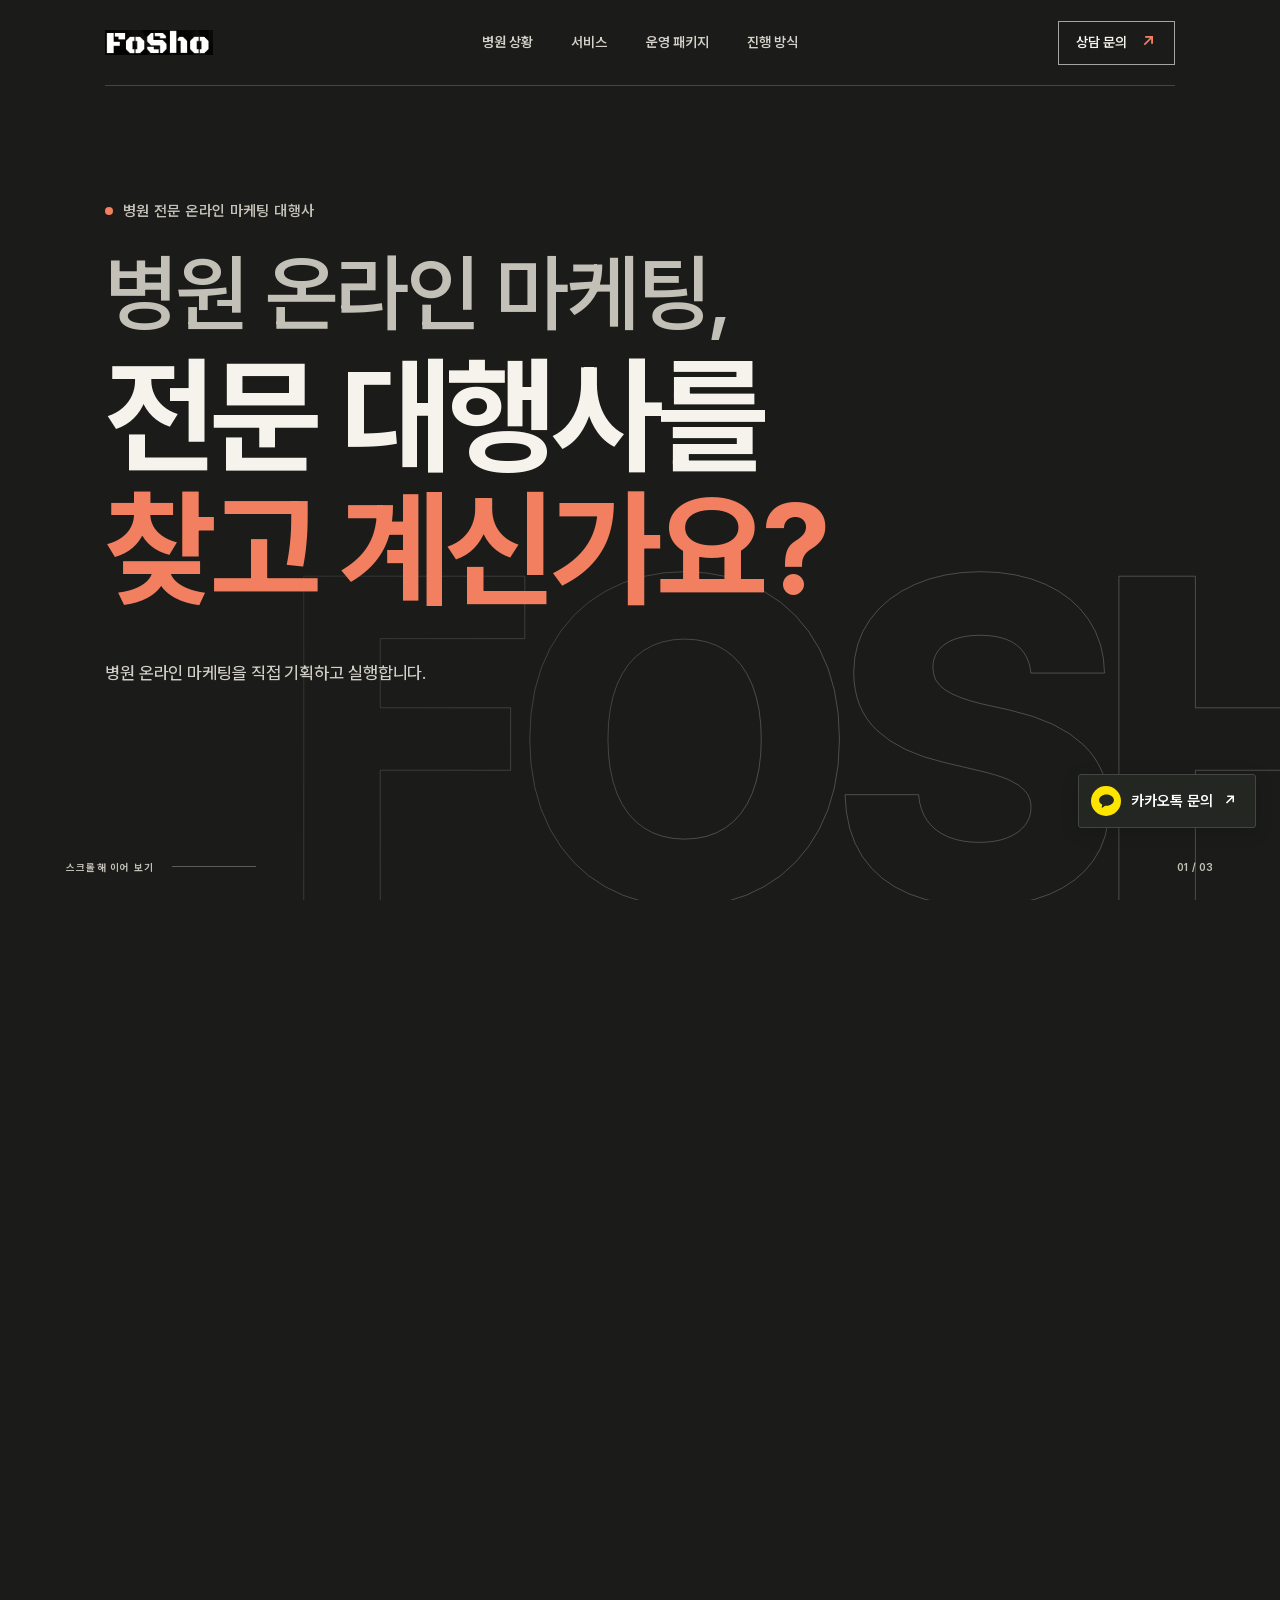
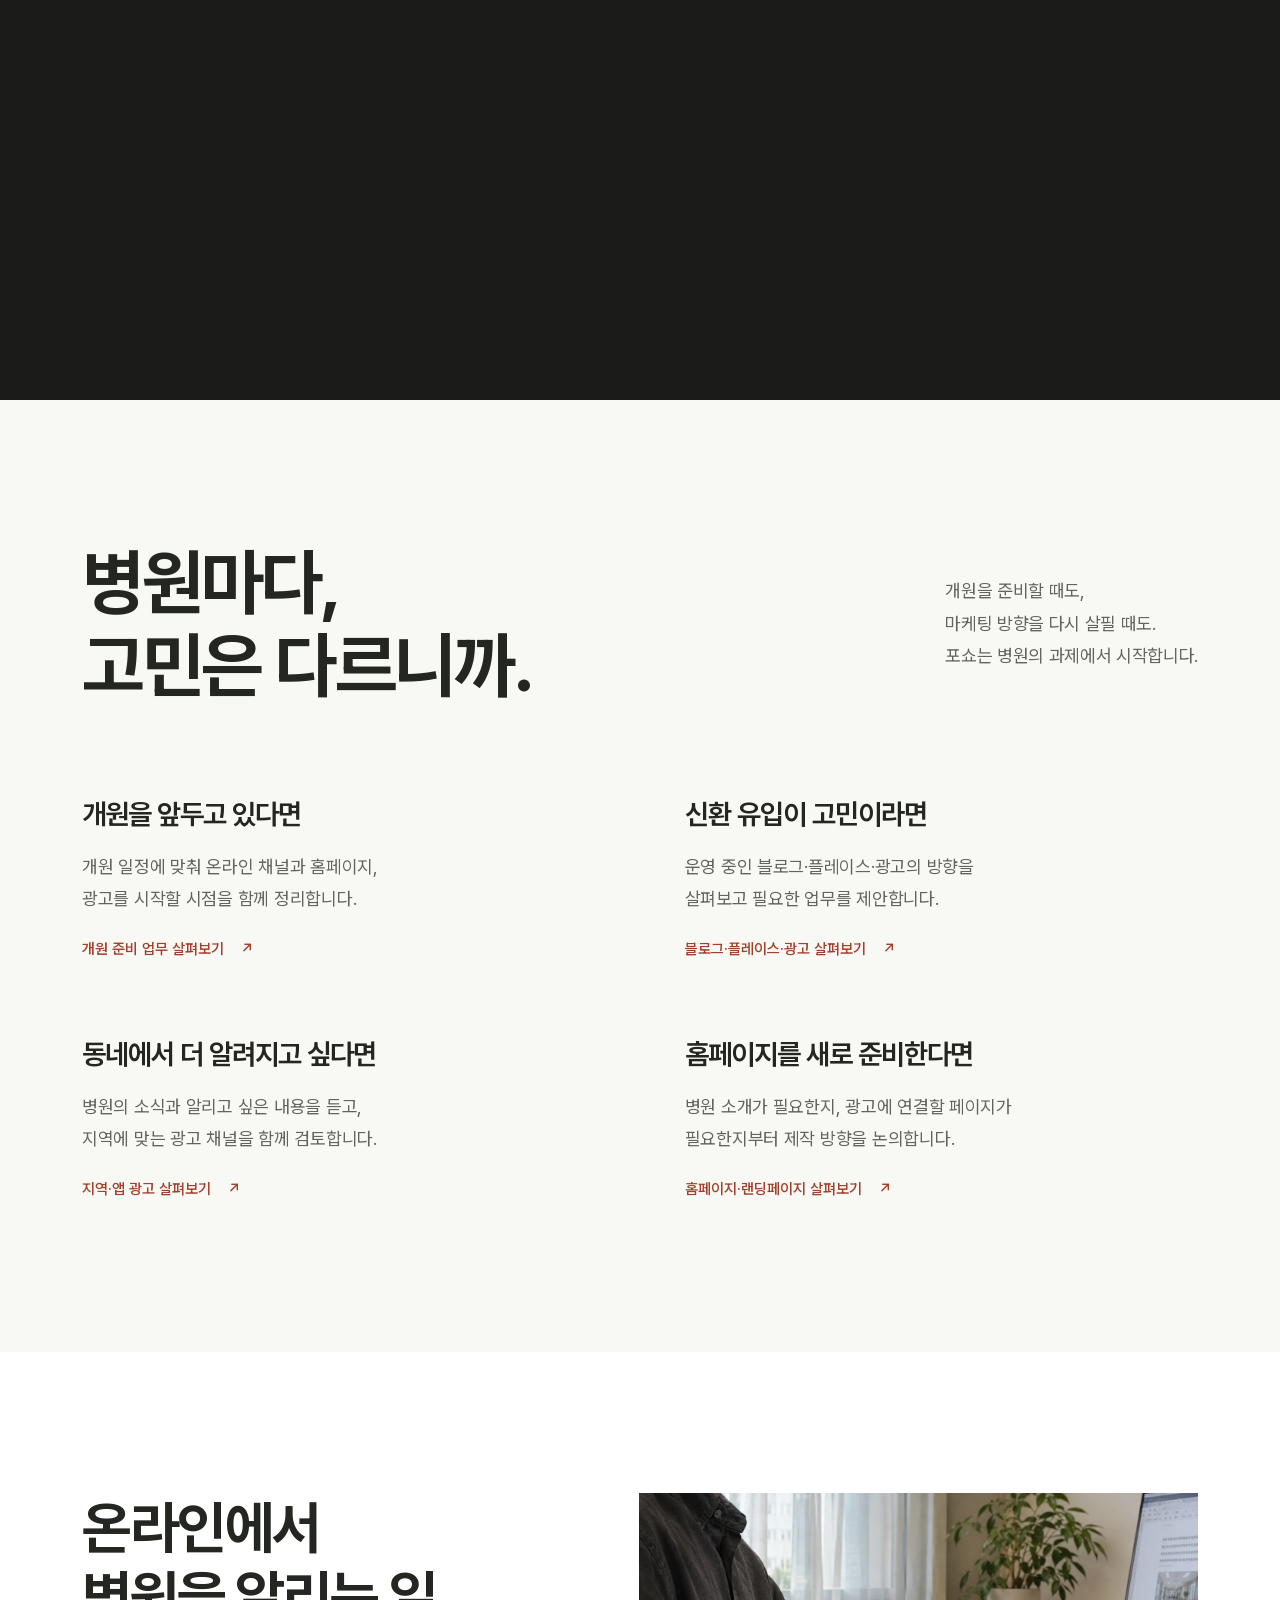
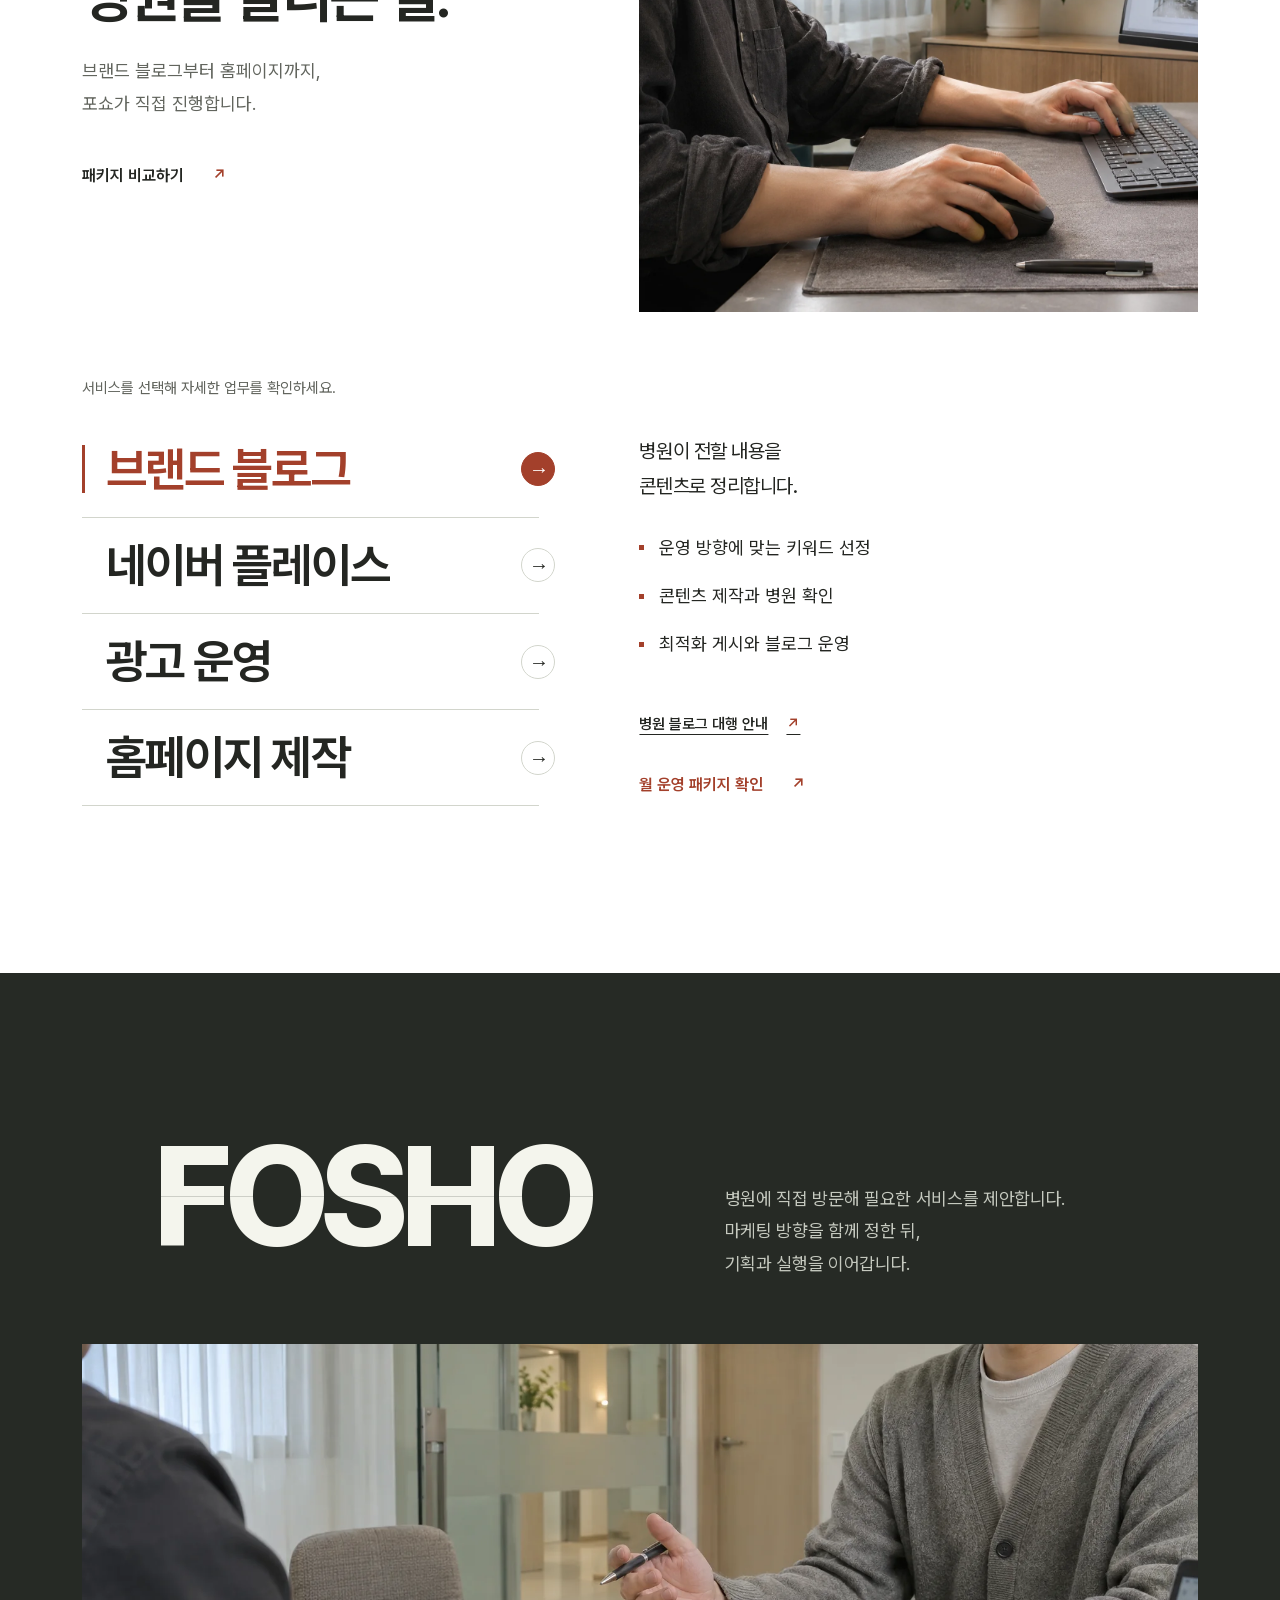
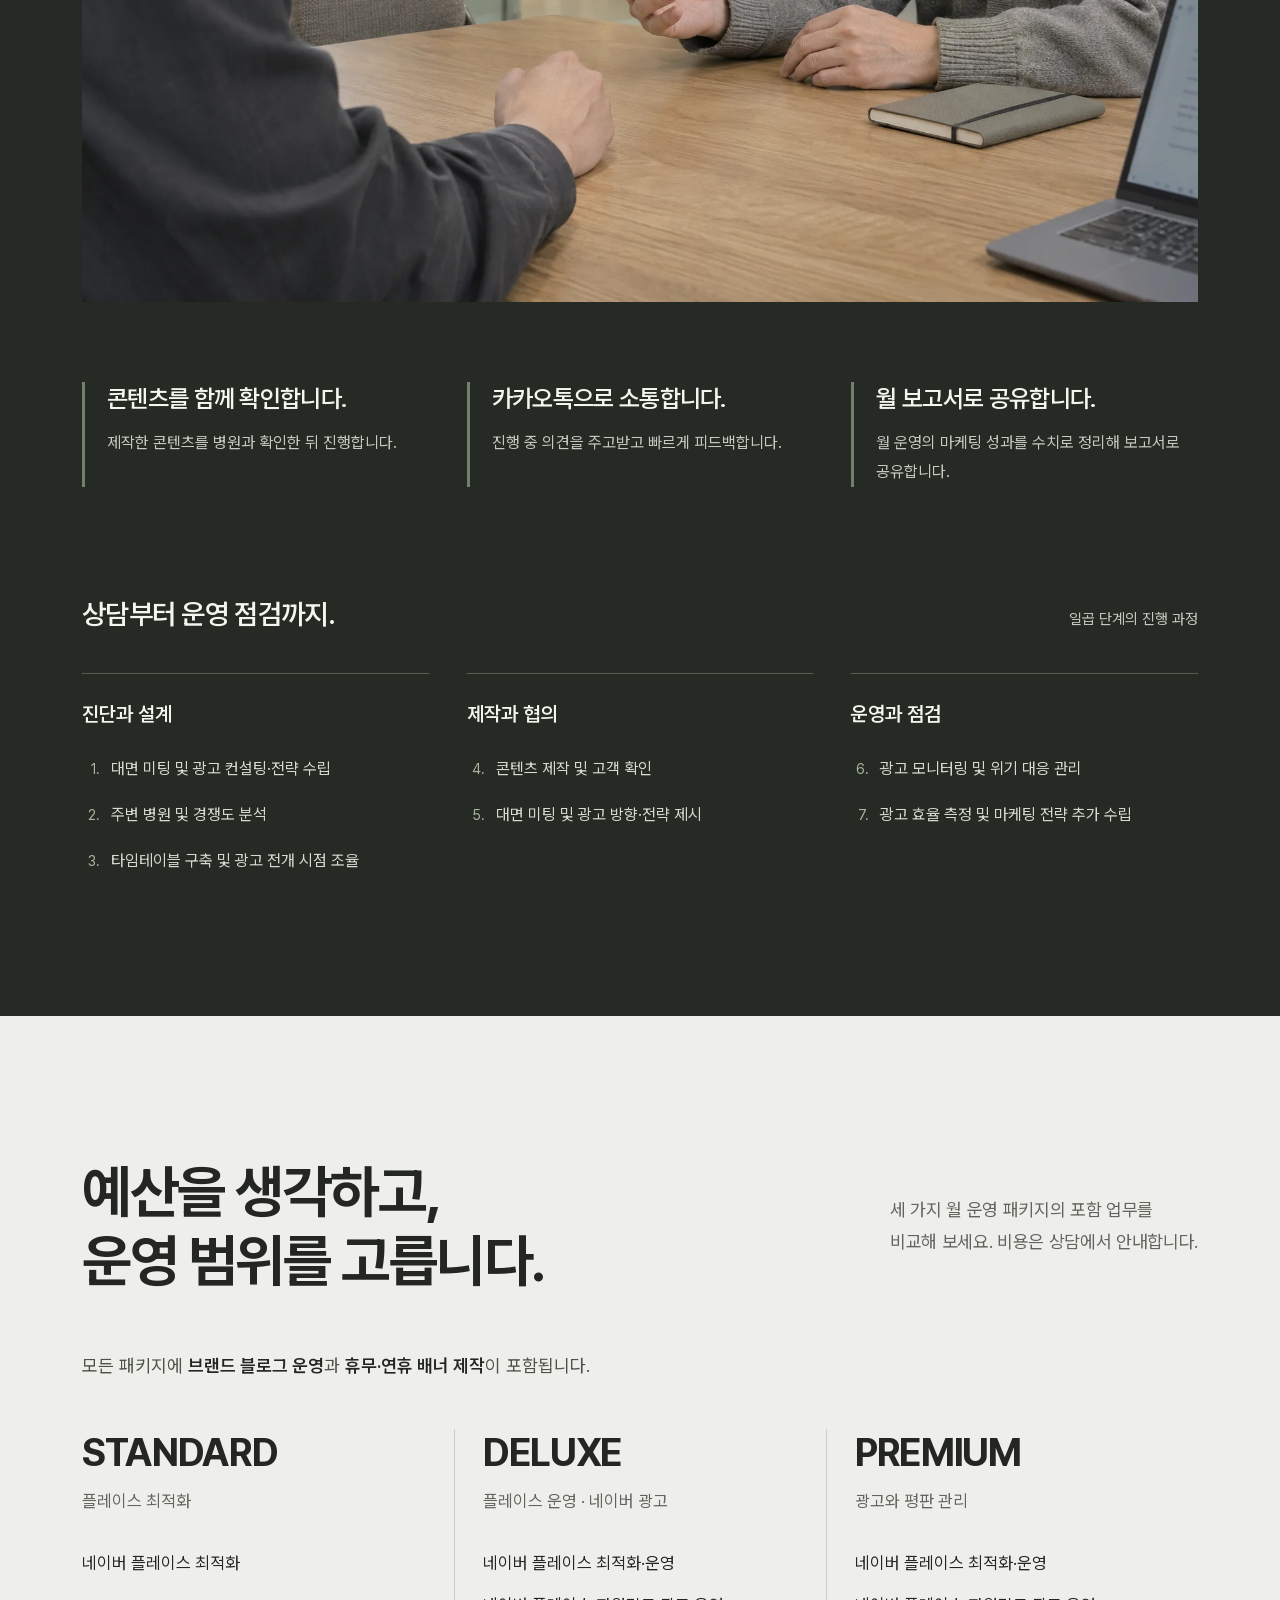
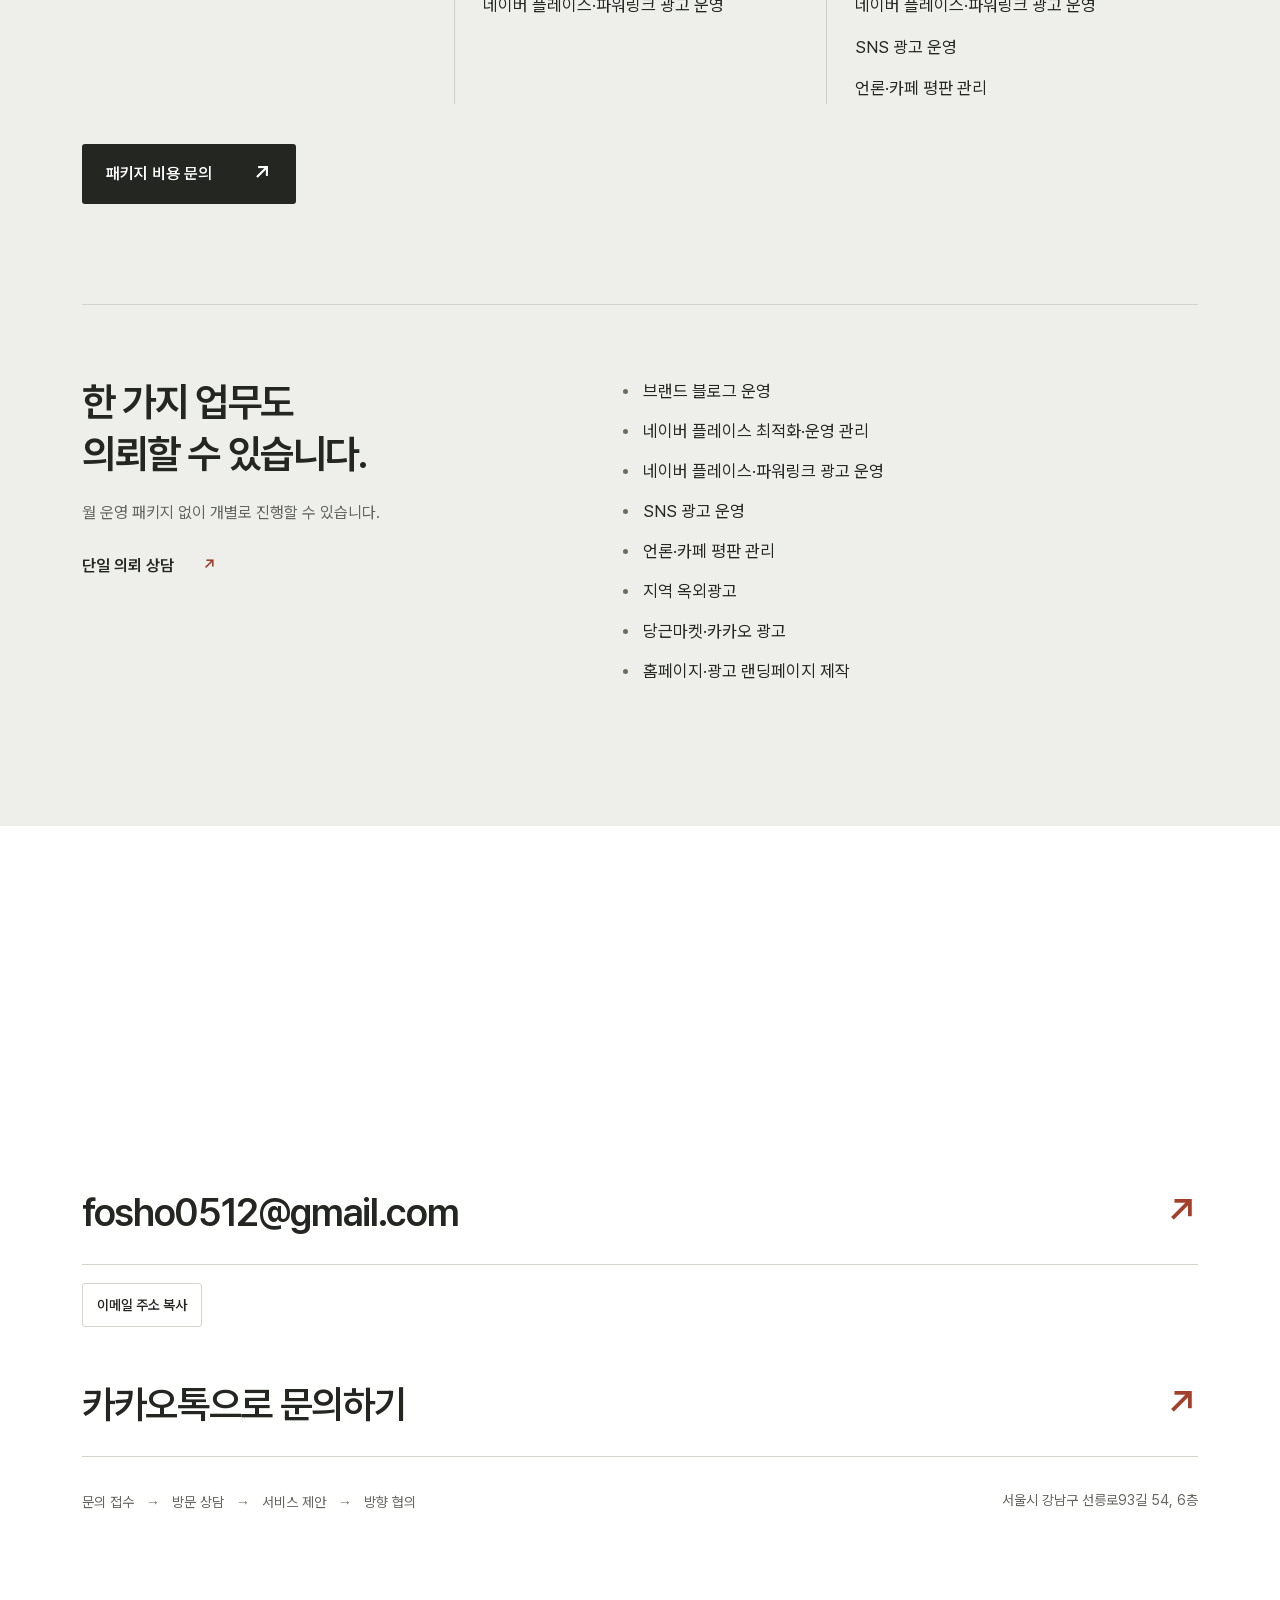
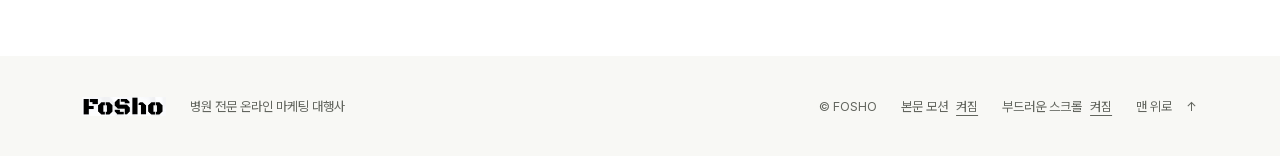
==== commit fc5fe3ee: "feat: add Kakao consultation links" ====
--- a/index.html
+++ b/index.html
@@ -9,15 +9,16 @@
   <meta name="robots" content="index, follow">
   <link rel="preload" href="assets/fonts/FoshoSiteSubset.woff2" as="font" type="font/woff2" crossorigin>
   <link rel="stylesheet" href="opening.css?v=v3-font-20261107-02">
-  <link rel="stylesheet" href="styles.css?v=v3-photo-motion-20261111-01">
+  <link rel="stylesheet" href="styles.css?v=v3-contact-20261112-03">
   <link rel="stylesheet" href="assets/vendor/lenis-1.3.27.css">
   <link rel="stylesheet" href="smooth-scroll.css?v=20261107-01">
   <script src="assets/vendor/gsap.min.js?v=3.15.0" defer></script>
   <script src="assets/vendor/ScrollTrigger.min.js?v=3.15.0" defer></script>
   <script src="story.js?v=v3-timing-20261031-02" defer></script>
-  <script src="page.js?v=v3-body-motion-20261111-01" defer></script>
+  <script src="page.js?v=v3-body-default-on-20261111-02" defer></script>
   <script src="assets/vendor/lenis-1.3.27.min.js" defer></script>
-  <script src="smooth-scroll.js?v=20261107-04" defer></script>
+  <script src="smooth-scroll.js?v=20261111-default-on-01" defer></script>
+  <script src="contact.js?v=20261112-01" defer></script>
   <link rel="shortcut icon" href="https://huynjuunn-glitch.github.io/fosho-homepage-site/favicon.ico" type="image/x-icon">
   <link rel="icon" href="https://huynjuunn-glitch.github.io/fosho-homepage-site/assets/favicon.svg" type="image/svg+xml">
   <link rel="apple-touch-icon" href="https://huynjuunn-glitch.github.io/fosho-homepage-site/assets/apple-touch-icon.png" sizes="180x180">
@@ -97,7 +98,7 @@
           <nav class="site-nav" aria-label="주요 메뉴">
             <a href="#situations">병원 상황</a><a href="#services">서비스</a><a href="#packages">운영 패키지</a><a href="#process">진행 방식</a>
           </nav>
-          <a class="header-cta" href="mailto:fosho0512@gmail.com?subject=포쇼%20마케팅%20상담%20문의">이메일 문의 <span aria-hidden="true">↗</span></a>
+          <a class="header-cta" href="#contact">상담 문의 <span aria-hidden="true">↗</span></a>
         </header>
         <div class="opening-content">
           <article class="story-frame story-frame--question" data-story-frame="1" aria-labelledby="hero-title">
@@ -282,13 +283,15 @@
 
     <section class="inquiry section-space" id="contact" aria-labelledby="contact-title">
       <div class="wrap">
-        <div class="inquiry-top" data-reveal><h2 id="contact-title">병원 마케팅,<br> 포쇼와 상의하세요.</h2><p>관심 있는 업무와 병원의 고민을 이메일로 남겨 주세요. 방문 상담에서 필요한 서비스와 마케팅 방향을 함께 논의합니다.</p></div>
+        <div class="inquiry-top" data-reveal><h2 id="contact-title">병원 마케팅,<br> 포쇼와 상의하세요.</h2><p>관심 있는 업무와 병원의 고민을 편한 방법으로 남겨 주세요. 방문 상담에서 필요한 서비스와 마케팅 방향을 함께 논의합니다.</p></div>
         <a class="inquiry-email" href="mailto:fosho0512@gmail.com?subject=포쇼%20마케팅%20상담%20문의&amp;body=관심%20있는%20업무%3A%0A궁금한%20점%3A" data-reveal><span>fosho0512@gmail.com</span><span class="email-arrow" aria-hidden="true">↗</span></a>
         <div class="inquiry-tools"><button class="copy-email" type="button" data-copy-email aria-describedby="email-copy-status">이메일 주소 복사</button><p class="copy-status" id="email-copy-status" role="status"></p></div>
-        <div class="inquiry-bottom"><ol class="inquiry-flow" aria-label="상담 순서"><li>이메일 문의</li><li>방문 상담</li><li>서비스 제안</li><li>방향 협의</li></ol><address>서울시 강남구 선릉로93길 54, 6층</address></div>
+        <a class="inquiry-kakao" href="https://open.kakao.com/o/gVjHzVJi" target="_blank" rel="noopener noreferrer"><span>카카오톡으로 문의하기</span><span class="email-arrow" aria-hidden="true">↗</span><span class="visually-hidden"> (새 창)</span></a>
+        <div class="inquiry-bottom"><ol class="inquiry-flow" aria-label="상담 순서"><li>문의 접수</li><li>방문 상담</li><li>서비스 제안</li><li>방향 협의</li></ol><address>서울시 강남구 선릉로93길 54, 6층</address></div>
       </div>
     </section>
   </main>
+  <a class="kakao-float" href="https://open.kakao.com/o/gVjHzVJi" target="_blank" rel="noopener noreferrer" data-kakao-float><span class="kakao-mark" aria-hidden="true"><svg viewBox="0 0 24 24" focusable="false"><path d="M12 3c-5.2 0-9.4 3.2-9.4 7.2 0 2.5 1.6 4.7 4.1 6l-.8 3.1c-.1.5.4.8.8.5l3.6-2.4c.6.1 1.1.1 1.7.1 5.2 0 9.4-3.2 9.4-7.3S17.2 3 12 3Z"/></svg></span><span>카카오톡 문의</span><span aria-hidden="true">↗</span><span class="visually-hidden"> (새 창)</span></a>
   <footer class="footer"><div class="wrap footer-inner"><a class="brand" href="#top" aria-label="포쇼 처음으로"><img src="assets/fosho-wordmark.png" width="92" height="30" alt="포쇼"></a><p>병원 전문 온라인 마케팅 대행사</p><span>© FOSHO</span><button class="smooth-scroll-toggle" type="button" data-body-motion-toggle aria-pressed="false" hidden>본문 모션 <span data-body-motion-status>줄임</span></button><button class="smooth-scroll-toggle" type="button" data-smooth-toggle aria-pressed="false" hidden>부드러운 스크롤 <span data-smooth-status>꺼짐</span></button><a href="#top">맨 위로 <span aria-hidden="true">↑</span></a></div></footer>
 </body>
 </html>
--- a/styles.css
+++ b/styles.css
@@ -97,11 +97,25 @@
 .inquiry-top { display: grid; grid-template-columns: 1.1fr .9fr; gap: 60px; align-items: end; }
 .inquiry-top h2 { font-size: clamp(36px,4.25vw,60px); line-height: 1.25; font-weight: 650; letter-spacing: -.04em; }
 .inquiry-top p { max-width: 340px; justify-self: end; font-size: 17px; line-height: 1.85; color: var(--text-secondary); }
-.inquiry-email { display: flex; width: 100%; align-items: center; justify-content: space-between; gap: 24px; min-height: 112px; margin-top: 66px; padding-block: 10px 22px; color: var(--body-accent); text-decoration: none; border-bottom: 2px solid currentColor; font-size: clamp(32px,5.6vw,78px); font-weight: 580; letter-spacing: -.045em; line-height: 1.2; }
+.inquiry-email, .inquiry-kakao { display: flex; width: 100%; align-items: center; justify-content: space-between; gap: 24px; min-height: 96px; padding-block: 12px 20px; border-bottom: 1px solid var(--body-rule); color: var(--text); font-size: clamp(25px,3vw,40px); font-weight: 580; letter-spacing: -.035em; line-height: 1.3; text-decoration: none; }
+.inquiry-email { margin-top: 66px; }
 .inquiry-email > span:first-child { min-width: 0; }
 .email-arrow { flex: none; transition: transform .25s ease; }
 .inquiry-email:hover .email-arrow { transform: translate(5px,-5px); }
 .inquiry-tools { display: flex; flex-wrap: wrap; align-items: center; gap: 8px 20px; margin-top: 18px; }
+.inquiry-kakao { margin-top: 34px; }
+.inquiry-email .email-arrow, .inquiry-kakao .email-arrow { color: var(--body-accent); }
+.inquiry-kakao:hover .email-arrow { transform: translate(5px,-5px); }
+.visually-hidden { position: absolute; width: 1px; height: 1px; padding: 0; margin: -1px; overflow: hidden; clip: rect(0, 0, 0, 0); white-space: nowrap; border: 0; }
+.kakao-float { position: fixed; right: max(24px, env(safe-area-inset-right)); bottom: max(72px, env(safe-area-inset-bottom)); z-index: 30; display: inline-flex; align-items: center; gap: 10px; min-height: 54px; padding: 9px 18px 9px 12px; border: 1px solid #444741; border-radius: 3px; background: #242622; color: #fff; box-shadow: 0 4px 18px rgba(0,0,0,.15); font-size: 15px; font-weight: 600; line-height: 1; text-decoration: none; transition: opacity .22s ease, visibility .22s ease, background-color .22s ease; }
+.kakao-float:hover { background: #383b35; }
+.kakao-float.is-contact-visible:not(:focus) { opacity: 0; visibility: hidden; pointer-events: none; }
+@media (prefers-reduced-motion: no-preference) {
+  .kakao-float { animation: kakao-enter .5s ease-out; }
+  @keyframes kakao-enter { from { opacity: 0; transform: translateY(8px); } to { opacity: 1; transform: translateY(0); } }
+}
+.kakao-mark { width: 30px; height: 30px; display: grid; place-items: center; flex: none; border-radius: 50%; background: #fee500; }
+.kakao-mark svg { width: 19px; height: 19px; fill: #242622; }
 .copy-email { display: inline-flex; align-items: center; min-height: 44px; padding: 8px 14px; border: 1px solid var(--body-rule); border-radius: 3px; background: transparent; color: var(--text); cursor: pointer; font-size: 14px; font-weight: 550; }
 .copy-email:hover { border-color: var(--text-secondary); background: var(--surface); }
 .copy-status { min-height: 1.6em; font-size: 14px; color: var(--text-secondary); line-height: 1.6; }
@@ -182,7 +196,11 @@
   .individual-list li { font-size: 15px; }
   .inquiry-top h2 { font-size: clamp(30px,8vw,44px); }
   .inquiry-top p { font-size: 16px; }
-  .inquiry-email { font-size: clamp(22px,6.7vw,42px); min-height: 70px; margin-top: 40px; padding-bottom: 18px; gap: 12px; letter-spacing: -.04em; }
+  .inquiry-email, .inquiry-kakao { min-height: 78px; padding-bottom: 18px; gap: 12px; font-size: clamp(21px,6.2vw,30px); letter-spacing: -.04em; }
+  .inquiry-email { margin-top: 40px; }
+  .inquiry-kakao { margin-top: 28px; }
+  .kakao-float { right: max(16px, env(safe-area-inset-right)); bottom: max(64px, env(safe-area-inset-bottom)); min-height: 48px; padding: 8px 14px 8px 10px; font-size: 14px; }
+  .kakao-mark { width: 28px; height: 28px; }
   .email-arrow { font-size: 30px; }
   .inquiry-bottom { margin-top: 24px; font-size: 13px; }
   .footer-inner { flex-wrap: wrap; gap: 10px 18px; font-size: 12px; }
@@ -194,7 +212,6 @@
   :root { --body-gutter: 20px; }
   .concerns h3 { font-size: 21px; }
   .scope-item h3, .service-tab { font-size: 29px; }
-  .inquiry-email { font-size: 21px; }
 }
 @media (prefers-reduced-motion:reduce) {
   .button, .text-link span, .email-arrow { transition: none; }
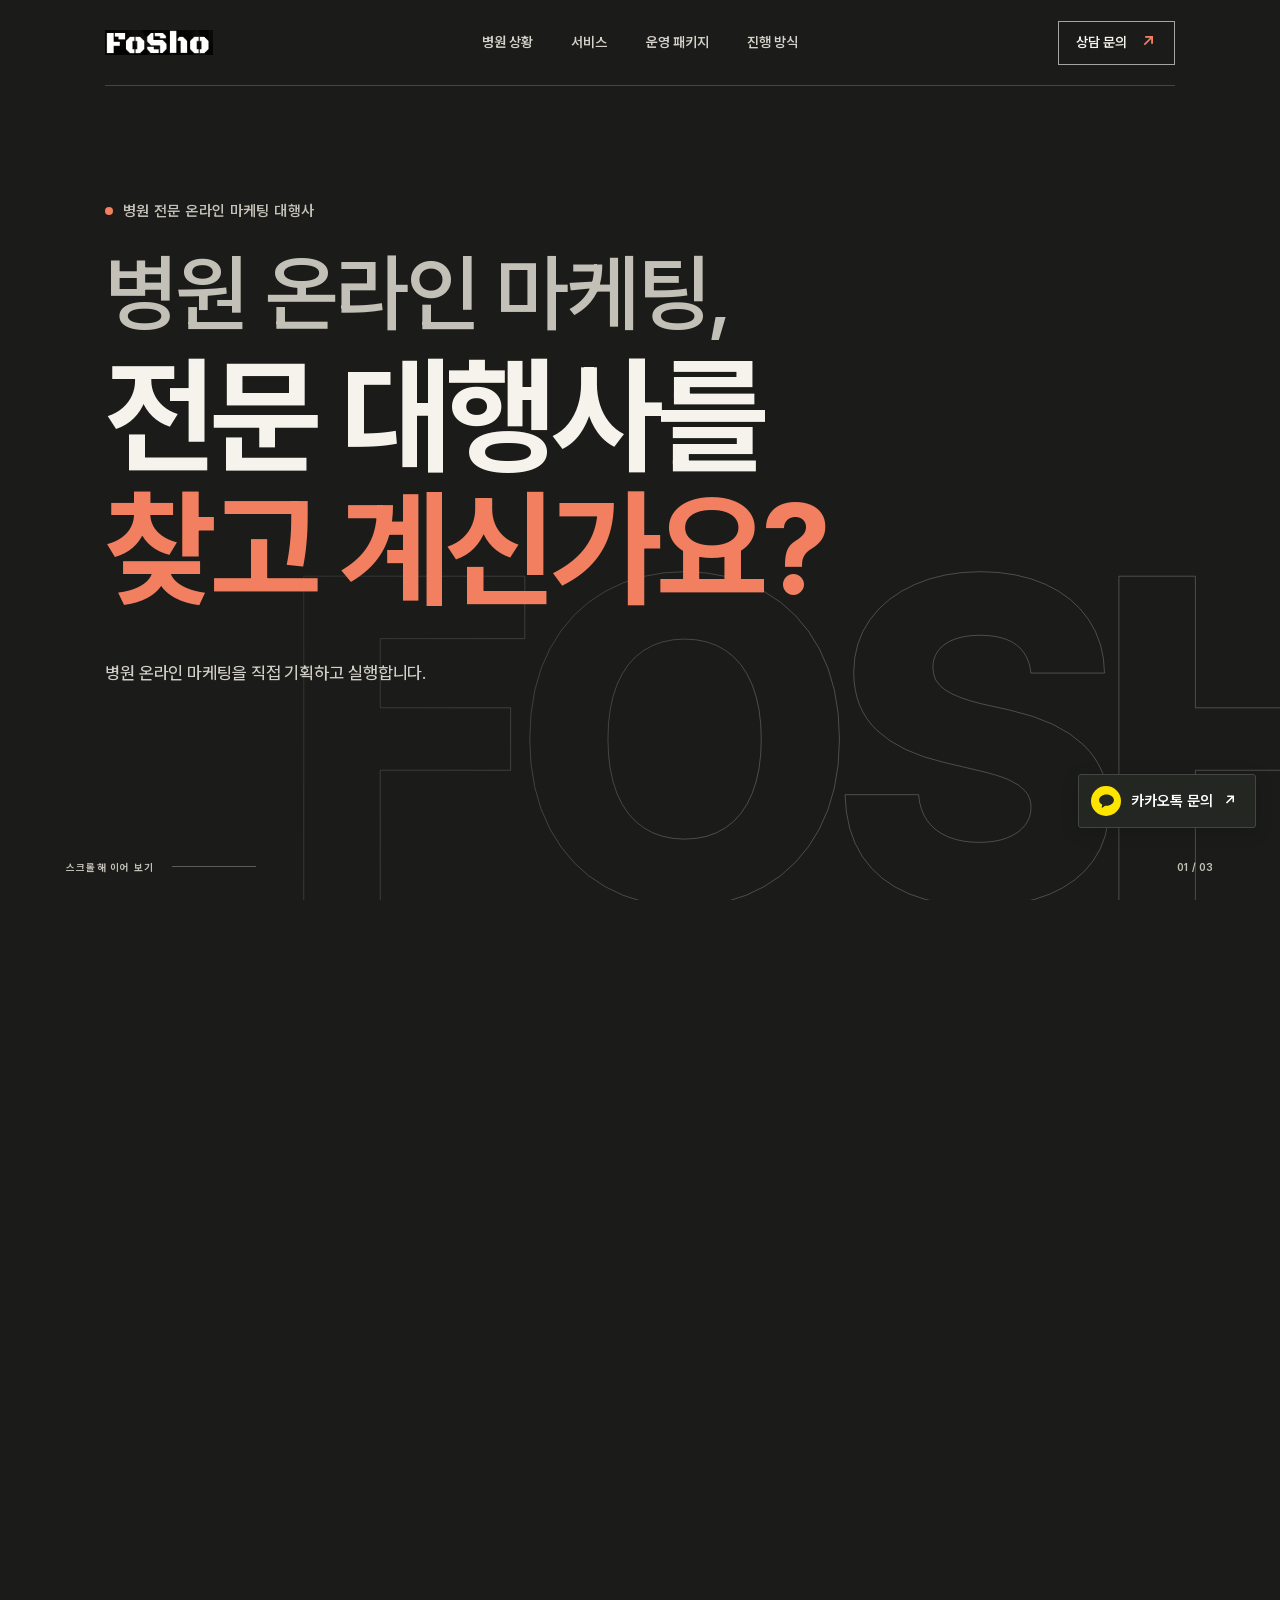
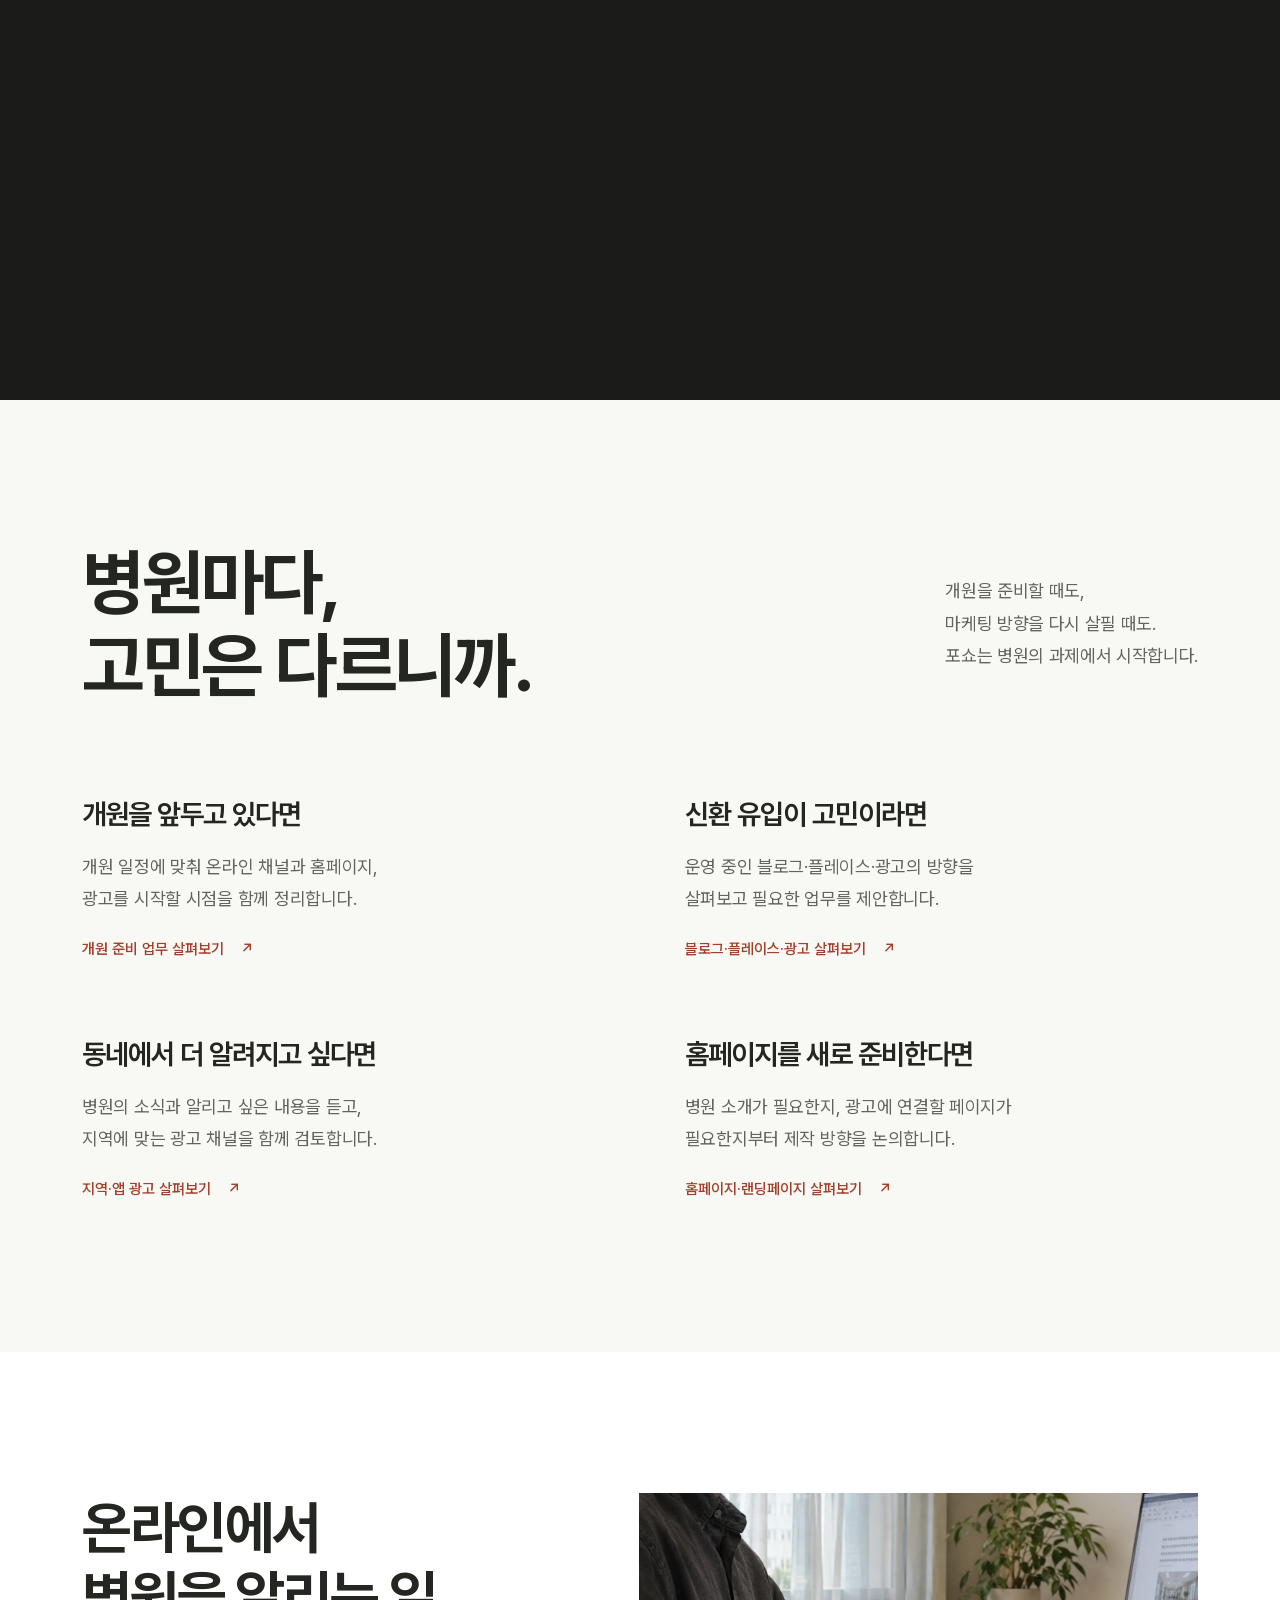
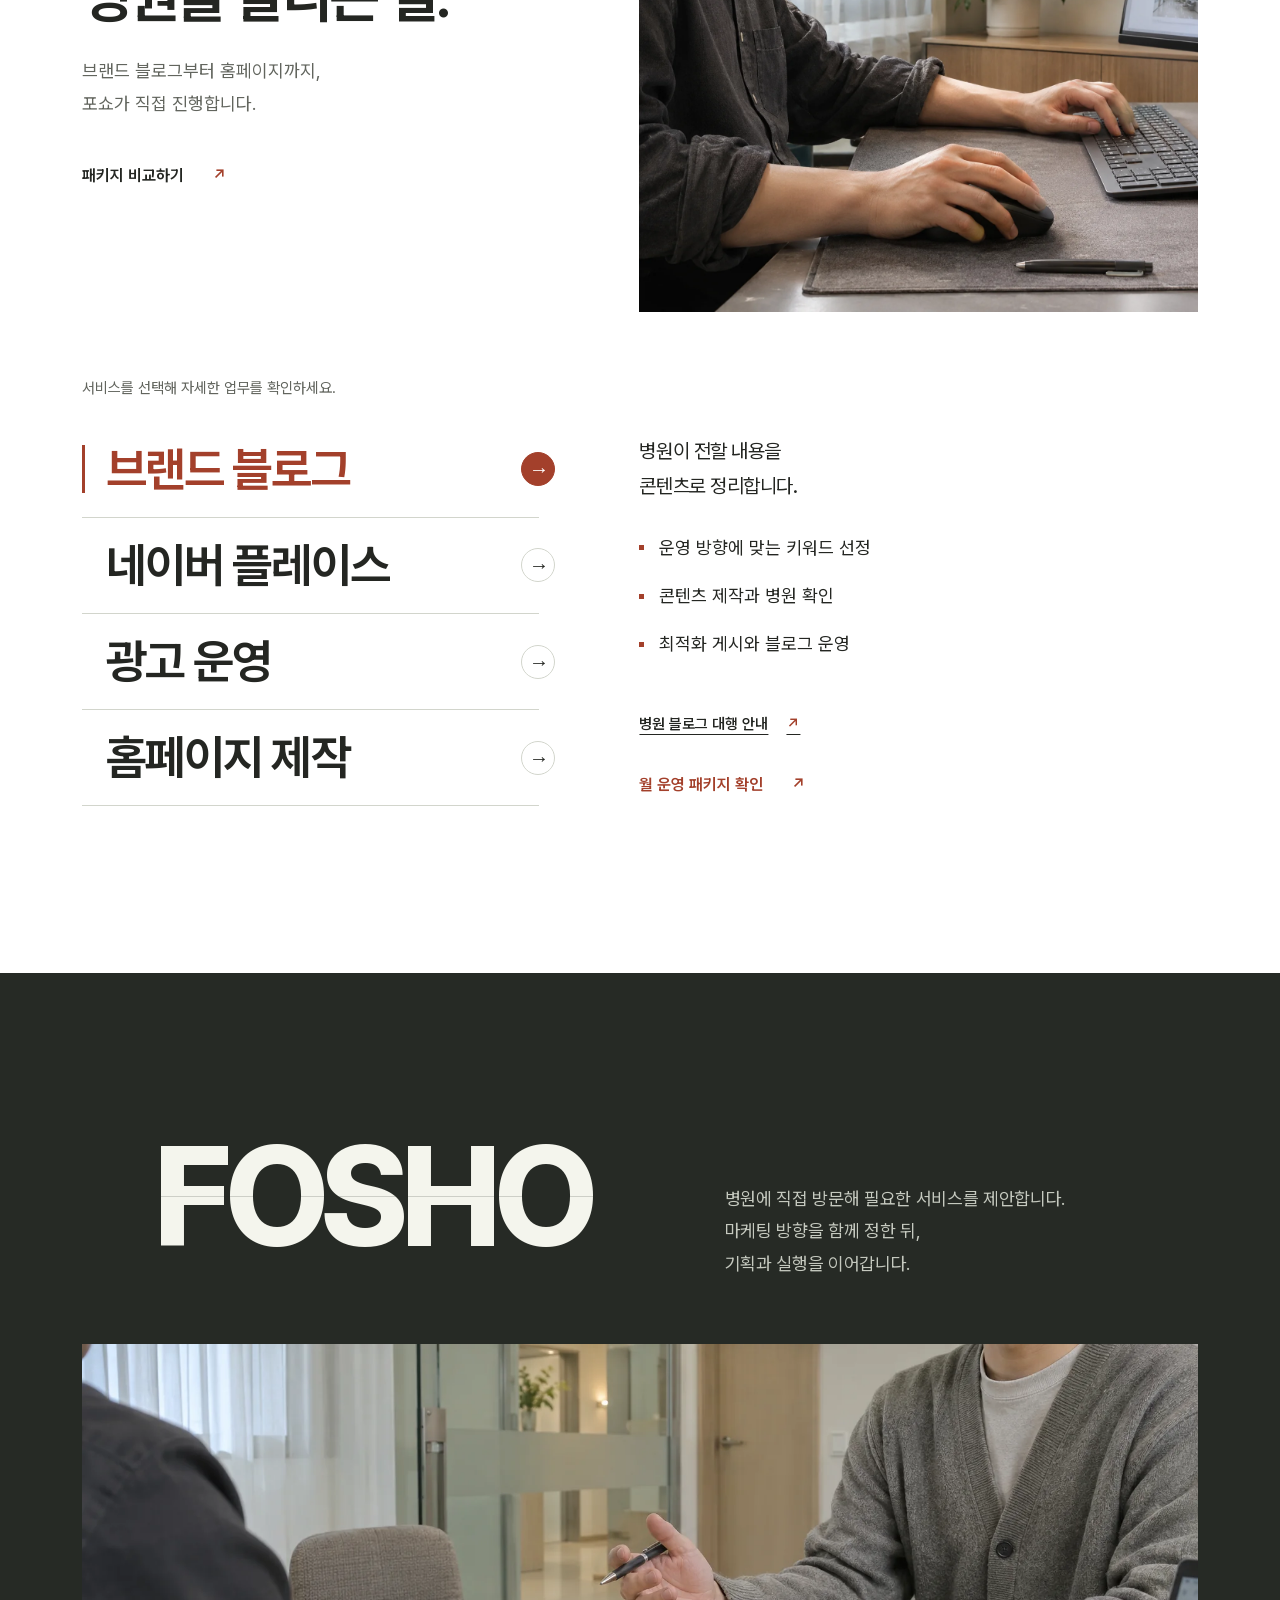
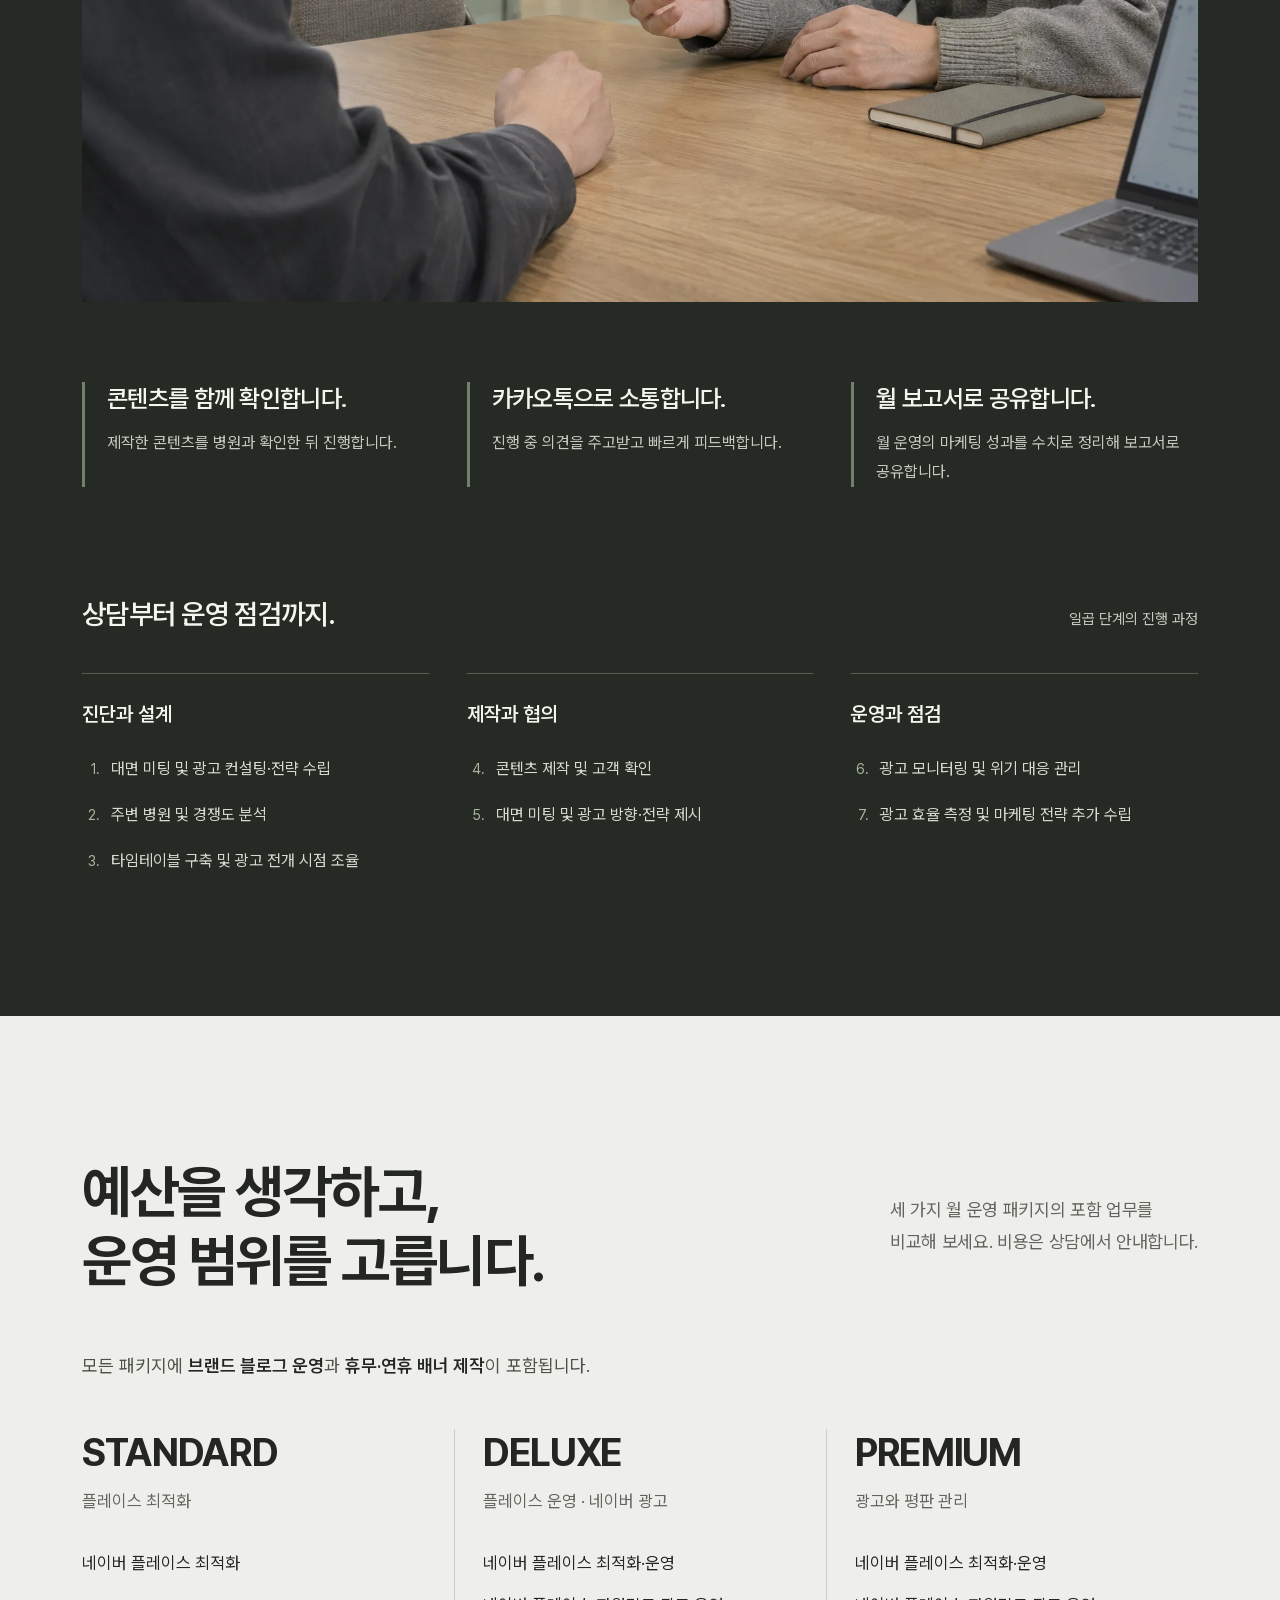
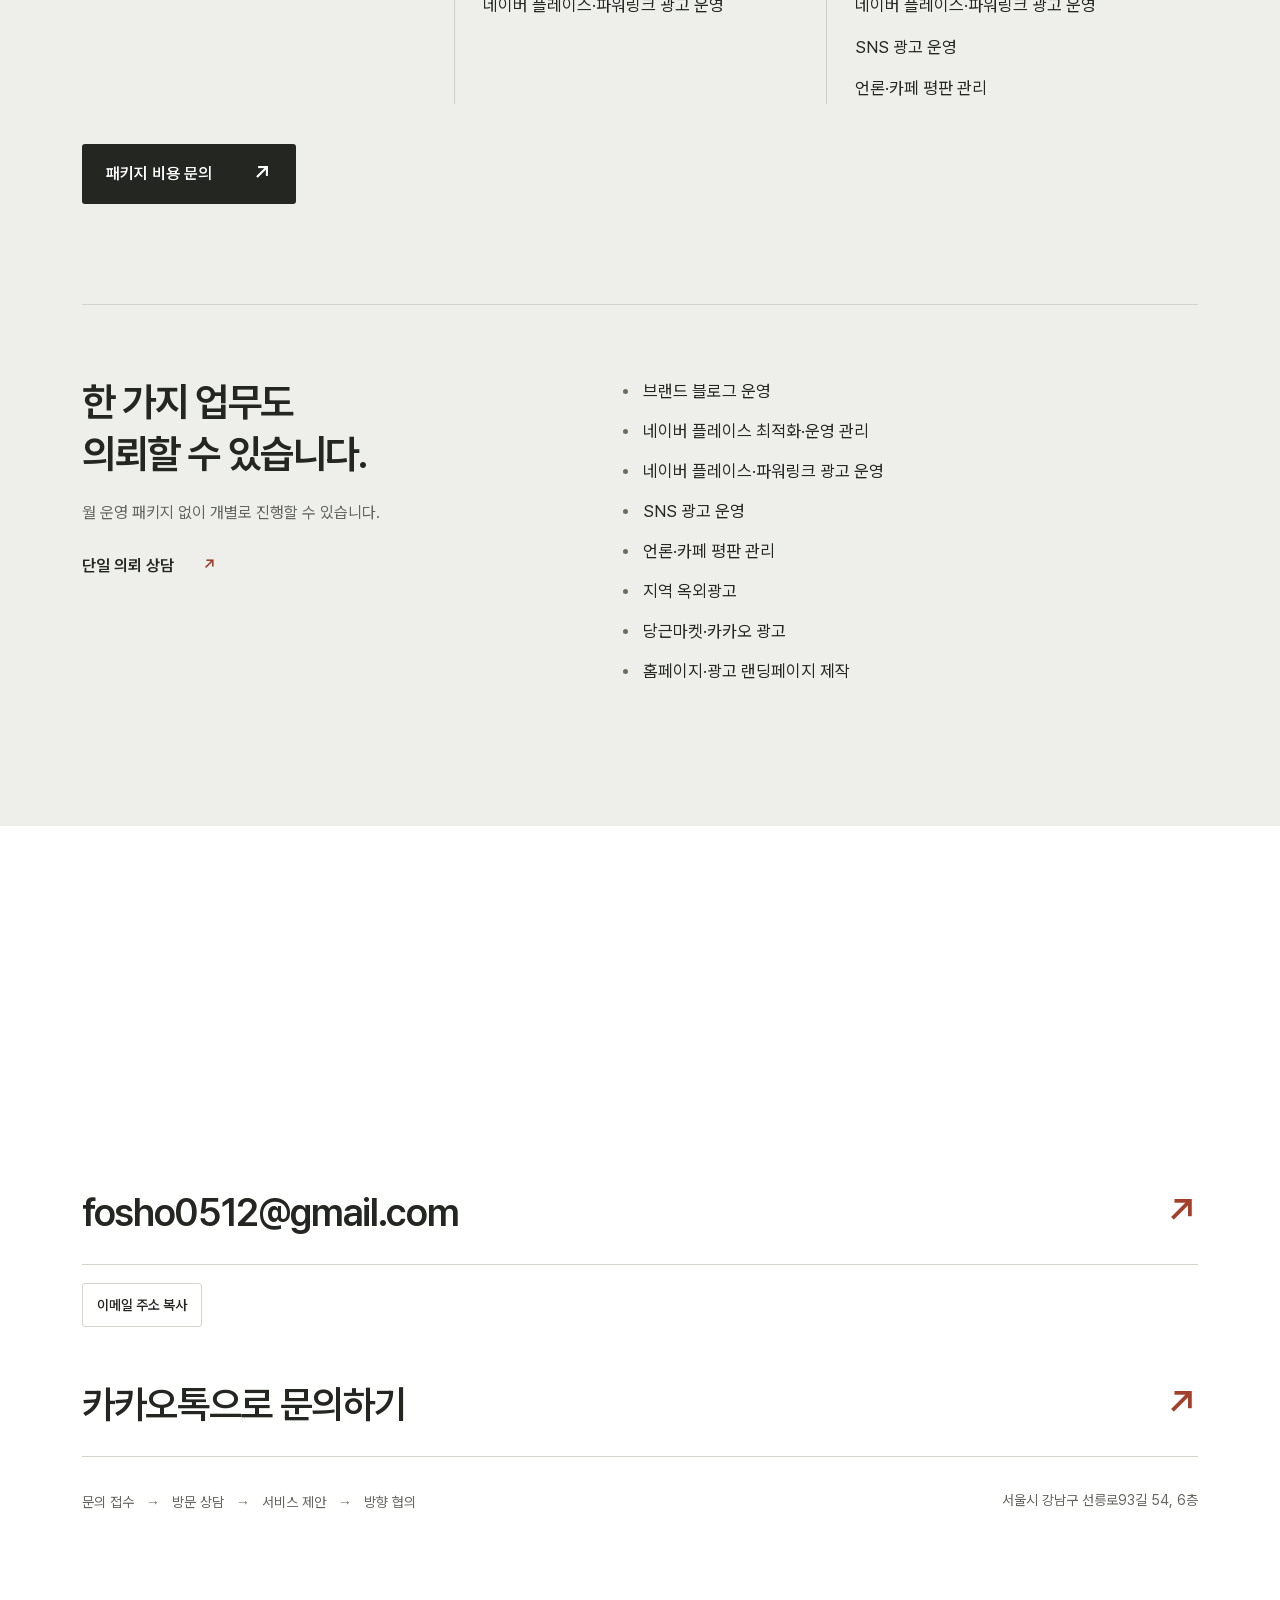
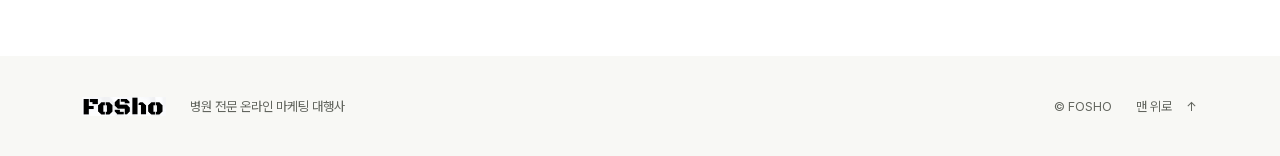
==== commit 5fb02081: "Remove motion controls while keeping effects enabled" ====
--- a/index.html
+++ b/index.html
@@ -15,29 +15,29 @@
   <script src="assets/vendor/gsap.min.js?v=3.15.0" defer></script>
   <script src="assets/vendor/ScrollTrigger.min.js?v=3.15.0" defer></script>
   <script src="story.js?v=v3-timing-20261031-02" defer></script>
-  <script src="page.js?v=v3-body-default-on-20261111-02" defer></script>
+  <script src="page.js?v=v3-body-on-20261113-01" defer></script>
   <script src="assets/vendor/lenis-1.3.27.min.js" defer></script>
-  <script src="smooth-scroll.js?v=20261111-default-on-01" defer></script>
+  <script src="smooth-scroll.js?v=20261113-on-01" defer></script>
   <script src="contact.js?v=20261112-01" defer></script>
-  <link rel="shortcut icon" href="https://huynjuunn-glitch.github.io/fosho-homepage-site/favicon.ico" type="image/x-icon">
-  <link rel="icon" href="https://huynjuunn-glitch.github.io/fosho-homepage-site/assets/favicon.svg" type="image/svg+xml">
-  <link rel="apple-touch-icon" href="https://huynjuunn-glitch.github.io/fosho-homepage-site/assets/apple-touch-icon.png" sizes="180x180">
+  <link rel="shortcut icon" href="https://fosho.co.kr/favicon.ico" type="image/x-icon">
+  <link rel="icon" href="https://fosho.co.kr/assets/favicon.svg" type="image/svg+xml">
+  <link rel="apple-touch-icon" href="https://fosho.co.kr/assets/apple-touch-icon.png" sizes="180x180">
 <!-- Fosho SEO metadata -->
-  <link rel="canonical" href="https://huynjuunn-glitch.github.io/fosho-homepage-site/">
+  <link rel="canonical" href="https://fosho.co.kr/">
   <meta property="og:type" content="website">
   <meta property="og:locale" content="ko_KR">
   <meta property="og:site_name" content="포쇼">
   <meta property="og:title" content="포쇼 | 병원 마케팅 대행사·블로그·홈페이지 제작">
   <meta property="og:description" content="병원 블로그, 네이버 플레이스, 광고 운영과 홈페이지 제작을 직접 진행하는 포쇼입니다. 방문 상담으로 방향을 협의하고 빠르게 피드백합니다.">
-  <meta property="og:url" content="https://huynjuunn-glitch.github.io/fosho-homepage-site/">
-  <meta property="og:image" content="https://huynjuunn-glitch.github.io/fosho-homepage-site/assets/fosho-share.png">
+  <meta property="og:url" content="https://fosho.co.kr/">
+  <meta property="og:image" content="https://fosho.co.kr/assets/fosho-share.png">
   <meta property="og:image:width" content="1200">
   <meta property="og:image:height" content="630">
   <meta property="og:image:alt" content="포쇼 — 병원 전문 온라인 마케팅 대행사">
   <meta name="twitter:card" content="summary_large_image">
   <meta name="twitter:title" content="포쇼 | 병원 마케팅 대행사·블로그·홈페이지 제작">
   <meta name="twitter:description" content="병원 블로그, 네이버 플레이스, 광고 운영과 홈페이지 제작을 직접 진행하는 포쇼입니다. 방문 상담으로 방향을 협의하고 빠르게 피드백합니다.">
-  <meta name="twitter:image" content="https://huynjuunn-glitch.github.io/fosho-homepage-site/assets/fosho-share.png">
+  <meta name="twitter:image" content="https://fosho.co.kr/assets/fosho-share.png">
   <meta name="twitter:image:alt" content="포쇼 — 병원 전문 온라인 마케팅 대행사">
   <script type="application/ld+json">
 {
@@ -45,12 +45,12 @@
   "@graph": [
     {
       "@type": "Organization",
-      "@id": "https://huynjuunn-glitch.github.io/fosho-homepage-site/#organization",
+      "@id": "https://fosho.co.kr/#organization",
       "name": "포쇼",
       "alternateName": "Fosho",
-      "url": "https://huynjuunn-glitch.github.io/fosho-homepage-site/",
+      "url": "https://fosho.co.kr/",
       "email": "fosho0512@gmail.com",
-      "logo": "https://huynjuunn-glitch.github.io/fosho-homepage-site/assets/fosho-wordmark.png",
+      "logo": "https://fosho.co.kr/assets/fosho-wordmark.png",
       "address": {
         "@type": "PostalAddress",
         "streetAddress": "선릉로93길 54, 6층",
@@ -61,24 +61,24 @@
     },
     {
       "@type": "WebSite",
-      "@id": "https://huynjuunn-glitch.github.io/fosho-homepage-site/#website",
-      "url": "https://huynjuunn-glitch.github.io/fosho-homepage-site/",
+      "@id": "https://fosho.co.kr/#website",
+      "url": "https://fosho.co.kr/",
       "name": "포쇼",
       "alternateName": "Fosho",
       "inLanguage": "ko-KR",
       "publisher": {
-        "@id": "https://huynjuunn-glitch.github.io/fosho-homepage-site/#organization"
+        "@id": "https://fosho.co.kr/#organization"
       }
     },
     {
       "@type": "WebPage",
-      "@id": "https://huynjuunn-glitch.github.io/fosho-homepage-site/#webpage",
-      "url": "https://huynjuunn-glitch.github.io/fosho-homepage-site/",
+      "@id": "https://fosho.co.kr/#webpage",
+      "url": "https://fosho.co.kr/",
       "name": "포쇼 | 병원 마케팅 대행사·블로그·홈페이지 제작",
       "description": "병원 블로그, 네이버 플레이스, 광고 운영과 홈페이지 제작을 직접 진행하는 포쇼입니다. 방문 상담으로 방향을 협의하고 빠르게 피드백합니다.",
       "inLanguage": "ko-KR",
       "isPartOf": {
-        "@id": "https://huynjuunn-glitch.github.io/fosho-homepage-site/#website"
+        "@id": "https://fosho.co.kr/#website"
       }
     }
   ]
@@ -292,6 +292,6 @@
     </section>
   </main>
   <a class="kakao-float" href="https://open.kakao.com/o/gVjHzVJi" target="_blank" rel="noopener noreferrer" data-kakao-float><span class="kakao-mark" aria-hidden="true"><svg viewBox="0 0 24 24" focusable="false"><path d="M12 3c-5.2 0-9.4 3.2-9.4 7.2 0 2.5 1.6 4.7 4.1 6l-.8 3.1c-.1.5.4.8.8.5l3.6-2.4c.6.1 1.1.1 1.7.1 5.2 0 9.4-3.2 9.4-7.3S17.2 3 12 3Z"/></svg></span><span>카카오톡 문의</span><span aria-hidden="true">↗</span><span class="visually-hidden"> (새 창)</span></a>
-  <footer class="footer"><div class="wrap footer-inner"><a class="brand" href="#top" aria-label="포쇼 처음으로"><img src="assets/fosho-wordmark.png" width="92" height="30" alt="포쇼"></a><p>병원 전문 온라인 마케팅 대행사</p><span>© FOSHO</span><button class="smooth-scroll-toggle" type="button" data-body-motion-toggle aria-pressed="false" hidden>본문 모션 <span data-body-motion-status>줄임</span></button><button class="smooth-scroll-toggle" type="button" data-smooth-toggle aria-pressed="false" hidden>부드러운 스크롤 <span data-smooth-status>꺼짐</span></button><a href="#top">맨 위로 <span aria-hidden="true">↑</span></a></div></footer>
+  <footer class="footer"><div class="wrap footer-inner"><a class="brand" href="#top" aria-label="포쇼 처음으로"><img src="assets/fosho-wordmark.png" width="92" height="30" alt="포쇼"></a><p>병원 전문 온라인 마케팅 대행사</p><span>© FOSHO</span><a href="#top">맨 위로 <span aria-hidden="true">↑</span></a></div></footer>
 </body>
 </html>
